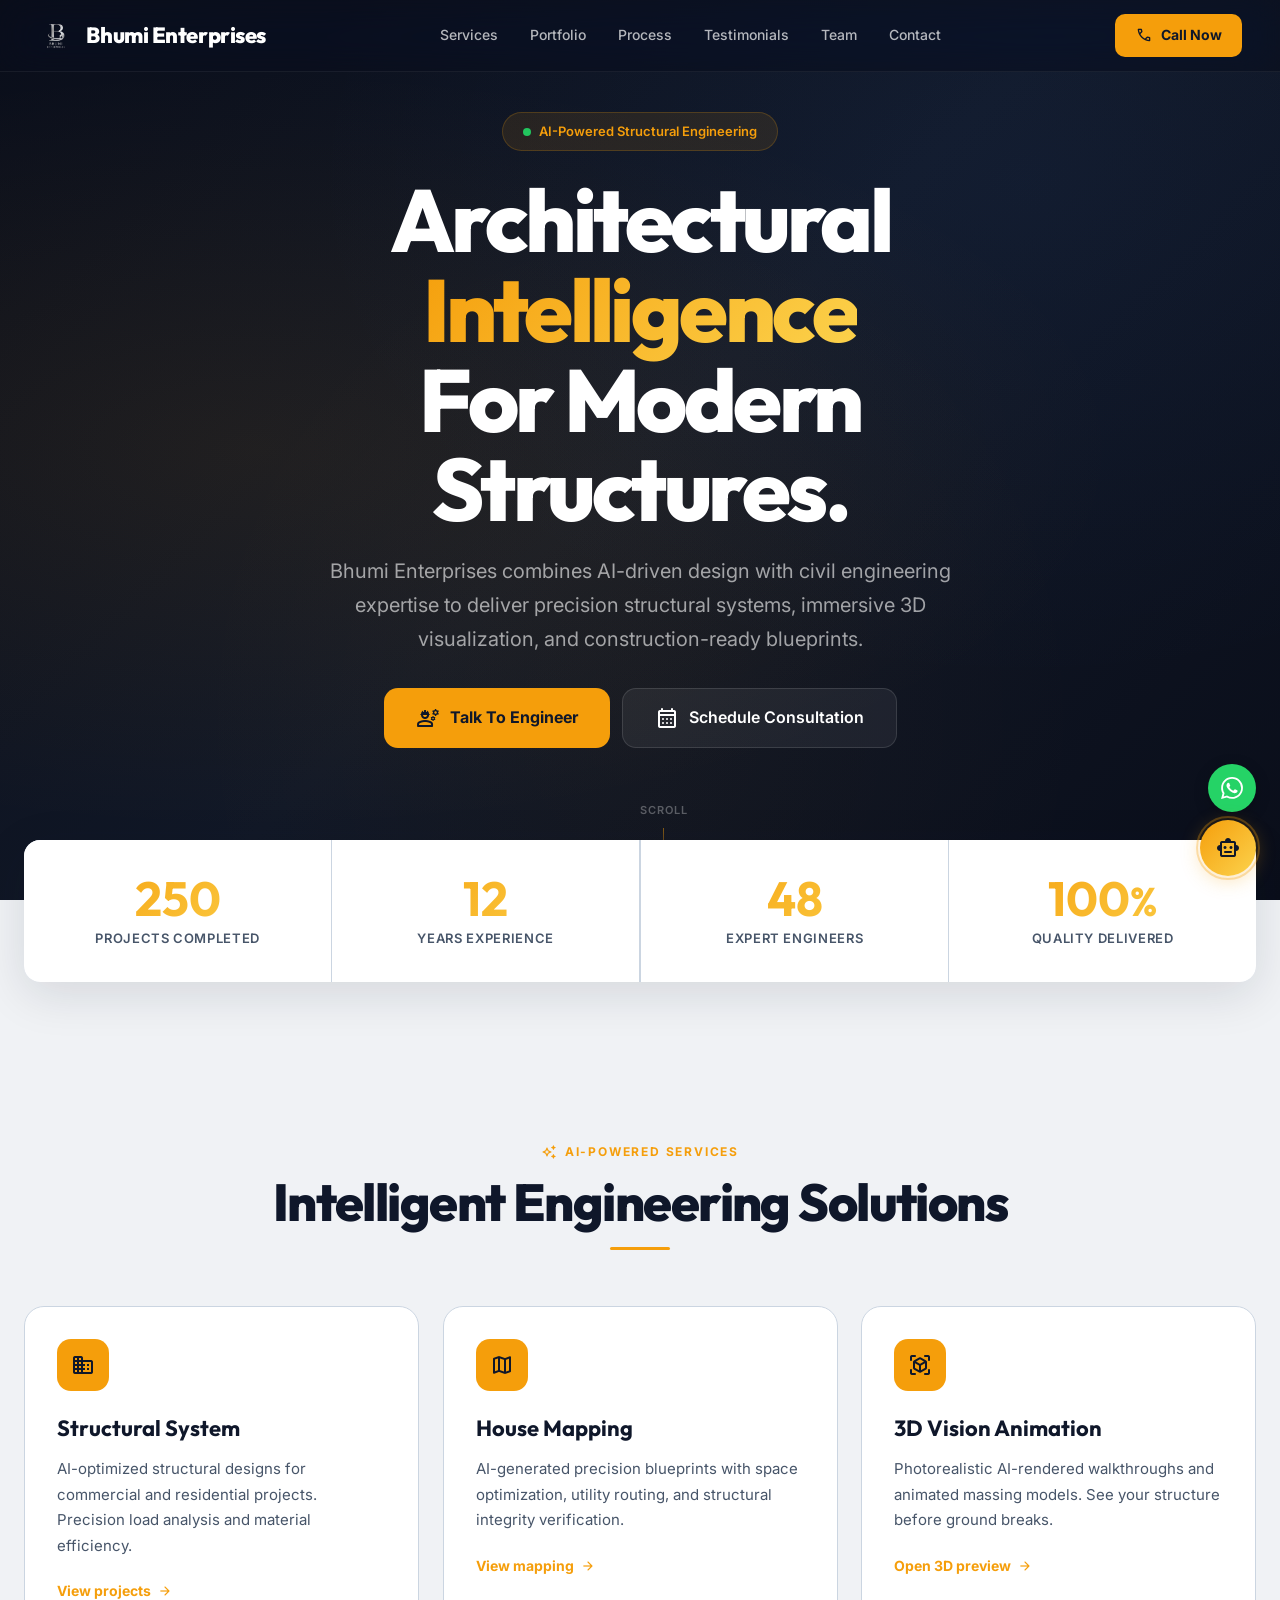
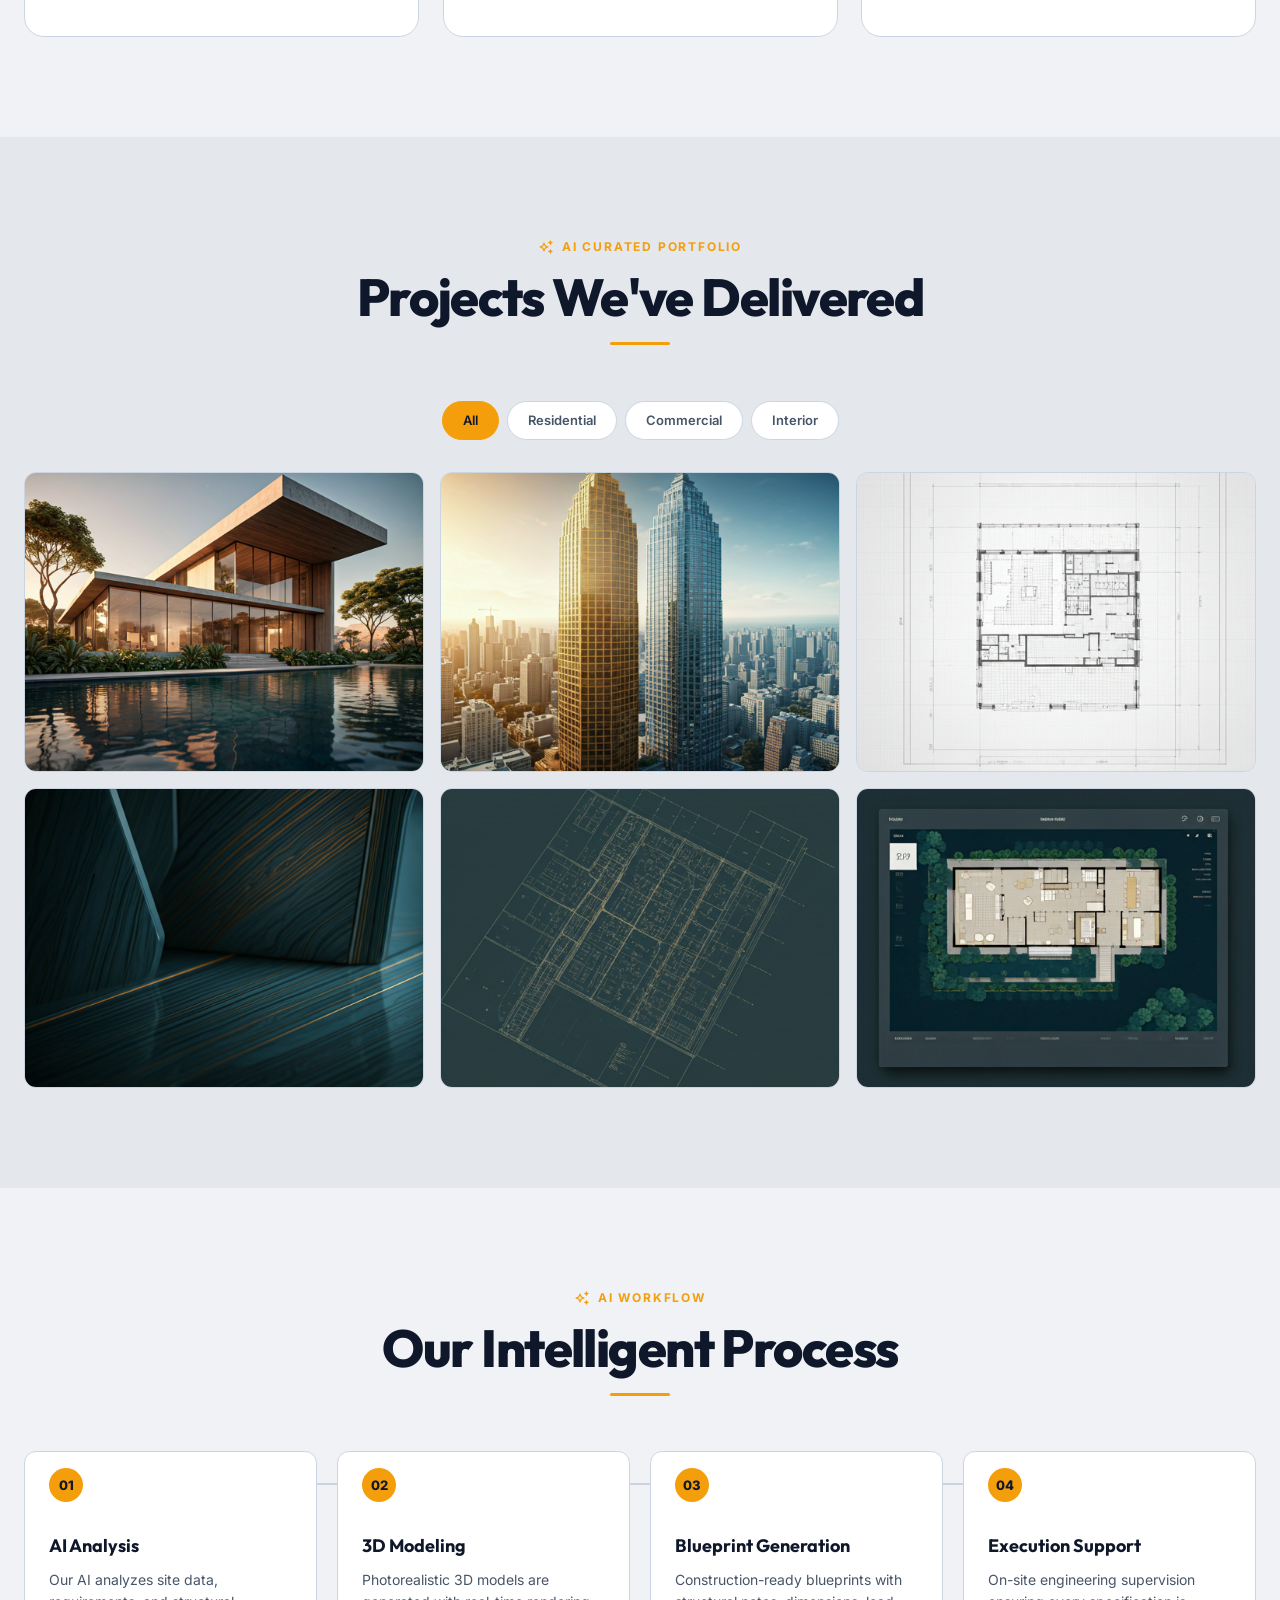
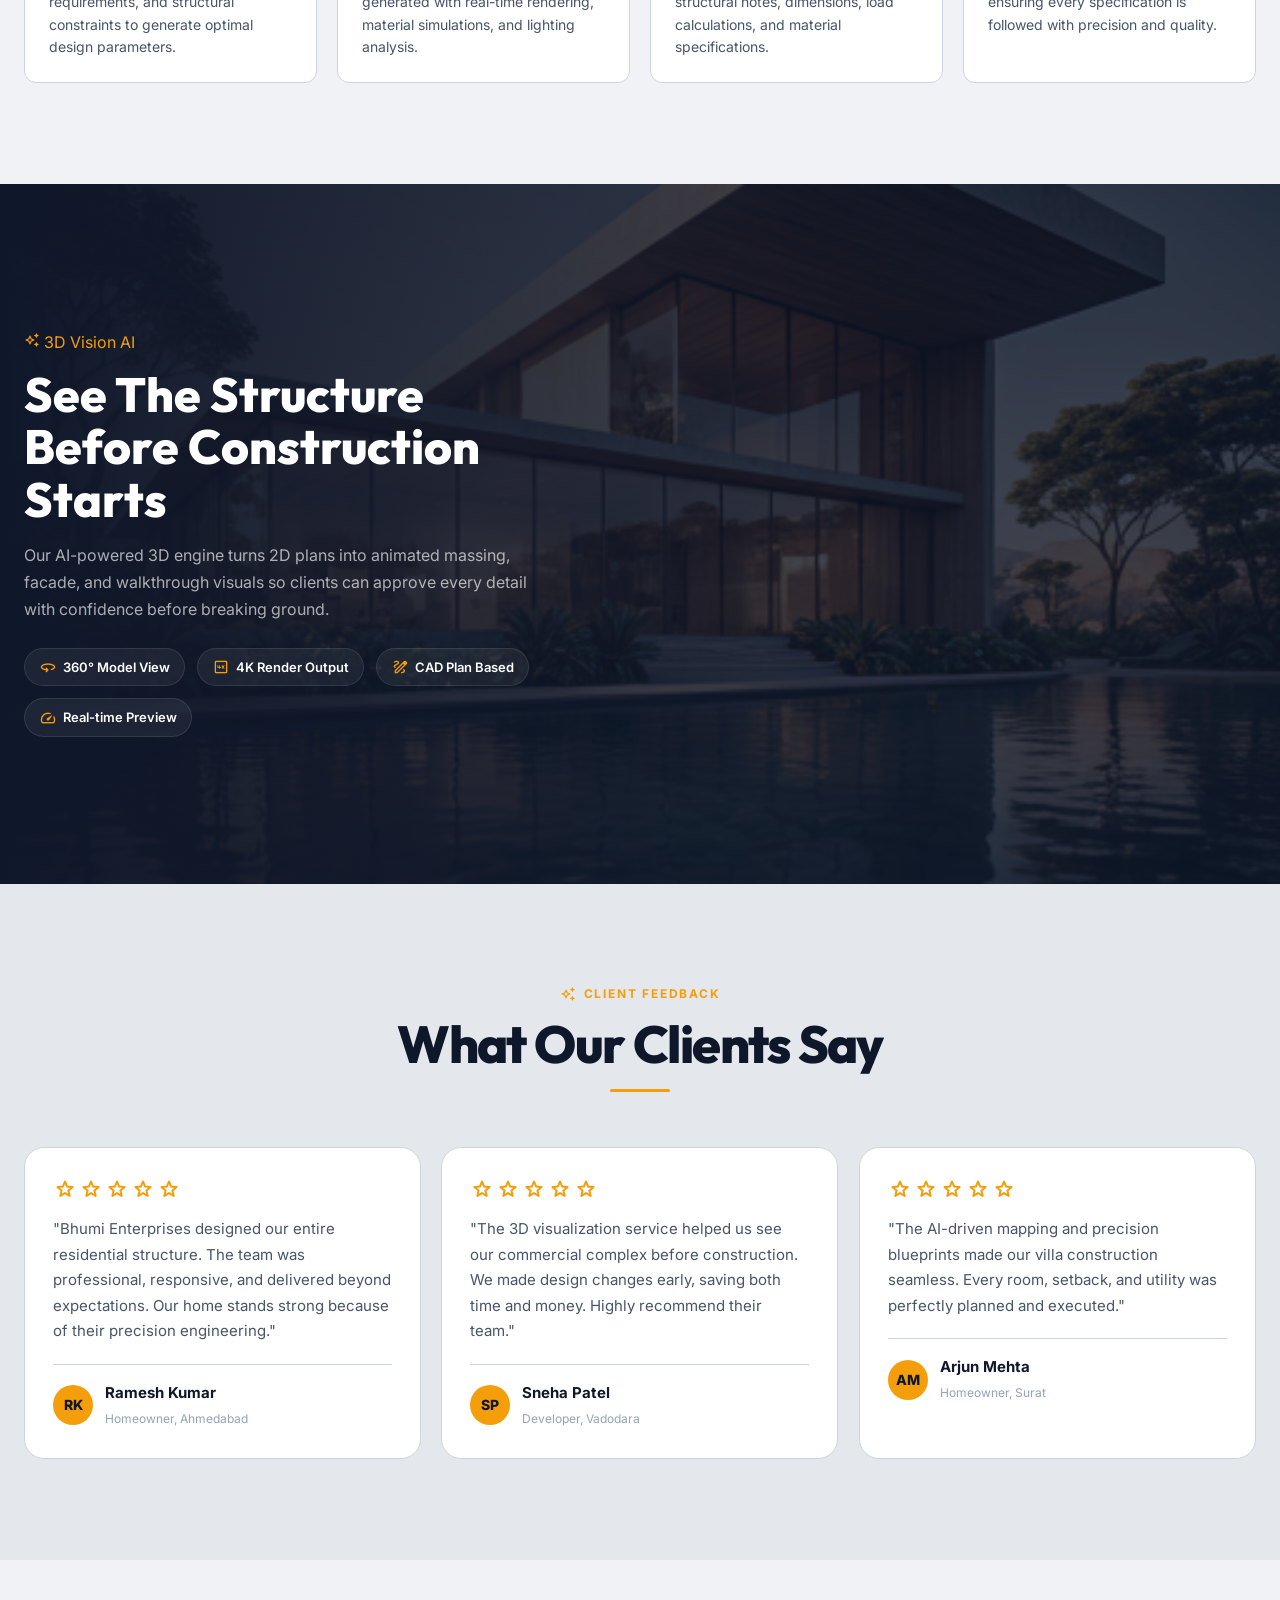
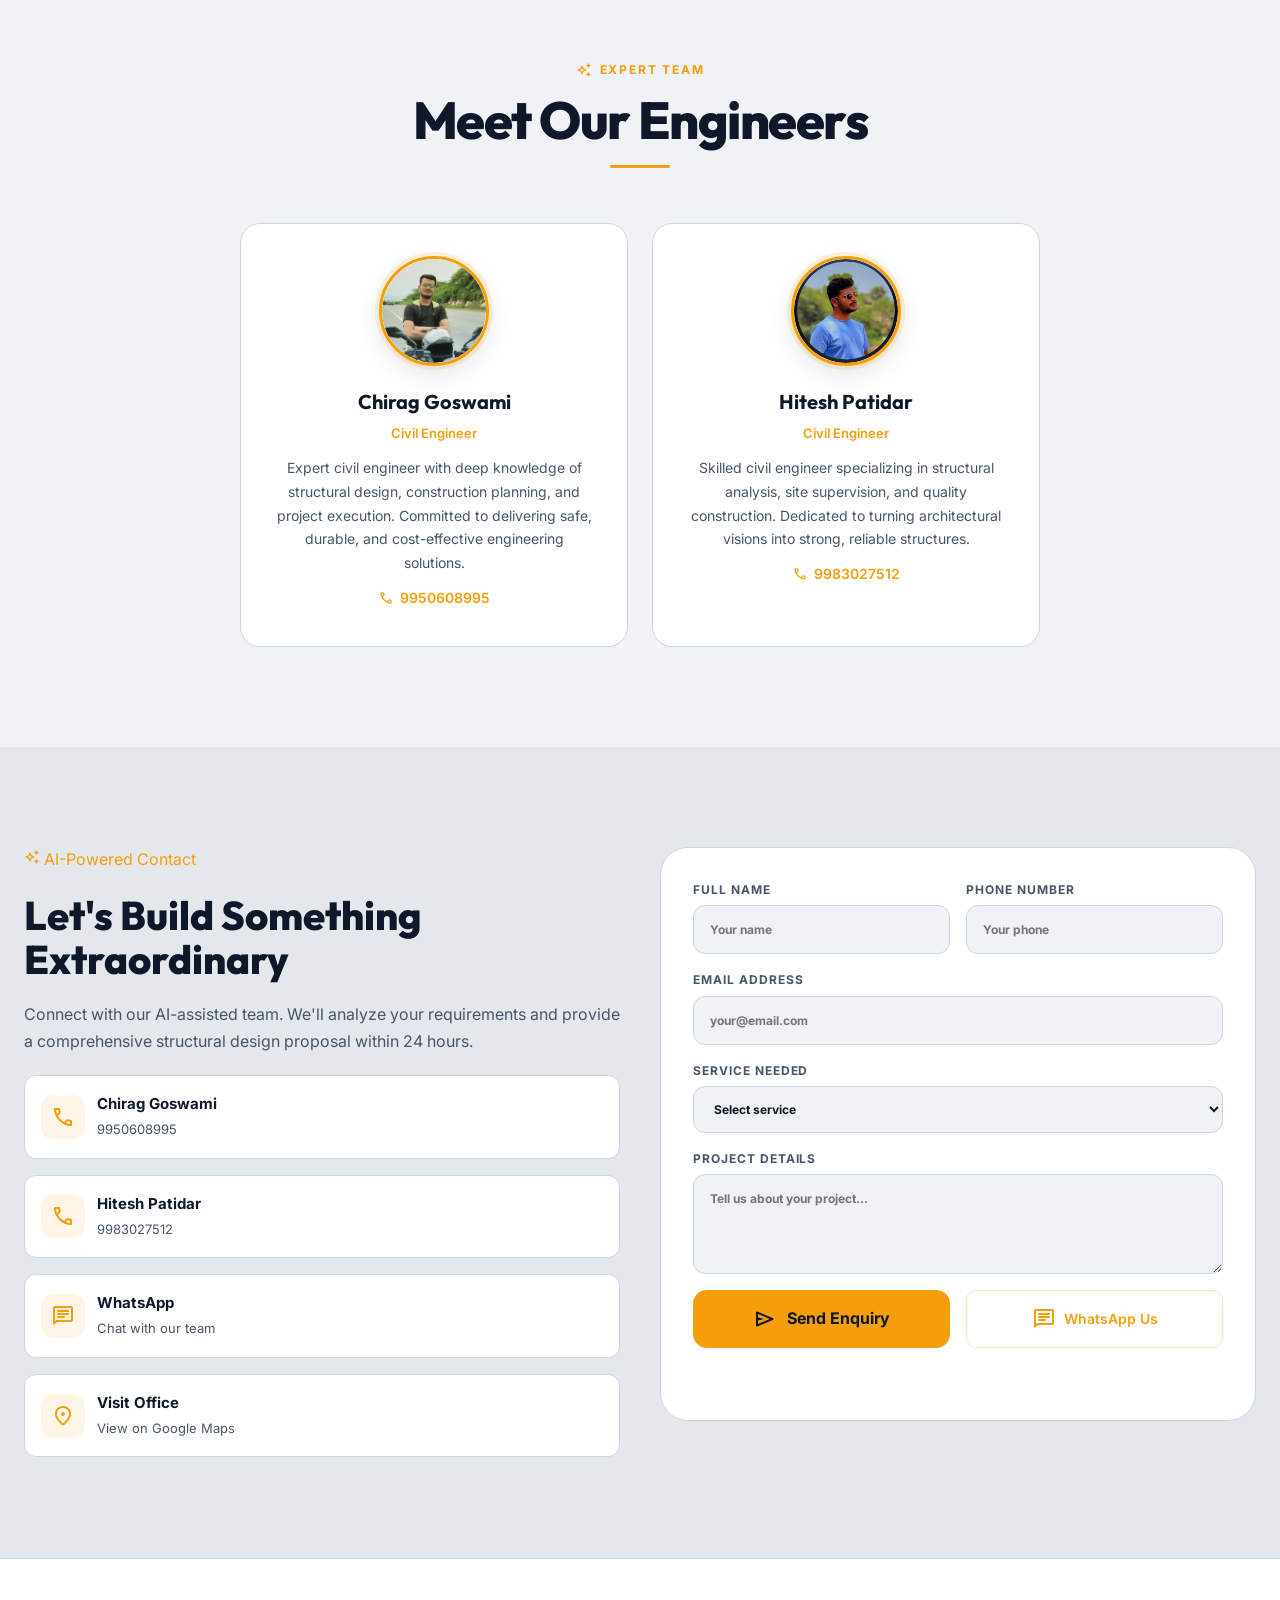
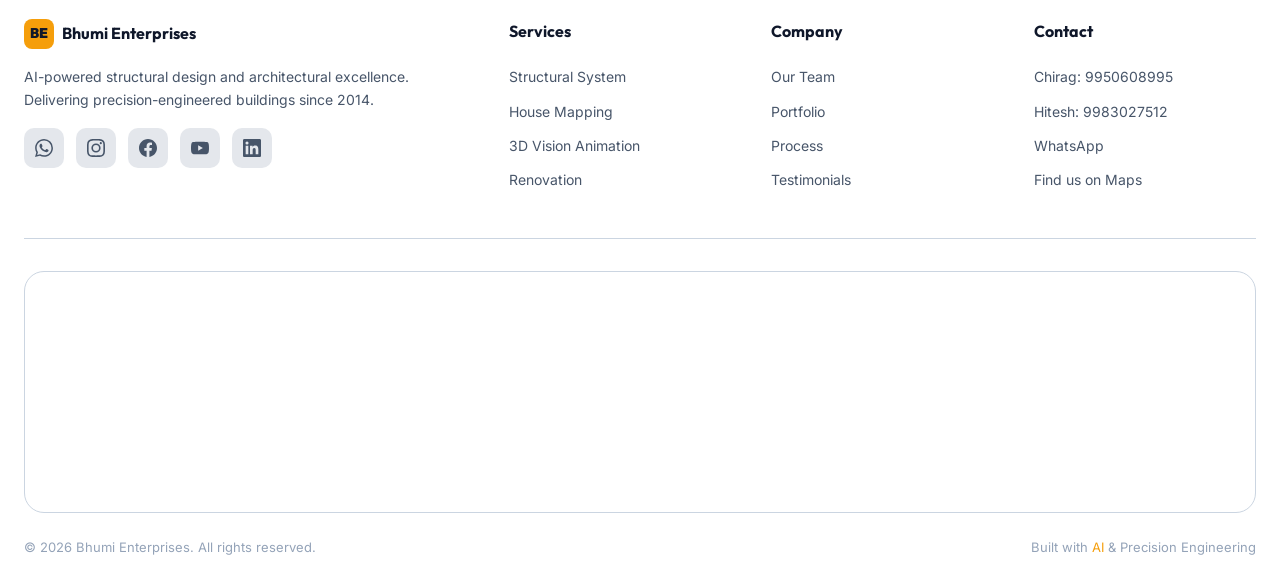
==== index.html @ 0850a9e9 "Update visit office link to direct Google Maps URL" ====
<!DOCTYPE html>
<html lang="en" class="scroll-smooth">
<head>
  <meta charset="UTF-8" />
  <meta name="viewport" content="width=device-width, initial-scale=1.0" />
  <title>Bhumi Enterprises | AI-Powered Structural Design</title>
  <meta name="description" content="Bhumi Enterprises delivers AI-powered architectural excellence and precision structural design." />
  <link rel="icon" type="image/png" href="./images/bhumi-icon.png" />

  <link rel="preconnect" href="https://fonts.googleapis.com" />
  <link rel="preconnect" href="https://fonts.gstatic.com" crossorigin />
  <link href="https://fonts.googleapis.com/css2?family=Outfit:wght@600;700;800;900&family=Inter:wght@400;500;600;700&display=swap" rel="stylesheet" />
  <link rel="stylesheet" href="https://fonts.googleapis.com/css2?family=Material+Symbols+Rounded:opsz,wght,FILL,GRAD@20..48,100..700,0,0" />
  <link rel="stylesheet" href="styles.css" />
</head>
<body>

  <!-- ========== PRELOADER ========== -->
  <div class="preloader" id="preloader">
    <div class="preloader-ring"></div>
    <div class="preloader-logo">BE</div>
  </div>

  <!-- ========== PROGRESS BAR ========== -->
  <div class="progress-bar" id="progressBar"></div>

  <!-- ========== LIGHTBOX ========== -->
  <div class="lightbox" id="lightbox">
    <button class="lightbox-close" onclick="closeLightbox()">&times;</button>
    <img id="lightboxImg" src="" alt="Gallery preview" />
  </div>

  <!-- ========== NAVIGATION ========== -->
  <header class="site-header" id="siteHeader">
    <a href="#" class="brand" aria-label="Bhumi Enterprises home">
      <img src="./images/bhumi-icon.png" alt="Bhumi Enterprises" style="height:36px;width:36px;object-fit:contain;border-radius:8px;" />
      <span>Bhumi Enterprises</span>
    </a>

    <nav class="desktop-nav">
      <a href="#services">Services</a>
      <a href="#portfolio">Portfolio</a>
      <a href="#process">Process</a>
      <a href="#testimonials">Testimonials</a>
      <a href="#engineers">Team</a>
      <a href="#contact">Contact</a>
    </nav>

    <div class="nav-right">

      <a href="tel:+919950608995" class="nav-btn">
        <span class="material-symbols-rounded" style="font-size:18px;">call</span>
        <span>Call Now</span>
      </a>
      <button class="menu-toggle" id="menuToggle" aria-label="Toggle menu">
        <span></span>
      </button>
    </div>
  </header>

  <!-- Mobile Drawer -->
  <div class="drawer-backdrop" id="drawerBackdrop"></div>
  <aside class="mobile-drawer" id="mobileDrawer">
    <div class="drawer-header">
      <span style="font-family:'Outfit',sans-serif;font-weight:800;font-size:18px;">Menu</span>
      <button class="chatbot-close" id="drawerClose" style="position:static;">&times;</button>
    </div>
    <a href="#services"><span class="material-symbols-rounded">precision_manufacturing</span> Services</a>
    <a href="#portfolio"><span class="material-symbols-rounded">folder</span> Portfolio</a>
    <a href="#process"><span class="material-symbols-rounded">route</span> Process</a>
    <a href="#testimonials"><span class="material-symbols-rounded">reviews</span> Testimonials</a>
    <a href="#engineers"><span class="material-symbols-rounded">groups</span> Team</a>
    <a href="#contact"><span class="material-symbols-rounded">mail</span> Contact</a>
  </aside>

  <!-- ========== HERO ========== -->
  <section class="hero" id="hero">
    <canvas id="heroCanvas"></canvas>
    <div class="hero-overlay"></div>

    <div class="hero-content">
      <div class="hero-badge">
        <span class="hero-badge-dot"></span>
        AI-Powered Structural Engineering
      </div>
      <h1>
        Architectural <span class="gradient-text">Intelligence</span><br />
        For Modern Structures.
      </h1>
      <p class="hero-subtitle">
        Bhumi Enterprises combines AI-driven design with civil engineering expertise to deliver precision structural systems, immersive 3D visualization, and construction-ready blueprints.
      </p>
      <div class="hero-actions">
        <a href="tel:+919950608995" class="btn-primary ripple">
          <span class="material-symbols-rounded">engineering</span>
          Talk To Engineer
        </a>
        <button class="btn-secondary" onclick="document.getElementById('contact').scrollIntoView({behavior:'smooth'})">
          <span class="material-symbols-rounded">calendar_month</span>
          Schedule Consultation
        </button>
      </div>
    </div>

    <div class="scroll-indicator">
      <span>Scroll</span>
      <div class="scroll-line"></div>
    </div>
  </section>

  <!-- ========== STATS BANNER ========== -->
  <div class="stats-banner" id="statsBanner">
    <div data-reveal="scale" data-reveal-delay="1">
      <strong data-count="250">0</strong>
      <span>Projects Completed</span>
    </div>
    <div data-reveal="scale" data-reveal-delay="2">
      <strong data-count="12">0</strong>
      <span>Years Experience</span>
    </div>
    <div data-reveal="scale" data-reveal-delay="3">
      <strong data-count="48">0</strong>
      <span>Expert Engineers</span>
    </div>
    <div data-reveal="scale" data-reveal-delay="4">
      <strong data-count="100%">0<small>%</small></strong>
      <span>Quality Delivered</span>
    </div>
  </div>

  <!-- ========== SERVICES ========== -->
  <section class="section-pad" id="services">
    <div class="section-grid">
      <div class="section-heading" data-reveal="up">
        <div class="eyebrow">
          <span class="material-symbols-rounded" style="font-size:16px;">auto_awesome</span>
          AI-Powered Services
        </div>
        <h2>Intelligent Engineering Solutions</h2>
        <div class="accent-line"></div>
      </div>

      <div class="services-grid">
        <article class="service-card" data-reveal="up" data-reveal-delay="1">
          <div class="service-icon">
            <span class="material-symbols-rounded">domain</span>
          </div>
          <h3>Structural System</h3>
          <p>AI-optimized structural designs for commercial and residential projects. Precision load analysis and material efficiency.</p>
          <a href="#portfolio" class="card-link">
            View projects
            <span class="material-symbols-rounded" style="font-size:16px;">arrow_forward</span>
          </a>
        </article>

        <article class="service-card" data-reveal="up" data-reveal-delay="2">
          <div class="service-icon">
            <span class="material-symbols-rounded">map</span>
          </div>
          <h3>House Mapping</h3>
          <p>AI-generated precision blueprints with space optimization, utility routing, and structural integrity verification.</p>
          <a href="#portfolio" class="card-link">
            View mapping
            <span class="material-symbols-rounded" style="font-size:16px;">arrow_forward</span>
          </a>
        </article>

        <article class="service-card" data-reveal="up" data-reveal-delay="3">
          <div class="service-icon">
            <span class="material-symbols-rounded">view_in_ar</span>
          </div>
          <h3>3D Vision Animation</h3>
          <p>Photorealistic AI-rendered walkthroughs and animated massing models. See your structure before ground breaks.</p>
          <a href="#portfolio" class="card-link">
            Open 3D preview
            <span class="material-symbols-rounded" style="font-size:16px;">arrow_forward</span>
          </a>
        </article>
      </div>
    </div>
  </section>

  <!-- ========== PORTFOLIO ========== -->
  <section class="section-pad" id="portfolio" style="background:var(--surface-mid);">
    <div class="section-grid">
      <div class="section-heading" data-reveal="up">
        <div class="eyebrow">
          <span class="material-symbols-rounded" style="font-size:16px;">auto_awesome</span>
          AI Curated Portfolio
        </div>
        <h2>Projects We've Delivered</h2>
        <div class="accent-line"></div>
      </div>

      <div class="filter-bar" data-reveal="up">
        <button class="filter-btn active" data-filter="all">All</button>
        <button class="filter-btn" data-filter="residential">Residential</button>
        <button class="filter-btn" data-filter="commercial">Commercial</button>
        <button class="filter-btn" data-filter="interior">Interior</button>
      </div>

      <div class="portfolio-grid" id="portfolioGrid">
        <div class="portfolio-item" data-category="residential" data-reveal="up" data-reveal-delay="1" onclick="openLightbox('./images/vision-azure-residence.jpg')">
          <img src="./images/vision-azure-residence.jpg" alt="Azure Residence" loading="lazy" />
          <div class="overlay">
            <span>Exterior Design</span>
            <h3>The Azure Residence</h3>
          </div>
        </div>
        <div class="portfolio-item" data-category="commercial" data-reveal="up" data-reveal-delay="2" onclick="openLightbox('./images/vision-corporate-plaza.jpg')">
          <img src="./images/vision-corporate-plaza.jpg" alt="Corporate Plaza" loading="lazy" />
          <div class="overlay">
            <span>Commercial</span>
            <h3>Corporate Plaza</h3>
          </div>
        </div>
        <div class="portfolio-item" data-category="residential" data-reveal="up" data-reveal-delay="3" onclick="openLightbox('./images/mapping-grand-horizon.jpg')">
          <img src="./images/mapping-grand-horizon.jpg" alt="Grand Horizon" loading="lazy" />
          <div class="overlay">
            <span>Blueprint</span>
            <h3>Grand Horizon Estate</h3>
          </div>
        </div>
        <div class="portfolio-item" data-category="interior" data-reveal="up" data-reveal-delay="1" onclick="openLightbox('./images/vision-skyloft.jpg')">
          <img src="./images/vision-skyloft.jpg" alt="Skyloft" loading="lazy" />
          <div class="overlay">
            <span>Interior Design</span>
            <h3>Skyloft V-01</h3>
          </div>
        </div>
        <div class="portfolio-item" data-category="commercial" data-reveal="up" data-reveal-delay="2" onclick="openLightbox('./images/mapping-urban-grid.jpg')">
          <img src="./images/mapping-urban-grid.jpg" alt="Urban Grid" loading="lazy" />
          <div class="overlay">
            <span>Site Planning</span>
            <h3>Urban Loft Grid</h3>
          </div>
        </div>
        <div class="portfolio-item" data-category="residential" data-reveal="up" data-reveal-delay="3" onclick="openLightbox('./images/mapping-glass-pavilion.jpg')">
          <img src="./images/mapping-glass-pavilion.jpg" alt="Glass Pavilion" loading="lazy" />
          <div class="overlay">
            <span>Modern Villa</span>
            <h3>Glass Pavilion</h3>
          </div>
        </div>
      </div>
    </div>
  </section>

  <!-- ========== PROCESS / TIMELINE ========== -->
  <section class="section-pad" id="process">
    <div class="section-grid">
      <div class="section-heading" data-reveal="up">
        <div class="eyebrow">
          <span class="material-symbols-rounded" style="font-size:16px;">auto_awesome</span>
          AI Workflow
        </div>
        <h2>Our Intelligent Process</h2>
        <div class="accent-line"></div>
      </div>

      <div class="process-grid">
        <article class="process-step" data-reveal="up" data-reveal-delay="1">
          <span class="step-number">01</span>
          <h3>AI Analysis</h3>
          <p>Our AI analyzes site data, requirements, and structural constraints to generate optimal design parameters.</p>
        </article>
        <article class="process-step" data-reveal="up" data-reveal-delay="2">
          <span class="step-number">02</span>
          <h3>3D Modeling</h3>
          <p>Photorealistic 3D models are generated with real-time rendering, material simulations, and lighting analysis.</p>
        </article>
        <article class="process-step" data-reveal="up" data-reveal-delay="3">
          <span class="step-number">03</span>
          <h3>Blueprint Generation</h3>
          <p>Construction-ready blueprints with structural notes, dimensions, load calculations, and material specifications.</p>
        </article>
        <article class="process-step" data-reveal="up" data-reveal-delay="4">
          <span class="step-number">04</span>
          <h3>Execution Support</h3>
          <p>On-site engineering supervision ensuring every specification is followed with precision and quality.</p>
        </article>
      </div>
    </div>
  </section>

  <!-- ========== 3D VISION ANIMATION ========== -->
  <section id="vision-animation" class="vision-stage section-pad" style="background:var(--primary);overflow:hidden;position:relative;min-height:500px;">
    <img id="visionFallback" src="./images/vision-azure-residence.jpg" alt="3D architectural render" class="vision-fallback" style="position:absolute;inset:0;z-index:0;width:100%;height:100%;object-fit:cover;opacity:0.2;" />
    <canvas id="visionCanvas" style="position:absolute;inset:0;z-index:1;width:100%;height:100%;" aria-label="Animated 3D architectural model"></canvas>
    <div style="position:absolute;inset:0;z-index:2;background:linear-gradient(to right, var(--primary) 0%, transparent 60%);"></div>
    <div class="section-grid" style="position:relative;z-index:3;display:flex;align-items:center;min-height:500px;">
      <div style="max-width:520px;padding:40px 0;color:var(--white);" data-reveal="left">
        <div class="eyebrow" style="color:var(--gold);justify-content:flex-start;">
          <span class="material-symbols-rounded" style="font-size:16px;">auto_awesome</span>
          3D Vision AI
        </div>
        <h2 style="font-family:'Outfit',sans-serif;font-size:clamp(28px,4vw,48px);font-weight:800;line-height:1.1;margin:12px 0 16px;color:var(--white);">See The Structure Before Construction Starts</h2>
        <p style="color:rgba(255,255,255,0.65);font-size:16px;line-height:1.7;margin-bottom:24px;">Our AI-powered 3D engine turns 2D plans into animated massing, facade, and walkthrough visuals so clients can approve every detail with confidence before breaking ground.</p>
        <div style="display:flex;flex-wrap:wrap;gap:12px;">
          <span style="display:inline-flex;align-items:center;gap:6px;padding:8px 14px;background:rgba(255,255,255,0.06);border:1px solid rgba(255,255,255,0.1);border-radius:100px;font-size:13px;font-weight:600;"><span class="material-symbols-rounded" style="font-size:18px;color:var(--gold);">360</span> 360° Model View</span>
          <span style="display:inline-flex;align-items:center;gap:6px;padding:8px 14px;background:rgba(255,255,255,0.06);border:1px solid rgba(255,255,255,0.1);border-radius:100px;font-size:13px;font-weight:600;"><span class="material-symbols-rounded" style="font-size:18px;color:var(--gold);">4k</span> 4K Render Output</span>
          <span style="display:inline-flex;align-items:center;gap:6px;padding:8px 14px;background:rgba(255,255,255,0.06);border:1px solid rgba(255,255,255,0.1);border-radius:100px;font-size:13px;font-weight:600;"><span class="material-symbols-rounded" style="font-size:18px;color:var(--gold);">draw</span> CAD Plan Based</span>
          <span style="display:inline-flex;align-items:center;gap:6px;padding:8px 14px;background:rgba(255,255,255,0.06);border:1px solid rgba(255,255,255,0.1);border-radius:100px;font-size:13px;font-weight:600;"><span class="material-symbols-rounded" style="font-size:18px;color:var(--gold);">speed</span> Real-time Preview</span>
        </div>
      </div>
    </div>
  </section>

  <!-- ========== TESTIMONIALS ========== -->
  <section class="section-pad" id="testimonials" style="background:var(--surface-mid);">
    <div class="section-grid">
      <div class="section-heading" data-reveal="up">
        <div class="eyebrow">
          <span class="material-symbols-rounded" style="font-size:16px;">auto_awesome</span>
          Client Feedback
        </div>
        <h2>What Our Clients Say</h2>
        <div class="accent-line"></div>
      </div>

      <div class="testimonials-grid">
        <article class="testimonial-card" data-reveal="up" data-reveal-delay="1">
          <div class="stars">
            <span class="material-symbols-rounded">star</span>
            <span class="material-symbols-rounded">star</span>
            <span class="material-symbols-rounded">star</span>
            <span class="material-symbols-rounded">star</span>
            <span class="material-symbols-rounded">star</span>
          </div>
          <blockquote>"Bhumi Enterprises designed our entire residential structure. The team was professional, responsive, and delivered beyond expectations. Our home stands strong because of their precision engineering."</blockquote>
          <div class="author">
            <div class="author-avatar">RK</div>
            <div class="author-info">
              <strong>Ramesh Kumar</strong>
              <span>Homeowner, Ahmedabad</span>
            </div>
          </div>
        </article>
        <article class="testimonial-card" data-reveal="up" data-reveal-delay="2">
          <div class="stars">
            <span class="material-symbols-rounded">star</span>
            <span class="material-symbols-rounded">star</span>
            <span class="material-symbols-rounded">star</span>
            <span class="material-symbols-rounded">star</span>
            <span class="material-symbols-rounded">star</span>
          </div>
          <blockquote>"The 3D visualization service helped us see our commercial complex before construction. We made design changes early, saving both time and money. Highly recommend their team."</blockquote>
          <div class="author">
            <div class="author-avatar">SP</div>
            <div class="author-info">
              <strong>Sneha Patel</strong>
              <span>Developer, Vadodara</span>
            </div>
          </div>
        </article>
        <article class="testimonial-card" data-reveal="up" data-reveal-delay="3">
          <div class="stars">
            <span class="material-symbols-rounded">star</span>
            <span class="material-symbols-rounded">star</span>
            <span class="material-symbols-rounded">star</span>
            <span class="material-symbols-rounded">star</span>
            <span class="material-symbols-rounded">star</span>
          </div>
          <blockquote>"The AI-driven mapping and precision blueprints made our villa construction seamless. Every room, setback, and utility was perfectly planned and executed."</blockquote>
          <div class="author">
            <div class="author-avatar">AM</div>
            <div class="author-info">
              <strong>Arjun Mehta</strong>
              <span>Homeowner, Surat</span>
            </div>
          </div>
        </article>
      </div>
    </div>
  </section>

  <!-- ========== ENGINEERS ========== -->
  <section class="section-pad" id="engineers">
    <div class="section-grid">
      <div class="section-heading" data-reveal="up">
        <div class="eyebrow">
          <span class="material-symbols-rounded" style="font-size:16px;">auto_awesome</span>
          Expert Team
        </div>
        <h2>Meet Our Engineers</h2>
        <div class="accent-line"></div>
      </div>

      <div class="engineers-grid">
        <article class="engineer-card" data-reveal="left" data-reveal-delay="1">
          <div class="avatar">
            <img src="./images/chirag-goswami.jpg" alt="Chirag Goswami" loading="lazy" onerror="this.style.display='none';this.parentElement.style.background='var(--gold)';this.parentElement.style.color='var(--primary)';this.parentElement.innerHTML='CG'" />
          </div>
          <h3>Chirag Goswami</h3>
          <p class="role">Civil Engineer</p>
          <p>Expert civil engineer with deep knowledge of structural design, construction planning, and project execution. Committed to delivering safe, durable, and cost-effective engineering solutions.</p>
          <a href="tel:+919950608995" style="display:inline-flex;align-items:center;gap:6px;color:var(--gold);font-weight:600;font-size:14px;margin-top:12px;">
            <span class="material-symbols-rounded" style="font-size:16px;">call</span>
            9950608995
          </a>
        </article>
        <article class="engineer-card" data-reveal="right" data-reveal-delay="1">
          <div class="avatar">
            <img src="./images/hitesh-patidar.jpg" alt="Hitesh Patidar" loading="lazy" onerror="this.style.display='none';this.parentElement.style.background='var(--gold)';this.parentElement.style.color='var(--primary)';this.parentElement.innerHTML='HP'" />
          </div>
          <h3>Hitesh Patidar</h3>
          <p class="role">Civil Engineer</p>
          <p>Skilled civil engineer specializing in structural analysis, site supervision, and quality construction. Dedicated to turning architectural visions into strong, reliable structures.</p>
          <a href="tel:+919983027512" style="display:inline-flex;align-items:center;gap:6px;color:var(--gold);font-weight:600;font-size:14px;margin-top:12px;">
            <span class="material-symbols-rounded" style="font-size:16px;">call</span>
            9983027512
          </a>
        </article>
      </div>
    </div>
  </section>

  <!-- ========== CONTACT ========== -->
  <section class="section-pad" id="contact" style="background:var(--surface-mid);">
    <div class="section-grid">
      <div class="contact-wrap">
        <div class="contact-info" data-reveal="left">
          <div class="eyebrow" style="color:var(--gold);">
            <span class="material-symbols-rounded" style="font-size:16px;">auto_awesome</span>
            AI-Powered Contact
          </div>
          <h2>Let's Build Something Extraordinary</h2>
          <p>Connect with our AI-assisted team. We'll analyze your requirements and provide a comprehensive structural design proposal within 24 hours.</p>

          <div class="contact-details">
            <a href="tel:+919950608995">
              <div class="icon"><span class="material-symbols-rounded">call</span></div>
              <div class="info">
                <strong>Chirag Goswami</strong>
                <span>9950608995</span>
              </div>
            </a>
            <a href="tel:+919983027512">
              <div class="icon"><span class="material-symbols-rounded">call</span></div>
              <div class="info">
                <strong>Hitesh Patidar</strong>
                <span>9983027512</span>
              </div>
            </a>
            <a href="https://wa.me/919950608995" target="_blank">
              <div class="icon"><span class="material-symbols-rounded">chat</span></div>
              <div class="info">
                <strong>WhatsApp</strong>
                <span>Chat with our team</span>
              </div>
            </a>
            <a href="https://maps.google.com/?q=Bhumi+Enterprises+Chitri+Gujarat&ll=23.562518,73.9853032" target="_blank">
              <div class="icon"><span class="material-symbols-rounded">location_on</span></div>
              <div class="info">
                <strong>Visit Office</strong>
                <span>View on Google Maps</span>
              </div>
            </a>
          </div>
        </div>

        <form class="contact-form" id="contactForm" data-reveal="right">
          <div class="form-row">
            <label>
              Full Name
              <input type="text" name="name" placeholder="Your name" required />
            </label>
            <label>
              Phone Number
              <input type="tel" name="phone" placeholder="Your phone" required />
            </label>
          </div>
          <label>
            Email Address
            <input type="email" name="email" placeholder="your@email.com" />
          </label>
          <label>
            Service Needed
            <select name="service">
              <option value="">Select service</option>
              <option value="Structural Design">Structural Design</option>
              <option value="House Mapping">House Mapping</option>
              <option value="3D Visualization">3D Visualization</option>
              <option value="Renovation">Renovation</option>
              <option value="Other">Other</option>
            </select>
          </label>
          <label>
            Project Details
            <textarea name="message" placeholder="Tell us about your project..." required></textarea>
          </label>
          <div class="form-row">
            <button type="submit" class="btn-primary" style="justify-content:center;width:100%;">
              <span class="material-symbols-rounded">send</span>
              Send Enquiry
            </button>
            <button type="button" class="btn-outline" style="justify-content:center;width:100%;" onclick="sendWhatsApp()">
              <span class="material-symbols-rounded">chat</span>
              WhatsApp Us
            </button>
          </div>
          <p class="form-status" id="formStatus" style="min-height:24px;font-size:14px;font-weight:600;"></p>
        </form>
      </div>
    </div>
  </section>

  <!-- ========== FOOTER ========== -->
  <footer class="site-footer">
    <div class="section-grid">
      <div class="footer-grid">
        <div class="footer-col">
          <h4>
            <span style="display:inline-flex;align-items:center;gap:8px;">
              <span style="width:30px;height:30px;border-radius:8px;background:var(--gold);color:var(--primary);display:inline-grid;place-items:center;font-weight:900;font-size:14px;">BE</span>
              Bhumi Enterprises
            </span>
          </h4>
          <p>AI-powered structural design and architectural excellence. Delivering precision-engineered buildings since 2014.</p>
          <div class="footer-social">
            <a href="https://wa.me/919950608995" target="_blank" aria-label="WhatsApp">
              <svg viewBox="0 0 24 24" fill="currentColor"><path d="M17.472 14.382c-.297-.149-1.758-.867-2.03-.967-.273-.099-.471-.148-.67.15-.197.297-.767.966-.94 1.164-.173.199-.347.223-.644.075-.297-.15-1.255-.463-2.39-1.475-.883-.788-1.48-1.761-1.653-2.059-.173-.297-.018-.458.13-.606.134-.133.298-.347.446-.52.149-.174.198-.298.298-.497.099-.198.05-.371-.025-.52-.075-.149-.669-1.612-.916-2.207-.242-.579-.487-.5-.669-.51-.173-.008-.371-.01-.57-.01-.198 0-.52.074-.792.372-.272.297-1.04 1.016-1.04 2.479 0 1.462 1.065 2.875 1.213 3.074.149.198 2.096 3.2 5.077 4.487.709.306 1.262.489 1.694.625.712.227 1.36.195 1.871.118.571-.085 1.758-.719 2.006-1.413.248-.694.248-1.29.173-1.413-.074-.124-.272-.198-.57-.347m-5.421 7.403h-.004a9.87 9.87 0 01-5.031-1.378l-.361-.214-3.741.982.998-3.648-.235-.374a9.86 9.86 0 01-1.51-5.26c.001-5.45 4.436-9.884 9.888-9.884 2.64 0 5.122 1.03 6.988 2.898a9.825 9.825 0 012.893 6.994c-.003 5.45-4.437 9.884-9.885 9.884m8.413-18.297A11.815 11.815 0 0012.05 0C5.495 0 .16 5.335.157 11.892c0 2.096.547 4.142 1.588 5.945L.057 24l6.305-1.654a11.882 11.882 0 005.683 1.448h.005c6.554 0 11.89-5.335 11.893-11.893a11.821 11.821 0 00-3.48-8.413z"/></svg>
            </a>
            <a href="https://www.instagram.com/bhumienterprises71" target="_blank" aria-label="Instagram">
              <svg viewBox="0 0 24 24" fill="currentColor"><path d="M12 2.163c3.204 0 3.584.012 4.85.07 3.252.148 4.771 1.691 4.919 4.919.058 1.265.069 1.645.069 4.849 0 3.205-.012 3.584-.069 4.849-.149 3.225-1.664 4.771-4.919 4.919-1.266.058-1.644.07-4.85.07-3.204 0-3.584-.012-4.849-.07-3.26-.149-4.771-1.699-4.919-4.92-.058-1.265-.07-1.644-.07-4.849 0-3.204.013-3.583.07-4.849.149-3.227 1.664-4.771 4.919-4.919 1.266-.057 1.645-.069 4.849-.069zM12 0C8.741 0 8.333.014 7.053.072 2.695.272.273 2.69.073 7.052.014 8.333 0 8.741 0 12c0 3.259.014 3.668.072 4.948.2 4.358 2.618 6.78 6.98 6.98C8.333 23.986 8.741 24 12 24c3.259 0 3.668-.014 4.948-.072 4.354-.2 6.782-2.618 6.979-6.98.059-1.28.073-1.689.073-4.948 0-3.259-.014-3.667-.072-4.947-.196-4.354-2.617-6.78-6.979-6.98C15.668.014 15.259 0 12 0zm0 5.838a6.162 6.162 0 100 12.324 6.162 6.162 0 000-12.324zM12 16a4 4 0 110-8 4 4 0 010 8zm6.406-11.845a1.44 1.44 0 100 2.881 1.44 1.44 0 000-2.881z"/></svg>
            </a>
            <a href="https://www.facebook.com/people/Bhumi-Enterprises/61574511300890/" target="_blank" aria-label="Facebook">
              <svg viewBox="0 0 24 24" fill="currentColor"><path d="M24 12.073c0-6.627-5.373-12-12-12s-12 5.373-12 12c0 5.99 4.388 10.954 10.125 11.854v-8.385H7.078v-3.47h3.047V9.43c0-3.007 1.792-4.669 4.533-4.669 1.312 0 2.686.235 2.686.235v2.953H15.83c-1.491 0-1.956.925-1.956 1.874v2.25h3.328l-.532 3.47h-2.796v8.385C19.612 23.027 24 18.062 24 12.073z"/></svg>
            </a>
            <a href="https://www.youtube.com/@BhumiEnterprises" target="_blank" aria-label="YouTube">
              <svg viewBox="0 0 24 24" fill="currentColor"><path d="M23.498 6.186a3.016 3.016 0 00-2.122-2.136C19.505 3.545 12 3.545 12 3.545s-7.505 0-9.377.505A3.017 3.017 0 00.502 6.186C0 8.07 0 12 0 12s0 3.93.502 5.814a3.016 3.016 0 002.122 2.136c1.871.505 9.376.505 9.376.505s7.505 0 9.377-.505a3.015 3.015 0 002.122-2.136C24 15.93 24 12 24 12s0-3.93-.502-5.814zM9.545 15.568V8.432L15.818 12l-6.273 3.568z"/></svg>
            </a>
            <a href="https://www.linkedin.com/in/bhumi-enterprisess-2a3783332/" target="_blank" aria-label="LinkedIn">
              <svg viewBox="0 0 24 24" fill="currentColor"><path d="M20.447 20.452h-3.554v-5.569c0-1.328-.027-3.037-1.852-3.037-1.853 0-2.136 1.445-2.136 2.939v5.667H9.351V9h3.414v1.561h.046c.477-.9 1.637-1.85 3.37-1.85 3.601 0 4.267 2.37 4.267 5.455v6.286zM5.337 7.433a2.062 2.062 0 01-2.063-2.065 2.064 2.064 0 112.063 2.065zm1.782 13.019H3.555V9h3.564v11.452zM22.225 0H1.771C.792 0 0 .774 0 1.729v20.542C0 23.227.792 24 1.771 24h20.451C23.2 24 24 23.227 24 22.271V1.729C24 .774 23.2 0 22.222 0h.003z"/></svg>
            </a>
          </div>
        </div>
        <div class="footer-col">
          <h4>Services</h4>
          <a href="#services">Structural System</a>
          <a href="#services">House Mapping</a>
          <a href="#services">3D Vision Animation</a>
          <a href="#services">Renovation</a>
        </div>
        <div class="footer-col">
          <h4>Company</h4>
          <a href="#engineers">Our Team</a>
          <a href="#portfolio">Portfolio</a>
          <a href="#process">Process</a>
          <a href="#testimonials">Testimonials</a>
        </div>
        <div class="footer-col">
          <h4>Contact</h4>
          <a href="tel:+919950608995">Chirag: 9950608995</a>
          <a href="tel:+919983027512">Hitesh: 9983027512</a>
          <a href="https://wa.me/919950608995" target="_blank">WhatsApp</a>
          <a href="https://www.google.com/maps/place/Bhumi+Enterprises" target="_blank">Find us on Maps</a>
        </div>
      </div>

      <div class="map-wrap">
        <iframe src="https://www.google.com/maps/embed?pb=!1m18!1m12!1m3!1d226.07790663208732!2d73.98477863762209!3d23.562808152822413!2m3!1f0!2f0!3f0!3m2!1i1024!2i768!4f13.1!3m3!1m2!1s0x39673bec4583ea2d%3A0xb8df14f7e8f69702!2sBhumi%20Enterprises!5e0!3m2!1sen!2sin!4v1" loading="lazy" referrerpolicy="no-referrer-when-downgrade" title="Bhumi Enterprises location"></iframe>
      </div>

      <div class="footer-bottom">
        <span>&copy; 2026 Bhumi Enterprises. All rights reserved.</span>
        <span>Built with <span style="color:var(--gold);">AI</span> & Precision Engineering</span>
      </div>
    </div>
  </footer>

  <!-- ========== AI CHATBOT ========== -->
  <button class="chatbot-toggle" id="chatbotToggle" aria-label="Open AI assistant">
    <div class="pulse-ring"></div>
    <span class="material-symbols-rounded">smart_toy</span>
  </button>

  <div class="chatbot-panel" id="chatbotPanel">
    <div class="chatbot-header">
      <div>
        <h3>AI Assistant</h3>
        <div class="status">
          <span class="status-dot"></span>
          Online
        </div>
      </div>
      <button class="chatbot-close" id="chatbotClose">&times;</button>
    </div>
    <div class="chatbot-messages" id="chatbotMessages">
      <div class="chat-msg bot">Hello! I'm Bhumi AI. Ask me about our services, projects, or pricing. How can I help you build?</div>
    </div>
    <div class="chatbot-input">
      <input type="text" id="chatbotInput" placeholder="Ask me anything..." />
      <button id="chatbotSend" aria-label="Send message">
        <span class="material-symbols-rounded" style="font-size:20px;">send</span>
      </button>
    </div>
  </div>

  <!-- ========== FLOATING SOCIAL ========== -->
  <a href="https://wa.me/919950608995?text=Hi%20Bhumi%20Enterprises!%20I'm%20interested%20in%20your%20services." target="_blank" class="social-float whatsapp" aria-label="WhatsApp">
    <svg viewBox="0 0 24 24" fill="currentColor"><path d="M17.472 14.382c-.297-.149-1.758-.867-2.03-.967-.273-.099-.471-.148-.67.15-.197.297-.767.966-.94 1.164-.173.199-.347.223-.644.075-.297-.15-1.255-.463-2.39-1.475-.883-.788-1.48-1.761-1.653-2.059-.173-.297-.018-.458.13-.606.134-.133.298-.347.446-.52.149-.174.198-.298.298-.497.099-.198.05-.371-.025-.52-.075-.149-.669-1.612-.916-2.207-.242-.579-.487-.5-.669-.51-.173-.008-.371-.01-.57-.01-.198 0-.52.074-.792.372-.272.297-1.04 1.016-1.04 2.479 0 1.462 1.065 2.875 1.213 3.074.149.198 2.096 3.2 5.077 4.487.709.306 1.262.489 1.694.625.712.227 1.36.195 1.871.118.571-.085 1.758-.719 2.006-1.413.248-.694.248-1.29.173-1.413-.074-.124-.272-.198-.57-.347m-5.421 7.403h-.004a9.87 9.87 0 01-5.031-1.378l-.361-.214-3.741.982.998-3.648-.235-.374a9.86 9.86 0 01-1.51-5.26c.001-5.45 4.436-9.884 9.888-9.884 2.64 0 5.122 1.03 6.988 2.898a9.825 9.825 0 012.893 6.994c-.003 5.45-4.437 9.884-9.885 9.884m8.413-18.297A11.815 11.815 0 0012.05 0C5.495 0 .16 5.335.157 11.892c0 2.096.547 4.142 1.588 5.945L.057 24l6.305-1.654a11.882 11.882 0 005.683 1.448h.005c6.554 0 11.89-5.335 11.893-11.893a11.821 11.821 0 00-3.48-8.413z"/></svg>
  </a>

  <!-- ========== BACK TO TOP ========== -->
  <button class="back-to-top" id="backToTop" aria-label="Back to top">
    <span class="material-symbols-rounded">arrow_upward</span>
  </button>

  <!-- ========== SCRIPTS ========== -->
  <script src="https://cdn.jsdelivr.net/npm/three@0.160.0/build/three.min.js"></script>
  <script src="script.js"></script>
</body>
</html>
---- styles.css ----
:root {
  --gold: #f59e0b;
  --gold-light: #fcd34d;
  --gold-dark: #b45309;
  --white: #ffffff;
  --shadow-glow: 0 0 40px rgba(245, 158, 11, 0.15);
  --radius: 12px;
  --radius-lg: 20px;
  --radius-xl: 28px;
  --max: 1280px;
  --nav-height: 72px;
  --transition: 0.35s cubic-bezier(0.22, 1, 0.36, 1);
  --transition-slow: 0.6s cubic-bezier(0.22, 1, 0.36, 1);
}

html {
  --surface: #f0f2f5;
  --surface-low: #ffffff;
  --surface-mid: #e4e7ec;
  --surface-high: #d1d5db;
  --text: #0f172a;
  --text-secondary: #475569;
  --muted: #94a3b8;
  --line: #cbd5e1;
  --primary: #0f172a;
  --primary-soft: #1e293b;
  --shadow-sm: 0 1px 3px rgba(15, 23, 42, 0.06);
  --shadow: 0 4px 24px rgba(15, 23, 42, 0.08);
  --shadow-lg: 0 12px 48px rgba(15, 23, 42, 0.12);
}



*, *::before, *::after {
  box-sizing: border-box;
  margin: 0;
  padding: 0;
}

html {
  scroll-behavior: smooth;
  font-size: 16px;
}

body {
  color: var(--text);
  background: var(--surface);
  font-family: 'Inter', system-ui, -apple-system, sans-serif;
  line-height: 1.6;
  -webkit-font-smoothing: antialiased;
  overflow-x: hidden;
  transition: background var(--transition-slow), color var(--transition-slow);
}

img {
  display: block;
  max-width: 100%;
  height: auto;
}

a {
  color: inherit;
  text-decoration: none;
}

button, input, textarea, select {
  font: inherit;
}

/* ============================================
   PRELOADER
   ============================================ */
.preloader {
  position: fixed;
  inset: 0;
  z-index: 99999;
  background: var(--surface);
  display: grid;
  place-items: center;
  transition: opacity 0.8s ease, visibility 0.8s ease;
}
.preloader.hidden {
  opacity: 0;
  visibility: hidden;
  pointer-events: none;
}
.preloader-ring {
  width: 80px;
  height: 80px;
  border-radius: 50%;
  border: 3px solid var(--line);
  border-top-color: var(--gold);
  animation: spin 1s linear infinite;
}
.preloader-logo {
  position: absolute;
  width: 48px;
  height: 48px;
  border-radius: 12px;
  background: var(--primary);
  display: grid;
  place-items: center;
  color: var(--gold);
  font-family: 'Outfit', sans-serif;
  font-weight: 800;
  font-size: 20px;
  animation: pulse-glow 1.5s ease-in-out infinite;
}

@keyframes spin {
  to { transform: rotate(360deg); }
}
@keyframes pulse-glow {
  0%, 100% { box-shadow: 0 0 0 0 rgba(245, 158, 11, 0.4); }
  50% { box-shadow: 0 0 0 20px rgba(245, 158, 11, 0); }
}

/* ============================================
   CUSTOM SCROLLBAR
   ============================================ */
::-webkit-scrollbar { width: 8px; }
::-webkit-scrollbar-track { background: var(--surface); }
::-webkit-scrollbar-thumb { background: var(--muted); border-radius: 4px; }
::-webkit-scrollbar-thumb:hover { background: var(--text-secondary); }

/* ============================================
   NAVIGATION
   ============================================ */
.site-header {
  position: fixed;
  inset: 0 0 auto;
  z-index: 100;
  display: flex;
  align-items: center;
  justify-content: space-between;
  height: var(--nav-height);
  padding: 0 clamp(16px, 3vw, 48px);
  background: rgba(10, 14, 26, 0.6);
  backdrop-filter: blur(20px) saturate(1.8);
  -webkit-backdrop-filter: blur(20px) saturate(1.8);
  border-bottom: 1px solid rgba(255, 255, 255, 0.06);
  transition: height var(--transition), background var(--transition), box-shadow var(--transition);
}
.site-header.scrolled {
  height: 60px;
  background: rgba(10, 14, 26, 0.92);
  box-shadow: 0 4px 30px rgba(0, 0, 0, 0.2);
}

.brand {
  display: inline-flex;
  align-items: center;
  gap: 12px;
  color: var(--white);
  font-family: 'Outfit', sans-serif;
  font-size: clamp(16px, 2vw, 22px);
  font-weight: 800;
  letter-spacing: -0.02em;
}
.brand-mark {
  display: grid;
  place-items: center;
  width: 38px;
  height: 38px;
  background: var(--gold);
  color: var(--primary);
  border-radius: 10px;
  font-weight: 900;
  font-size: 18px;
  transition: transform var(--transition);
}
.brand:hover .brand-mark {
  transform: rotate(-15deg) scale(1.1);
}

.desktop-nav {
  display: flex;
  align-items: center;
  gap: 32px;
}
.desktop-nav a {
  position: relative;
  color: rgba(255, 255, 255, 0.7);
  font-size: 14px;
  font-weight: 500;
  padding: 6px 0;
  transition: color var(--transition);
}
.desktop-nav a::after {
  content: '';
  position: absolute;
  bottom: 0;
  left: 0;
  width: 0;
  height: 2px;
  background: var(--gold);
  transition: width var(--transition);
  border-radius: 2px;
}
.desktop-nav a:hover {
  color: var(--white);
}
.desktop-nav a:hover::after {
  width: 100%;
}

.nav-right {
  display: flex;
  align-items: center;
  gap: 12px;
}

.nav-btn {
  display: inline-flex;
  align-items: center;
  gap: 8px;
  padding: 10px 20px;
  background: var(--gold);
  color: var(--primary);
  border: none;
  border-radius: 10px;
  font-weight: 700;
  font-size: 14px;
  cursor: pointer;
  transition: transform var(--transition), box-shadow var(--transition);
}
.nav-btn:hover {
  transform: translateY(-2px);
  box-shadow: var(--shadow-glow);
}

.menu-toggle {
  display: none;
  width: 40px;
  height: 40px;
  border: none;
  background: rgba(255, 255, 255, 0.05);
  border-radius: 10px;
  color: var(--white);
  cursor: pointer;
  font-size: 24px;
  place-items: center;
}
.menu-toggle span {
  display: block;
  width: 20px;
  height: 2px;
  background: currentColor;
  border-radius: 2px;
  position: relative;
  transition: var(--transition);
}
.menu-toggle span::before,
.menu-toggle span::after {
  content: '';
  position: absolute;
  left: 0;
  width: 100%;
  height: 2px;
  background: currentColor;
  border-radius: 2px;
  transition: var(--transition);
}
.menu-toggle span::before { top: -6px; }
.menu-toggle span::after { top: 6px; }
.menu-toggle.open span { background: transparent; }
.menu-toggle.open span::before { top: 0; transform: rotate(45deg); }
.menu-toggle.open span::after { top: 0; transform: rotate(-45deg); }

@media (max-width: 860px) {
  .desktop-nav { display: none; }
  .menu-toggle { display: grid; }
  .nav-btn span { display: none; }
}

/* Mobile Drawer */
.drawer-backdrop {
  position: fixed;
  inset: 0;
  z-index: 99;
  background: rgba(0, 0, 0, 0.5);
  backdrop-filter: blur(4px);
  opacity: 0;
  visibility: hidden;
  transition: var(--transition);
}
.drawer-backdrop.open {
  opacity: 1;
  visibility: visible;
}

.mobile-drawer {
  position: fixed;
  inset: 0 auto 0 0;
  z-index: 100;
  width: min(320px, 85vw);
  background: var(--surface-low);
  border-right: 1px solid var(--line);
  padding: 24px;
  transform: translateX(-100%);
  transition: transform var(--transition);
  display: flex;
  flex-direction: column;
  gap: 8px;
}
.mobile-drawer.open {
  transform: translateX(0);
}
.mobile-drawer .drawer-header {
  display: flex;
  align-items: center;
  justify-content: space-between;
  margin-bottom: 16px;
  padding-bottom: 16px;
  border-bottom: 1px solid var(--line);
}
.mobile-drawer a {
  display: flex;
  align-items: center;
  gap: 12px;
  padding: 14px 16px;
  border-radius: 10px;
  color: var(--text-secondary);
  font-weight: 500;
  transition: background var(--transition), color var(--transition);
}
.mobile-drawer a:hover {
  background: var(--surface-mid);
  color: var(--text);
}

/* ============================================
   HERO
   ============================================ */
.hero {
  position: relative;
  min-height: 100vh;
  display: grid;
  place-items: center;
  overflow: hidden;
  background: linear-gradient(135deg, #0a0e1a 0%, #111827 50%, #0a0e1a 100%);
}

#heroCanvas {
  position: absolute;
  inset: 0;
  width: 100%;
  height: 100%;
  z-index: 1;
}

.hero-overlay {
  position: absolute;
  inset: 0;
  z-index: 2;
  background:
    radial-gradient(ellipse at 20% 50%, rgba(245, 158, 11, 0.08) 0%, transparent 60%),
    radial-gradient(ellipse at 80% 20%, rgba(59, 130, 246, 0.05) 0%, transparent 50%),
    radial-gradient(ellipse at 50% 80%, rgba(245, 158, 11, 0.03) 0%, transparent 50%);
}

.hero-content {
  position: relative;
  z-index: 3;
  text-align: center;
  max-width: 900px;
  padding: 0 24px;
  margin-top: -40px;
}

.hero-badge {
  display: inline-flex;
  align-items: center;
  gap: 8px;
  padding: 8px 20px;
  background: rgba(245, 158, 11, 0.1);
  border: 1px solid rgba(245, 158, 11, 0.2);
  border-radius: 100px;
  color: var(--gold);
  font-size: 13px;
  font-weight: 600;
  margin-bottom: 24px;
  animation: fadeInUp 0.8s ease forwards;
}

.hero-badge-dot {
  width: 8px;
  height: 8px;
  background: #22c55e;
  border-radius: 50%;
  animation: ping 2s ease-in-out infinite;
}

@keyframes ping {
  0%, 100% { opacity: 1; transform: scale(1); }
  50% { opacity: 0.5; transform: scale(1.5); }
}

.hero h1 {
  font-family: 'Outfit', sans-serif;
  font-size: clamp(40px, 8vw, 88px);
  font-weight: 800;
  line-height: 1.02;
  letter-spacing: -0.04em;
  color: var(--white);
  margin-bottom: 20px;
  animation: fadeInUp 0.8s ease 0.1s forwards;
  opacity: 0;
}

.hero h1 .gradient-text {
  background: linear-gradient(135deg, var(--gold), var(--gold-light), var(--gold));
  background-size: 200% 200%;
  -webkit-background-clip: text;
  background-clip: text;
  -webkit-text-fill-color: transparent;
  animation: gradientShift 4s ease infinite;
}

@keyframes gradientShift {
  0%, 100% { background-position: 0% 50%; }
  50% { background-position: 100% 50%; }
}

.hero-subtitle {
  font-size: clamp(16px, 2vw, 20px);
  color: rgba(255, 255, 255, 0.6);
  max-width: 640px;
  margin: 0 auto 32px;
  line-height: 1.7;
  animation: fadeInUp 0.8s ease 0.2s forwards;
  opacity: 0;
}

.hero-actions {
  display: flex;
  flex-wrap: wrap;
  justify-content: center;
  gap: 12px;
  animation: fadeInUp 0.8s ease 0.3s forwards;
  opacity: 0;
}

.btn-primary {
  display: inline-flex;
  align-items: center;
  gap: 10px;
  padding: 16px 32px;
  background: var(--gold);
  color: var(--primary);
  border: none;
  border-radius: 14px;
  font-weight: 700;
  font-size: 16px;
  cursor: pointer;
  transition: transform var(--transition), box-shadow var(--transition);
}
.btn-primary:hover {
  transform: translateY(-3px) scale(1.02);
  box-shadow: 0 12px 40px rgba(245, 158, 11, 0.35);
}

.btn-secondary {
  display: inline-flex;
  align-items: center;
  gap: 10px;
  padding: 16px 32px;
  background: rgba(255, 255, 255, 0.06);
  color: var(--white);
  border: 1px solid rgba(255, 255, 255, 0.12);
  border-radius: 14px;
  font-weight: 600;
  font-size: 16px;
  cursor: pointer;
  transition: background var(--transition), transform var(--transition), border-color var(--transition);
}
.btn-secondary:hover {
  background: rgba(255, 255, 255, 0.12);
  border-color: rgba(255, 255, 255, 0.25);
  transform: translateY(-3px);
}

.btn-outline {
  display: inline-flex;
  align-items: center;
  gap: 8px;
  padding: 12px 24px;
  background: transparent;
  color: var(--gold);
  border: 1.5px solid rgba(245, 158, 11, 0.3);
  border-radius: 10px;
  font-weight: 600;
  font-size: 14px;
  cursor: pointer;
  transition: all var(--transition);
}
.btn-outline:hover {
  background: rgba(245, 158, 11, 0.1);
  border-color: var(--gold);
}

@keyframes fadeInUp {
  from { opacity: 0; transform: translateY(24px); }
  to { opacity: 1; transform: translateY(0); }
}

/* ============================================
   SCROLL INDICATOR
   ============================================ */
.scroll-indicator {
  position: absolute;
  bottom: 32px;
  left: 50%;
  transform: translateX(-50%);
  z-index: 3;
  display: flex;
  flex-direction: column;
  align-items: center;
  gap: 8px;
  color: rgba(255, 255, 255, 0.3);
  font-size: 11px;
  font-weight: 600;
  letter-spacing: 0.1em;
  text-transform: uppercase;
  animation: fadeInUp 1s ease 0.8s forwards;
  opacity: 0;
}
.scroll-line {
  width: 1px;
  height: 40px;
  background: linear-gradient(to bottom, rgba(245, 158, 11, 0.5), transparent);
  animation: scrollLine 2s ease-in-out infinite;
}
@keyframes scrollLine {
  0% { transform: scaleY(0); transform-origin: top; }
  50% { transform: scaleY(1); transform-origin: top; }
  50.1% { transform: scaleY(1); transform-origin: bottom; }
  100% { transform: scaleY(0); transform-origin: bottom; }
}

/* ============================================
   SECTION COMMON
   ============================================ */
.section-pad {
  padding: 100px 0;
}
.section-grid {
  width: min(var(--max), calc(100% - 48px));
  margin-inline: auto;
}

.section-heading {
  text-align: center;
  margin-bottom: 56px;
}
.section-heading .eyebrow {
  display: inline-flex;
  align-items: center;
  gap: 8px;
  color: var(--gold);
  font-weight: 700;
  font-size: 12px;
  letter-spacing: 0.15em;
  text-transform: uppercase;
  margin-bottom: 12px;
}
.section-heading h2 {
  font-family: 'Outfit', sans-serif;
  font-size: clamp(32px, 5vw, 52px);
  font-weight: 800;
  line-height: 1.1;
  letter-spacing: -0.03em;
  margin-bottom: 16px;
}
.section-heading p {
  color: var(--text-secondary);
  font-size: 17px;
  max-width: 560px;
  margin-inline: auto;
  line-height: 1.7;
}
.section-heading .accent-line {
  width: 60px;
  height: 3px;
  background: var(--gold);
  border-radius: 4px;
  margin: 16px auto 0;
}

/* ============================================
   STATS BANNER
   ============================================ */
.stats-banner {
  display: grid;
  grid-template-columns: repeat(4, 1fr);
  gap: 1px;
  background: var(--line);
  border-radius: 16px;
  overflow: hidden;
  margin: -60px auto 60px;
  max-width: min(var(--max), calc(100% - 48px));
  position: relative;
  z-index: 5;
  box-shadow: var(--shadow-lg);
}
.stats-banner > div {
  padding: 32px 20px;
  text-align: center;
  background: var(--surface-low);
}
.stats-banner strong {
  display: block;
  font-family: 'Outfit', sans-serif;
  font-size: clamp(32px, 4vw, 48px);
  background: linear-gradient(135deg, var(--gold), var(--gold-light));
  -webkit-background-clip: text;
  background-clip: text;
  -webkit-text-fill-color: transparent;
  line-height: 1.1;
}
.stats-banner span {
  color: var(--text-secondary);
  font-size: 13px;
  font-weight: 600;
  text-transform: uppercase;
  letter-spacing: 0.05em;
}
@media (max-width: 640px) {
  .stats-banner { grid-template-columns: repeat(2, 1fr); }
}

/* ============================================
   SERVICE CARDS
   ============================================ */
.services-grid {
  display: grid;
  grid-template-columns: repeat(3, 1fr);
  gap: 24px;
}
@media (max-width: 860px) {
  .services-grid { grid-template-columns: repeat(2, 1fr); }
}
@media (max-width: 540px) {
  .services-grid { grid-template-columns: 1fr; }
}

.service-card {
  position: relative;
  padding: 32px;
  background: var(--surface-low);
  border: 1px solid var(--line);
  border-radius: var(--radius-lg);
  transition: transform var(--transition), box-shadow var(--transition), border-color var(--transition);
  overflow: hidden;
  cursor: default;
}
.service-card::before {
  content: '';
  position: absolute;
  inset: 0;
  background: linear-gradient(135deg, rgba(245, 158, 11, 0.03) 0%, transparent 60%);
  opacity: 0;
  transition: opacity var(--transition);
}
.service-card:hover {
  transform: translateY(-6px);
  box-shadow: var(--shadow-lg);
  border-color: rgba(245, 158, 11, 0.15);
}
.service-card:hover::before {
  opacity: 1;
}

.service-icon {
  width: 52px;
  height: 52px;
  border-radius: 14px;
  background: var(--gold);
  color: var(--primary);
  display: grid;
  place-items: center;
  font-size: 26px;
  margin-bottom: 20px;
  transition: transform var(--transition), box-shadow var(--transition);
}
.service-card:hover .service-icon {
  transform: scale(1.08) rotate(-4deg);
  box-shadow: 0 8px 24px rgba(245, 158, 11, 0.25);
}

.service-card h3 {
  font-family: 'Outfit', sans-serif;
  font-size: 22px;
  font-weight: 700;
  margin-bottom: 10px;
}
.service-card p {
  color: var(--text-secondary);
  font-size: 15px;
  line-height: 1.7;
  margin-bottom: 20px;
}

.service-card .card-link {
  display: inline-flex;
  align-items: center;
  gap: 6px;
  color: var(--gold);
  font-weight: 700;
  font-size: 14px;
  transition: gap var(--transition);
}
.service-card .card-link:hover {
  gap: 10px;
}

/* ============================================
   PORTFOLIO / GALLERY
   ============================================ */
.portfolio-grid {
  display: grid;
  grid-template-columns: repeat(3, 1fr);
  gap: 16px;
}
@media (max-width: 860px) {
  .portfolio-grid { grid-template-columns: repeat(2, 1fr); }
}
@media (max-width: 540px) {
  .portfolio-grid { grid-template-columns: 1fr; }
}

.portfolio-item {
  position: relative;
  border-radius: var(--radius);
  overflow: hidden;
  background: var(--surface-low);
  border: 1px solid var(--line);
  cursor: pointer;
  aspect-ratio: 4 / 3;
}
.portfolio-item img {
  width: 100%;
  height: 100%;
  object-fit: cover;
  transition: transform 0.6s ease;
}
.portfolio-item:hover img {
  transform: scale(1.08);
}
.portfolio-item .overlay {
  position: absolute;
  inset: 0;
  background: linear-gradient(to top, rgba(15, 23, 42, 0.85) 0%, transparent 60%);
  opacity: 0;
  transition: opacity var(--transition);
  display: flex;
  flex-direction: column;
  justify-content: flex-end;
  padding: 20px;
}
.portfolio-item:hover .overlay {
  opacity: 1;
}
.portfolio-item .overlay span {
  color: var(--gold);
  font-size: 12px;
  font-weight: 700;
  text-transform: uppercase;
  letter-spacing: 0.1em;
}
.portfolio-item .overlay h3 {
  color: var(--white);
  font-family: 'Outfit', sans-serif;
  font-size: 18px;
  font-weight: 700;
}

.filter-bar {
  display: flex;
  flex-wrap: wrap;
  justify-content: center;
  gap: 8px;
  margin-bottom: 32px;
}
.filter-btn {
  padding: 8px 20px;
  border-radius: 100px;
  border: 1px solid var(--line);
  background: var(--surface-low);
  color: var(--text-secondary);
  font-weight: 600;
  font-size: 13px;
  cursor: pointer;
  transition: all var(--transition);
}
.filter-btn:hover {
  border-color: var(--gold);
  color: var(--gold);
}
.filter-btn.active {
  background: var(--gold);
  color: var(--primary);
  border-color: var(--gold);
}

/* ============================================
   TIMELINE / PROCESS
   ============================================ */
.process-grid {
  display: grid;
  grid-template-columns: repeat(4, 1fr);
  gap: 20px;
  position: relative;
}
.process-grid::before {
  content: '';
  position: absolute;
  top: 32px;
  left: 8%;
  right: 8%;
  height: 2px;
  background: var(--line);
}
@media (max-width: 860px) {
  .process-grid { grid-template-columns: repeat(2, 1fr); }
  .process-grid::before { display: none; }
}
@media (max-width: 540px) {
  .process-grid { grid-template-columns: 1fr; }
}

.process-step {
  position: relative;
  padding: 80px 24px 24px;
  background: var(--surface-low);
  border: 1px solid var(--line);
  border-radius: var(--radius);
  transition: transform var(--transition), box-shadow var(--transition);
}
.process-step:hover {
  transform: translateY(-4px);
  box-shadow: var(--shadow);
}
.process-step .step-number {
  position: absolute;
  top: 16px;
  left: 24px;
  width: 34px;
  height: 34px;
  background: var(--gold);
  color: var(--primary);
  border-radius: 50%;
  display: grid;
  place-items: center;
  font-weight: 800;
  font-size: 13px;
}
.process-step h3 {
  font-family: 'Outfit', sans-serif;
  font-size: 18px;
  font-weight: 700;
  margin-bottom: 8px;
}
.process-step p {
  color: var(--text-secondary);
  font-size: 14px;
  line-height: 1.6;
}

/* ============================================
   3D VISION PANEL
   ============================================ */
.vision-panel {
  display: grid;
  grid-template-columns: minmax(0, 0.8fr) minmax(320px, 1fr);
  gap: 40px;
  align-items: center;
  padding: 60px;
  background: linear-gradient(135deg, var(--primary), var(--primary-soft));
  border-radius: var(--radius-xl);
  overflow: hidden;
  color: var(--white);
  position: relative;
}
.vision-panel::before {
  content: '';
  position: absolute;
  inset: 0;
  background:
    radial-gradient(ellipse at 20% 50%, rgba(245, 158, 11, 0.06) 0%, transparent 60%),
    radial-gradient(ellipse at 80% 50%, rgba(59, 130, 246, 0.04) 0%, transparent 50%);
  pointer-events: none;
}
.vision-panel h2 {
  font-family: 'Outfit', sans-serif;
  font-size: clamp(28px, 3.5vw, 42px);
  font-weight: 800;
  line-height: 1.1;
  margin-bottom: 16px;
}
.vision-panel p {
  color: rgba(255, 255, 255, 0.65);
  font-size: 16px;
  line-height: 1.7;
  margin-bottom: 24px;
}
.vision-panel img {
  width: 100%;
  height: 400px;
  object-fit: cover;
  border-radius: var(--radius);
  border: 1px solid rgba(255, 255, 255, 0.1);
}
.vision-panel .feature-pills {
  display: flex;
  flex-wrap: wrap;
  gap: 10px;
}
.vision-panel .feature-pills span {
  display: inline-flex;
  align-items: center;
  gap: 6px;
  padding: 8px 14px;
  background: rgba(255, 255, 255, 0.06);
  border: 1px solid rgba(255, 255, 255, 0.1);
  border-radius: 100px;
  font-size: 13px;
  font-weight: 600;
}
.vision-panel .feature-pills .material-symbols-rounded {
  font-size: 18px;
  color: var(--gold);
}

@media (max-width: 860px) {
  .vision-panel { grid-template-columns: 1fr; padding: 32px; }
  .vision-panel img { height: 260px; }
}

/* ============================================
   TESTIMONIALS
   ============================================ */
.testimonials-grid {
  display: grid;
  grid-template-columns: repeat(3, 1fr);
  gap: 20px;
}
@media (max-width: 860px) {
  .testimonials-grid { grid-template-columns: repeat(2, 1fr); }
}
@media (max-width: 540px) {
  .testimonials-grid { grid-template-columns: 1fr; }
}

.testimonial-card {
  padding: 28px;
  background: var(--surface-low);
  border: 1px solid var(--line);
  border-radius: var(--radius-lg);
  transition: transform var(--transition), box-shadow var(--transition);
}
.testimonial-card:hover {
  transform: translateY(-4px);
  box-shadow: var(--shadow);
}
.testimonial-card .stars {
  display: flex;
  gap: 2px;
  margin-bottom: 16px;
  color: var(--gold);
}
.testimonial-card blockquote {
  color: var(--text-secondary);
  font-size: 15px;
  line-height: 1.7;
  margin-bottom: 20px;
}
.testimonial-card .author {
  display: flex;
  align-items: center;
  gap: 12px;
  padding-top: 16px;
  border-top: 1px solid var(--line);
}
.testimonial-card .author-avatar {
  width: 40px;
  height: 40px;
  border-radius: 50%;
  background: var(--gold);
  color: var(--primary);
  display: grid;
  place-items: center;
  font-weight: 800;
  font-size: 14px;
  flex-shrink: 0;
}
.testimonial-card .author-info strong {
  display: block;
  font-size: 15px;
}
.testimonial-card .author-info span {
  color: var(--muted);
  font-size: 12px;
}

/* ============================================
   ENGINEERS
   ============================================ */
.engineers-grid {
  display: grid;
  grid-template-columns: repeat(2, 1fr);
  gap: 24px;
  max-width: 800px;
  margin-inline: auto;
}
@media (max-width: 640px) {
  .engineers-grid { grid-template-columns: 1fr; }
}

.engineer-card {
  padding: 32px;
  background: var(--surface-low);
  border: 1px solid var(--line);
  border-radius: var(--radius-lg);
  text-align: center;
  transition: transform var(--transition), box-shadow var(--transition);
}
.engineer-card:hover {
  transform: translateY(-6px);
  box-shadow: var(--shadow-lg);
}
.engineer-card .avatar {
  width: 110px;
  height: 110px;
  border-radius: 50%;
  margin: 0 auto 20px;
  overflow: hidden;
  border: 3px solid var(--gold);
  box-shadow: 0 0 0 4px rgba(245, 158, 11, 0.15), 0 8px 24px rgba(0,0,0,0.1);
}
.engineer-card .avatar img {
  width: 100%;
  height: 100%;
  object-fit: cover;
  border-radius: 50%;
  display: block;
}
.engineer-card h3 {
  font-family: 'Outfit', sans-serif;
  font-size: 20px;
  font-weight: 700;
  margin-bottom: 4px;
}
.engineer-card .role {
  color: var(--gold);
  font-weight: 600;
  font-size: 13px;
  margin-bottom: 12px;
}
.engineer-card p {
  color: var(--text-secondary);
  font-size: 14px;
  line-height: 1.7;
}

/* ============================================
   CONTACT FORM
   ============================================ */
.contact-wrap {
  display: grid;
  grid-template-columns: 1fr 1fr;
  gap: 40px;
  align-items: start;
}
@media (max-width: 860px) {
  .contact-wrap { grid-template-columns: 1fr; }
}

.contact-info {
  display: grid;
  gap: 20px;
}
.contact-info h2 {
  font-family: 'Outfit', sans-serif;
  font-size: clamp(28px, 3.5vw, 40px);
  font-weight: 800;
  line-height: 1.1;
}
.contact-info p {
  color: var(--text-secondary);
  line-height: 1.7;
}

.contact-details {
  display: grid;
  gap: 16px;
}
.contact-details a {
  display: flex;
  align-items: center;
  gap: 12px;
  padding: 16px;
  background: var(--surface-low);
  border: 1px solid var(--line);
  border-radius: var(--radius);
  transition: border-color var(--transition), transform var(--transition);
  color: var(--text);
}
.contact-details a:hover {
  border-color: var(--gold);
  transform: translateX(4px);
}
.contact-details .icon {
  width: 44px;
  height: 44px;
  border-radius: 12px;
  background: rgba(245, 158, 11, 0.1);
  color: var(--gold);
  display: grid;
  place-items: center;
  flex-shrink: 0;
}
.contact-details .info strong {
  display: block;
  font-size: 15px;
}
.contact-details .info span {
  color: var(--text-secondary);
  font-size: 13px;
}

.contact-form {
  display: grid;
  gap: 16px;
  padding: 32px;
  background: var(--surface-low);
  border: 1px solid var(--line);
  border-radius: var(--radius-xl);
}
.contact-form label {
  display: grid;
  gap: 6px;
  font-size: 12px;
  font-weight: 700;
  text-transform: uppercase;
  letter-spacing: 0.08em;
  color: var(--text-secondary);
}
.contact-form input,
.contact-form textarea,
.contact-form select {
  width: 100%;
  padding: 14px 16px;
  background: var(--surface);
  border: 1px solid var(--line);
  border-radius: var(--radius);
  color: var(--text);
  outline: none;
  transition: border-color var(--transition), box-shadow var(--transition);
}
.contact-form input:focus,
.contact-form textarea:focus,
.contact-form select:focus {
  border-color: var(--gold);
  box-shadow: 0 0 0 3px rgba(245, 158, 11, 0.12);
}
.contact-form textarea {
  resize: vertical;
  min-height: 100px;
}

.form-row {
  display: grid;
  grid-template-columns: 1fr 1fr;
  gap: 16px;
}
@media (max-width: 540px) {
  .form-row { grid-template-columns: 1fr; }
}

/* ============================================
   FOOTER
   ============================================ */
.site-footer {
  padding: 60px 0 0;
  background: var(--surface-low);
  border-top: 1px solid var(--line);
}

.footer-grid {
  display: grid;
  grid-template-columns: 2fr 1fr 1fr 1fr;
  gap: 40px;
  padding-bottom: 40px;
  border-bottom: 1px solid var(--line);
}
@media (max-width: 860px) {
  .footer-grid { grid-template-columns: 1fr 1fr; }
}
@media (max-width: 540px) {
  .footer-grid { grid-template-columns: 1fr; }
}

.footer-col h4 {
  font-family: 'Outfit', sans-serif;
  font-size: 16px;
  font-weight: 700;
  margin-bottom: 16px;
}
.footer-col p {
  color: var(--text-secondary);
  font-size: 14px;
  line-height: 1.7;
}
.footer-col a {
  display: block;
  color: var(--text-secondary);
  font-size: 14px;
  padding: 6px 0;
  transition: color var(--transition);
}
.footer-col a:hover {
  color: var(--gold);
}

.footer-social {
  display: flex;
  gap: 12px;
  margin-top: 16px;
}
.footer-social a {
  width: 40px;
  height: 40px;
  border-radius: 10px;
  background: var(--surface-mid);
  display: grid;
  place-items: center;
  color: var(--text-secondary);
  padding: 0;
  transition: background var(--transition), color var(--transition), transform var(--transition);
}
.footer-social a:hover {
  background: var(--gold);
  color: var(--primary);
  transform: translateY(-2px);
}
.footer-social svg {
  width: 18px;
  height: 18px;
}

.footer-bottom {
  display: flex;
  justify-content: space-between;
  align-items: center;
  padding: 24px 0;
  font-size: 13px;
  color: var(--muted);
}
@media (max-width: 540px) {
  .footer-bottom { flex-direction: column; gap: 8px; }
}

/* ============================================
   AI CHATBOT
   ============================================ */
.chatbot-toggle {
  position: fixed;
  bottom: 24px;
  right: 24px;
  z-index: 90;
  width: 56px;
  height: 56px;
  border-radius: 50%;
  background: linear-gradient(135deg, var(--gold), var(--gold-light));
  color: var(--primary);
  border: none;
  cursor: pointer;
  display: grid;
  place-items: center;
  font-size: 28px;
  box-shadow: 0 4px 20px rgba(245, 158, 11, 0.3);
  transition: transform var(--transition), box-shadow var(--transition);
}
.chatbot-toggle:hover {
  transform: scale(1.08);
  box-shadow: 0 8px 32px rgba(245, 158, 11, 0.4);
}
.chatbot-toggle .pulse-ring {
  position: absolute;
  inset: -4px;
  border-radius: 50%;
  border: 2px solid rgba(245, 158, 11, 0.3);
  animation: pulse-ring 2s ease-out infinite;
}
@keyframes pulse-ring {
  0% { transform: scale(1); opacity: 1; }
  100% { transform: scale(1.4); opacity: 0; }
}

.chatbot-panel {
  position: fixed;
  bottom: 92px;
  right: 24px;
  width: 360px;
  max-height: 520px;
  background: var(--surface-low);
  border: 1px solid var(--line);
  border-radius: 20px;
  box-shadow: var(--shadow-lg);
  z-index: 89;
  display: none;
  flex-direction: column;
  overflow: hidden;
  animation: slideUp 0.35s ease;
}
.chatbot-panel.open {
  display: flex;
}
@keyframes slideUp {
  from { opacity: 0; transform: translateY(16px) scale(0.96); }
  to { opacity: 1; transform: translateY(0) scale(1); }
}

.chatbot-header {
  display: flex;
  align-items: center;
  justify-content: space-between;
  padding: 16px 20px;
  border-bottom: 1px solid var(--line);
}
.chatbot-header h3 {
  font-family: 'Outfit', sans-serif;
  font-size: 16px;
  font-weight: 700;
}
.chatbot-header .status {
  display: flex;
  align-items: center;
  gap: 6px;
  font-size: 12px;
  color: #22c55e;
}
.chatbot-header .status-dot {
  width: 6px;
  height: 6px;
  background: #22c55e;
  border-radius: 50%;
  animation: ping 2s ease-in-out infinite;
}
.chatbot-close {
  background: none;
  border: none;
  color: var(--text-secondary);
  cursor: pointer;
  font-size: 20px;
  padding: 4px;
  border-radius: 6px;
  transition: background var(--transition), color var(--transition);
}
.chatbot-close:hover {
  background: var(--surface-mid);
  color: var(--text);
}

.chatbot-messages {
  flex: 1;
  overflow-y: auto;
  padding: 16px 20px;
  display: flex;
  flex-direction: column;
  gap: 10px;
  max-height: 320px;
}
.chatbot-messages::-webkit-scrollbar { width: 4px; }
.chatbot-messages::-webkit-scrollbar-thumb { background: var(--muted); border-radius: 4px; }

.chat-msg {
  max-width: 85%;
  padding: 12px 16px;
  border-radius: 14px;
  font-size: 14px;
  line-height: 1.5;
  animation: msgIn 0.25s ease;
}
@keyframes msgIn {
  from { opacity: 0; transform: translateY(8px); }
  to { opacity: 1; transform: translateY(0); }
}
.chat-msg.bot {
  align-self: flex-start;
  background: var(--surface-mid);
  border-bottom-left-radius: 4px;
}
.chat-msg.user {
  align-self: flex-end;
  background: var(--gold);
  color: var(--primary);
  border-bottom-right-radius: 4px;
}

.chatbot-input {
  display: flex;
  gap: 8px;
  padding: 12px 16px;
  border-top: 1px solid var(--line);
}
.chatbot-input input {
  flex: 1;
  padding: 10px 14px;
  border: 1px solid var(--line);
  border-radius: 10px;
  background: var(--surface);
  color: var(--text);
  outline: none;
  font-size: 14px;
  transition: border-color var(--transition);
}
.chatbot-input input:focus {
  border-color: var(--gold);
}
.chatbot-input button {
  width: 40px;
  height: 40px;
  border-radius: 10px;
  background: var(--gold);
  color: var(--primary);
  border: none;
  cursor: pointer;
  display: grid;
  place-items: center;
  transition: transform var(--transition);
  flex-shrink: 0;
}
.chatbot-input button:hover {
  transform: scale(1.05);
}

/* ============================================
   SCROLL REVEAL
   ============================================ */
.reveal {
  opacity: 0;
  transition: opacity 0.8s ease, transform 0.8s ease;
  will-change: opacity, transform;
}
.reveal.visible {
  opacity: 1;
}
.reveal-up { transform: translateY(40px); }
.reveal-up.visible { transform: translateY(0); }
.reveal-down { transform: translateY(-40px); }
.reveal-down.visible { transform: translateY(0); }
.reveal-left { transform: translateX(-40px); }
.reveal-left.visible { transform: translateX(0); }
.reveal-right { transform: translateX(40px); }
.reveal-right.visible { transform: translateX(0); }
.reveal-scale { transform: scale(0.92); }
.reveal-scale.visible { transform: scale(1); }

.reveal-delay-1 { transition-delay: 0.08s; }
.reveal-delay-2 { transition-delay: 0.16s; }
.reveal-delay-3 { transition-delay: 0.24s; }
.reveal-delay-4 { transition-delay: 0.32s; }
.reveal-delay-5 { transition-delay: 0.40s; }

/* ============================================
   MAGNETIC BUTTON / RIPPLE
   ============================================ */
.ripple {
  position: relative;
  overflow: hidden;
}
.ripple::after {
  content: '';
  position: absolute;
  inset: 0;
  background: radial-gradient(circle at var(--x, 50%) var(--y, 50%), rgba(255, 255, 255, 0.15) 0%, transparent 60%);
  opacity: 0;
  transition: opacity 0.3s;
  pointer-events: none;
}
.ripple:hover::after {
  opacity: 1;
}

/* ============================================
   PROGRESS INDICATOR
   ============================================ */
.progress-bar {
  position: fixed;
  top: 0;
  left: 0;
  width: 0%;
  height: 3px;
  background: linear-gradient(to right, var(--gold), var(--gold-light));
  z-index: 110;
  transition: width 0.1s linear;
}

/* ============================================
   LIGHTBOX
   ============================================ */
.lightbox {
  position: fixed;
  inset: 0;
  z-index: 200;
  background: rgba(0, 0, 0, 0.9);
  backdrop-filter: blur(8px);
  display: none;
  place-items: center;
  padding: 24px;
}
.lightbox.open {
  display: grid;
}
.lightbox img {
  max-width: 90vw;
  max-height: 85vh;
  object-fit: contain;
  border-radius: 12px;
}
.lightbox-close {
  position: absolute;
  top: 24px;
  right: 24px;
  width: 44px;
  height: 44px;
  border-radius: 50%;
  background: rgba(255, 255, 255, 0.1);
  border: none;
  color: var(--white);
  font-size: 24px;
  cursor: pointer;
  display: grid;
  place-items: center;
  transition: background var(--transition);
}
.lightbox-close:hover {
  background: rgba(255, 255, 255, 0.2);
}

/* ============================================
   MAP SECTION
   ============================================ */
.map-wrap {
  border-radius: var(--radius-lg);
  overflow: hidden;
  border: 1px solid var(--line);
  margin-top: 32px;
}
.map-wrap iframe {
  width: 100%;
  height: 240px;
  border: 0;
  display: block;
}

/* ============================================
   BACK TO TOP
   ============================================ */
.back-to-top {
  position: fixed;
  bottom: 24px;
  left: 24px;
  z-index: 50;
  width: 44px;
  height: 44px;
  border-radius: 12px;
  background: var(--gold);
  color: var(--primary);
  border: none;
  cursor: pointer;
  display: grid;
  place-items: center;
  font-size: 22px;
  opacity: 0;
  visibility: hidden;
  transform: translateY(12px);
  transition: all var(--transition);
  box-shadow: 0 4px 16px rgba(245, 158, 11, 0.25);
}
.back-to-top.visible {
  opacity: 1;
  visibility: visible;
  transform: translateY(0);
}
.back-to-top:hover {
  transform: translateY(-3px);
  box-shadow: 0 6px 24px rgba(245, 158, 11, 0.35);
}

/* ============================================
   RESPONSIVE HELPERS
   ============================================ */
.hidden { display: none !important; }

/* ============================================
   FLOATING SOCIAL
   ============================================ */
.social-float {
  position: fixed;
  right: 24px;
  z-index: 50;
  width: 48px;
  height: 48px;
  border-radius: 50%;
  display: grid;
  place-items: center;
  color: white;
  box-shadow: 0 4px 16px rgba(0,0,0,0.2);
  transition: transform var(--transition), box-shadow var(--transition);
  text-decoration: none;
}
.social-float:hover {
  transform: scale(1.12);
  box-shadow: 0 6px 24px rgba(0,0,0,0.3);
}
.social-float svg {
  width: 22px;
  height: 22px;
}
.social-float.whatsapp {
  bottom: 88px;
  background: #25D366;
}
@media (max-width: 540px) {
  .social-float { right: 16px; width: 42px; height: 42px; }
  .social-float svg { width: 20px; height: 20px; }
  .social-float.whatsapp { bottom: 80px; }
}

.vision-stage {
  position: relative;
  isolation: isolate;
}

@media (max-width: 480px) {
  .section-pad { padding: 60px 0; }
  .section-grid { width: calc(100% - 32px); }
}
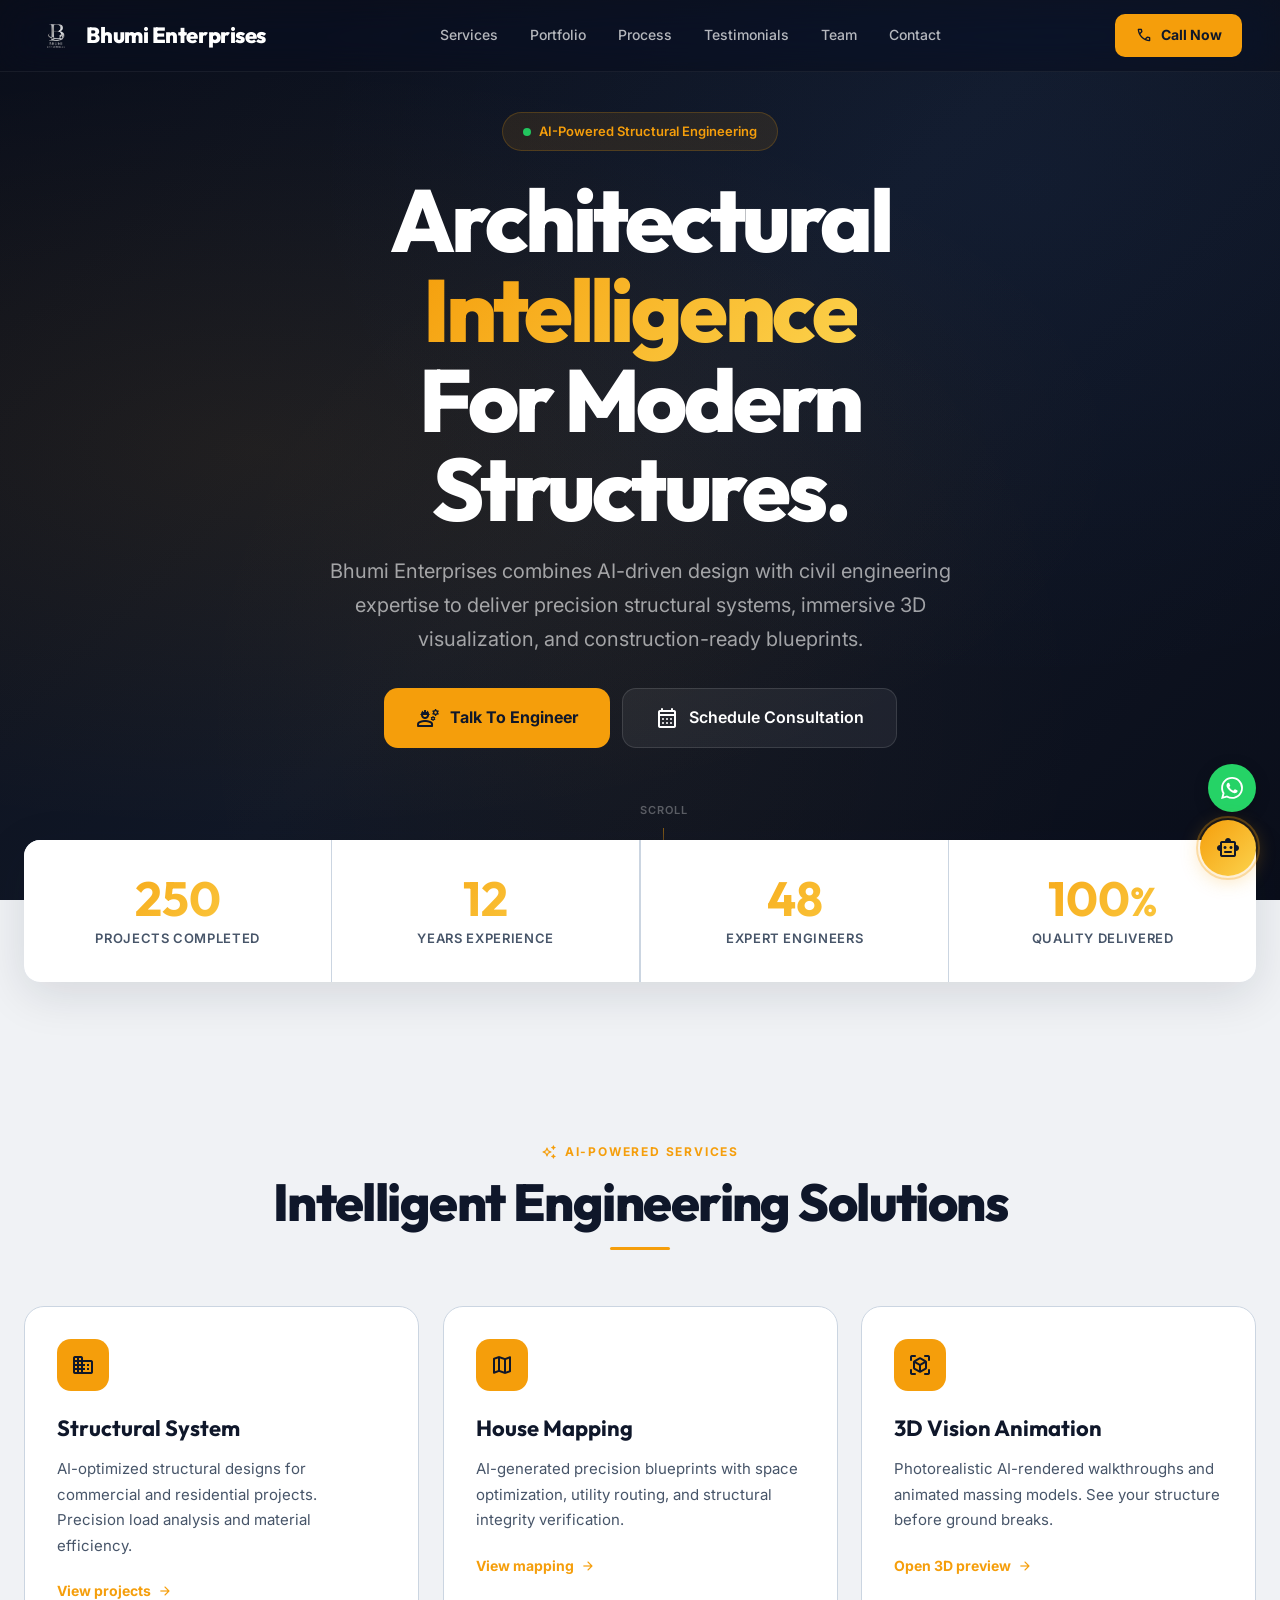
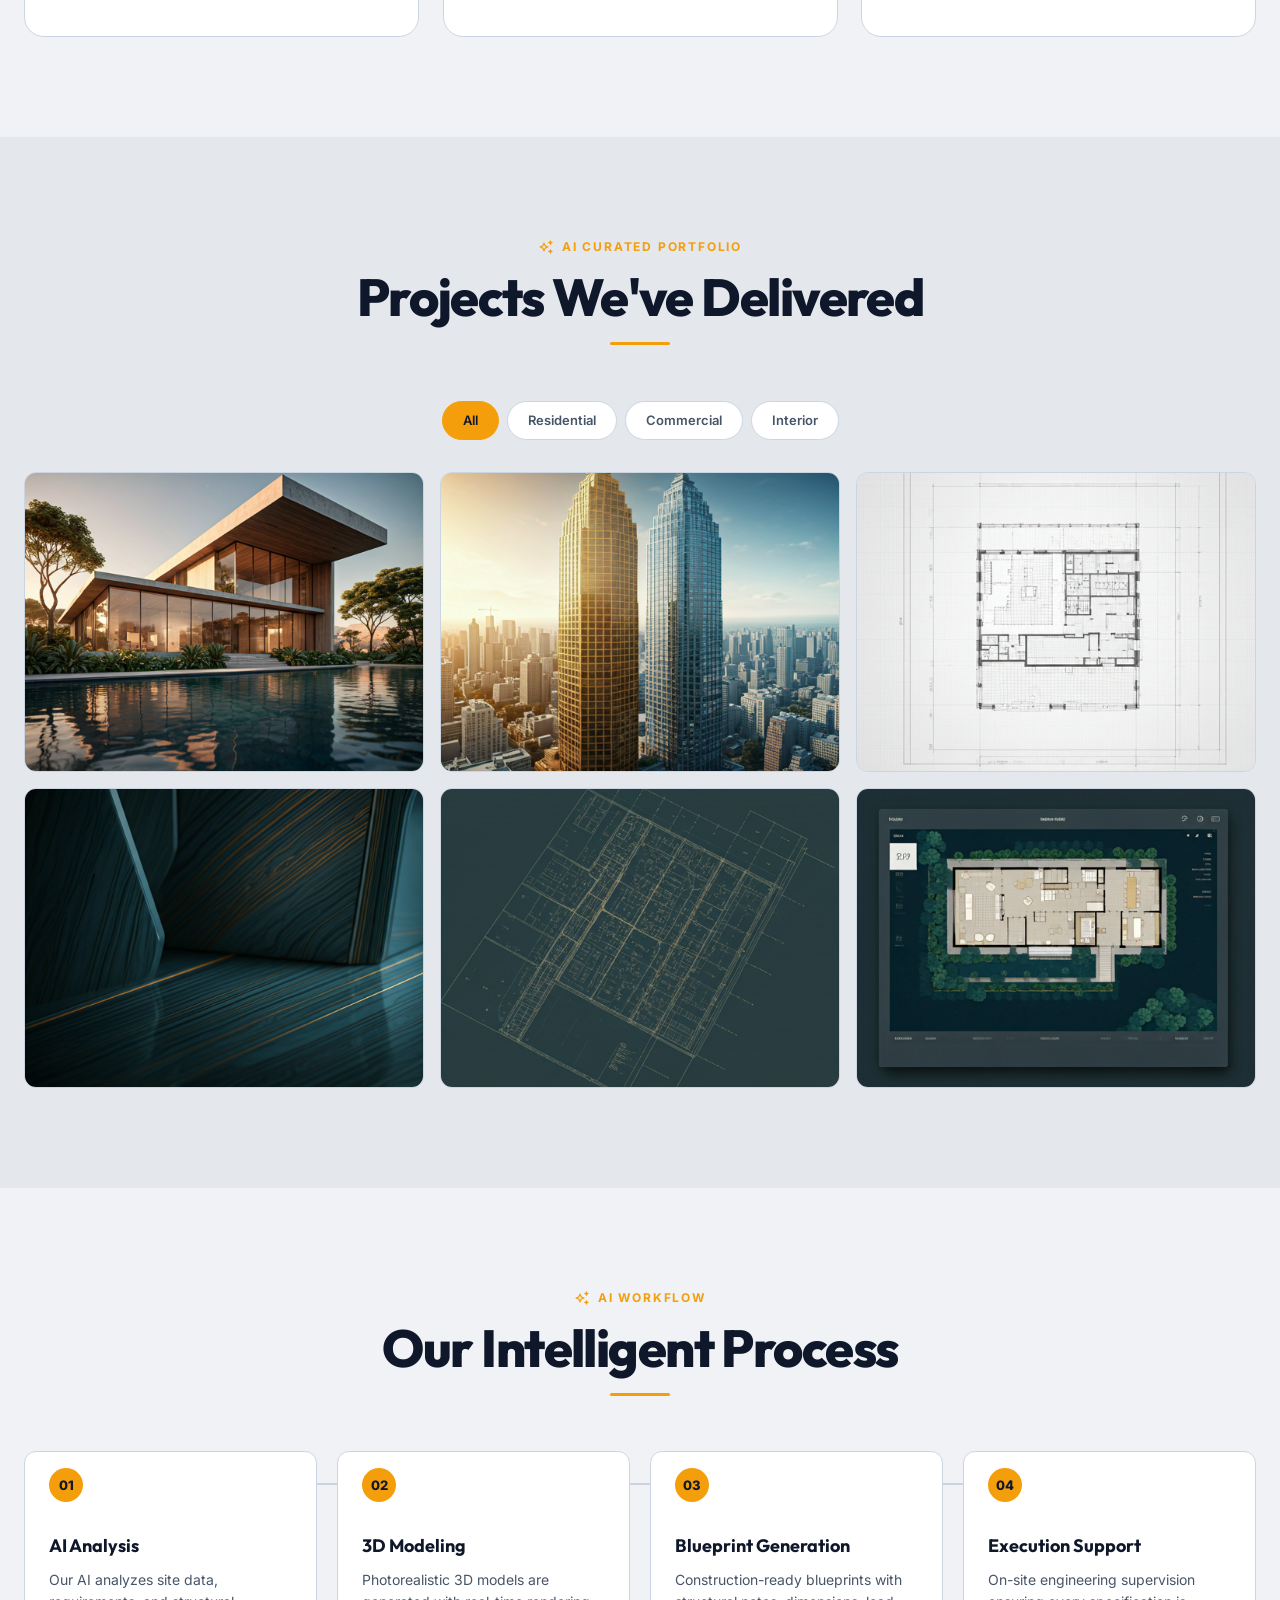
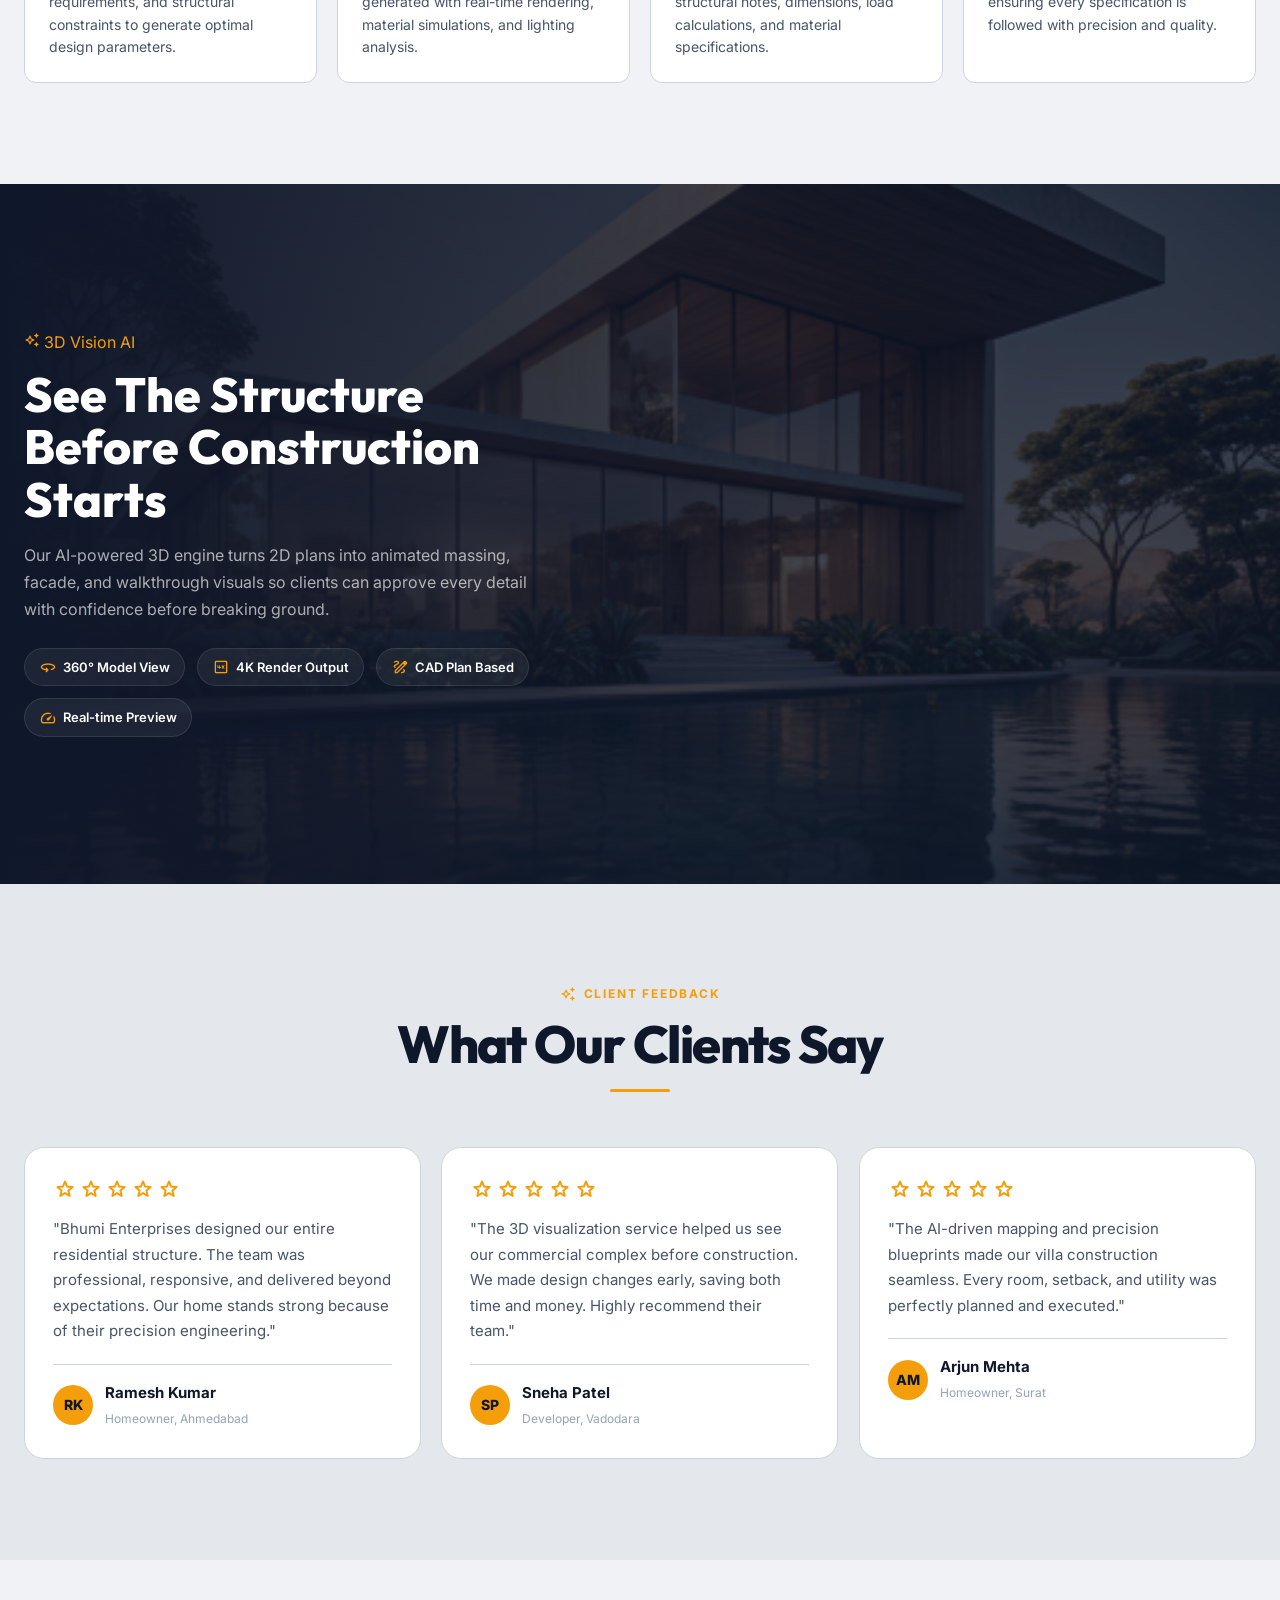
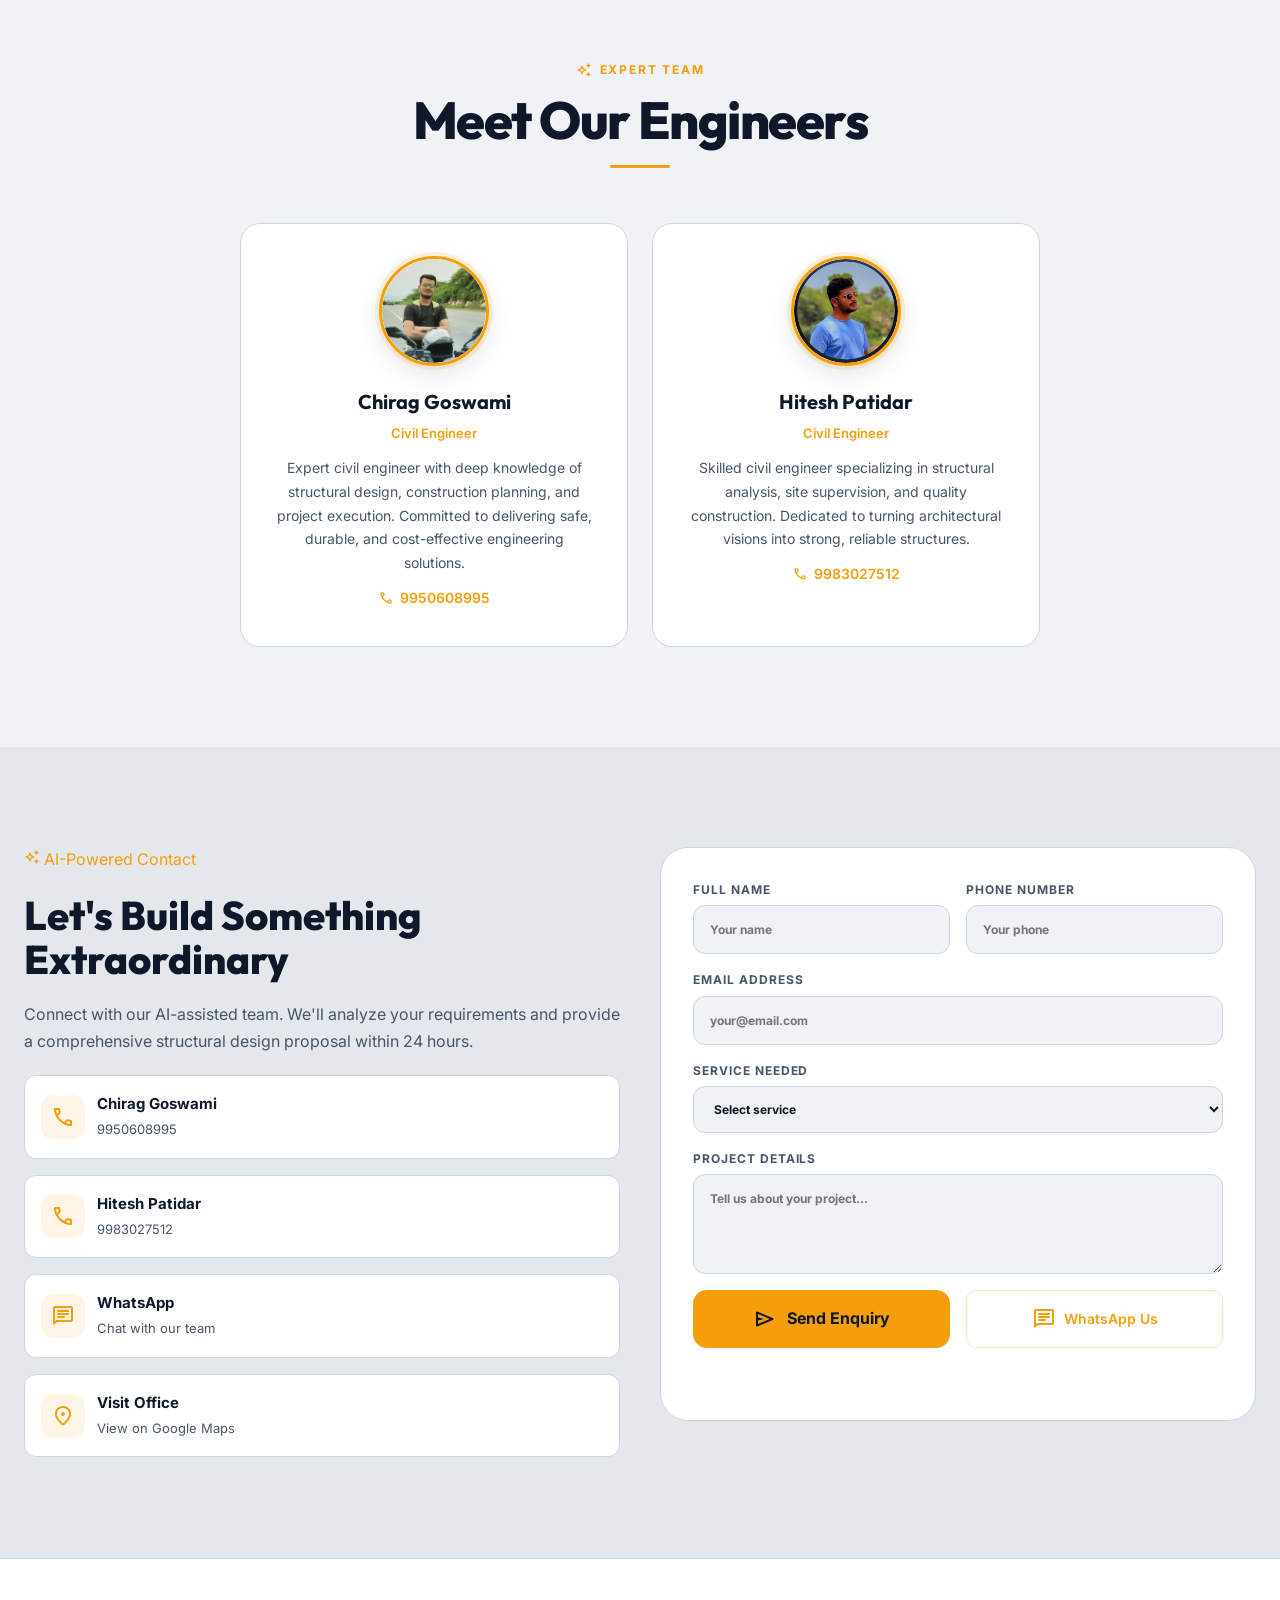
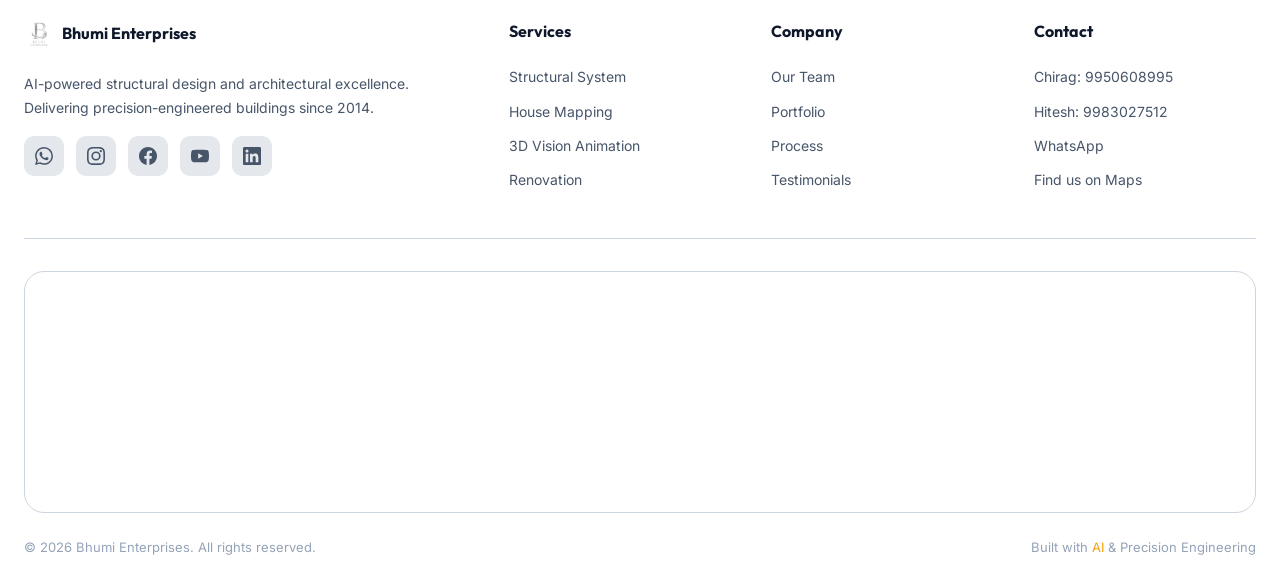
==== commit ae06a978: "Remove all remaining BE text logos, replace with image" ====
--- a/index.html
+++ b/index.html
@@ -18,7 +18,7 @@
   <!-- ========== PRELOADER ========== -->
   <div class="preloader" id="preloader">
     <div class="preloader-ring"></div>
-    <div class="preloader-logo">BE</div>
+    <img src="./images/bhumi-icon.png" alt="Bhumi Enterprises" style="position:absolute;width:48px;height:48px;border-radius:8px;" />
   </div>
 
   <!-- ========== PROGRESS BAR ========== -->
@@ -449,7 +449,7 @@
                 <span>Chat with our team</span>
               </div>
             </a>
-            <a href="https://maps.google.com/?q=Bhumi+Enterprises+Chitri+Gujarat&ll=23.562518,73.9853032" target="_blank">
+            <a href="https://www.google.com/maps/place/Bhumi+Enterprises/@23.5628003,73.9837716,19z/data=!4m9!1m2!2m1!1sBhumi+Enterprises+Chitri+Gujarat!3m5!1s0x39673bec4583ea2d:0xb8df14f7e8f69702!8m2!3d23.5628002!4d73.9848661!16s%2Fg%2F11xzlgf2y4?entry=ttu&g_ep=EgoyMDI2MDYwMS4wIKXMDSoASAFQAw%3D%3D" target="_blank">
               <div class="icon"><span class="material-symbols-rounded">location_on</span></div>
               <div class="info">
                 <strong>Visit Office</strong>
@@ -512,7 +512,7 @@
         <div class="footer-col">
           <h4>
             <span style="display:inline-flex;align-items:center;gap:8px;">
-              <span style="width:30px;height:30px;border-radius:8px;background:var(--gold);color:var(--primary);display:inline-grid;place-items:center;font-weight:900;font-size:14px;">BE</span>
+              <img src="./images/bhumi-icon.png" alt="Bhumi Enterprises" style="width:30px;height:30px;border-radius:6px;object-fit:cover;" />
               Bhumi Enterprises
             </span>
           </h4>
--- a/styles.css
+++ b/styles.css
@@ -92,21 +92,6 @@
   border-top-color: var(--gold);
   animation: spin 1s linear infinite;
 }
-.preloader-logo {
-  position: absolute;
-  width: 48px;
-  height: 48px;
-  border-radius: 12px;
-  background: var(--primary);
-  display: grid;
-  place-items: center;
-  color: var(--gold);
-  font-family: 'Outfit', sans-serif;
-  font-weight: 800;
-  font-size: 20px;
-  animation: pulse-glow 1.5s ease-in-out infinite;
-}
-
 @keyframes spin {
   to { transform: rotate(360deg); }
 }
@@ -157,22 +142,6 @@
   font-weight: 800;
   letter-spacing: -0.02em;
 }
-.brand-mark {
-  display: grid;
-  place-items: center;
-  width: 38px;
-  height: 38px;
-  background: var(--gold);
-  color: var(--primary);
-  border-radius: 10px;
-  font-weight: 900;
-  font-size: 18px;
-  transition: transform var(--transition);
-}
-.brand:hover .brand-mark {
-  transform: rotate(-15deg) scale(1.1);
-}
-
 .desktop-nav {
   display: flex;
   align-items: center;
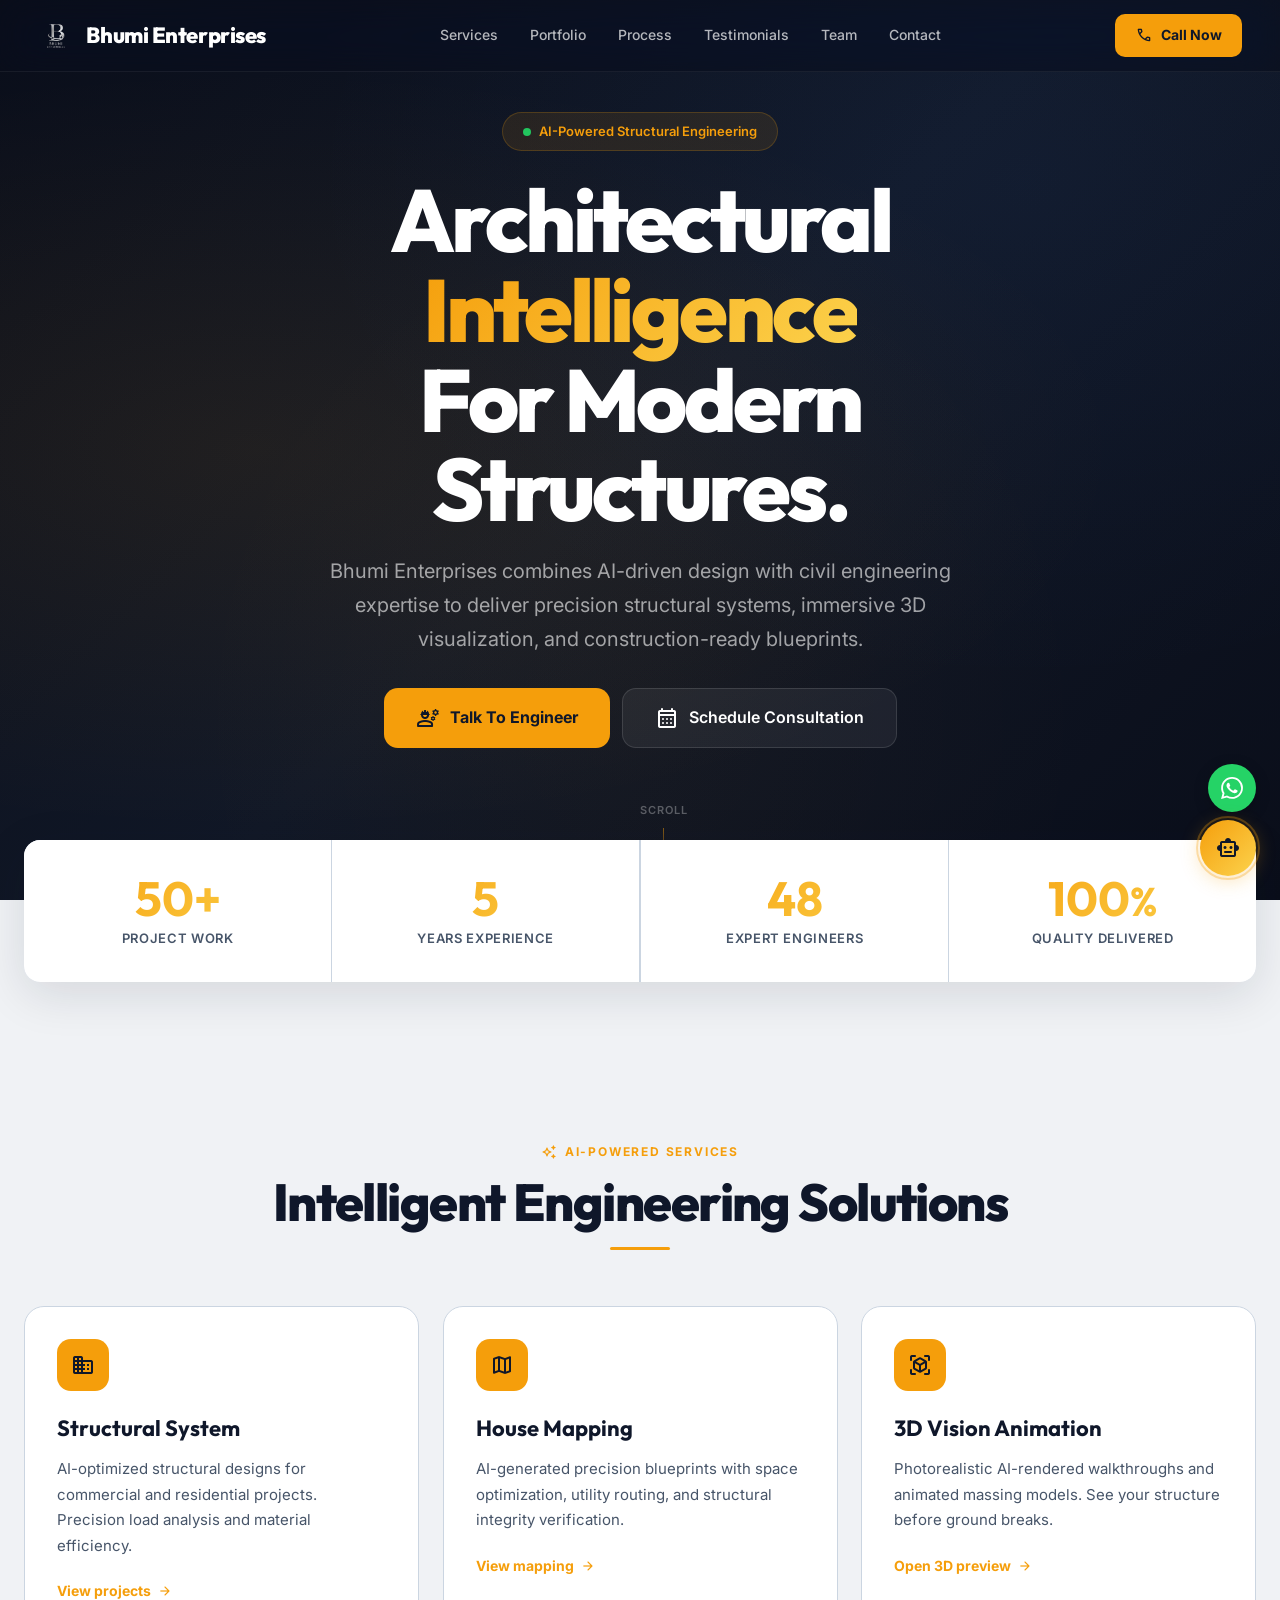
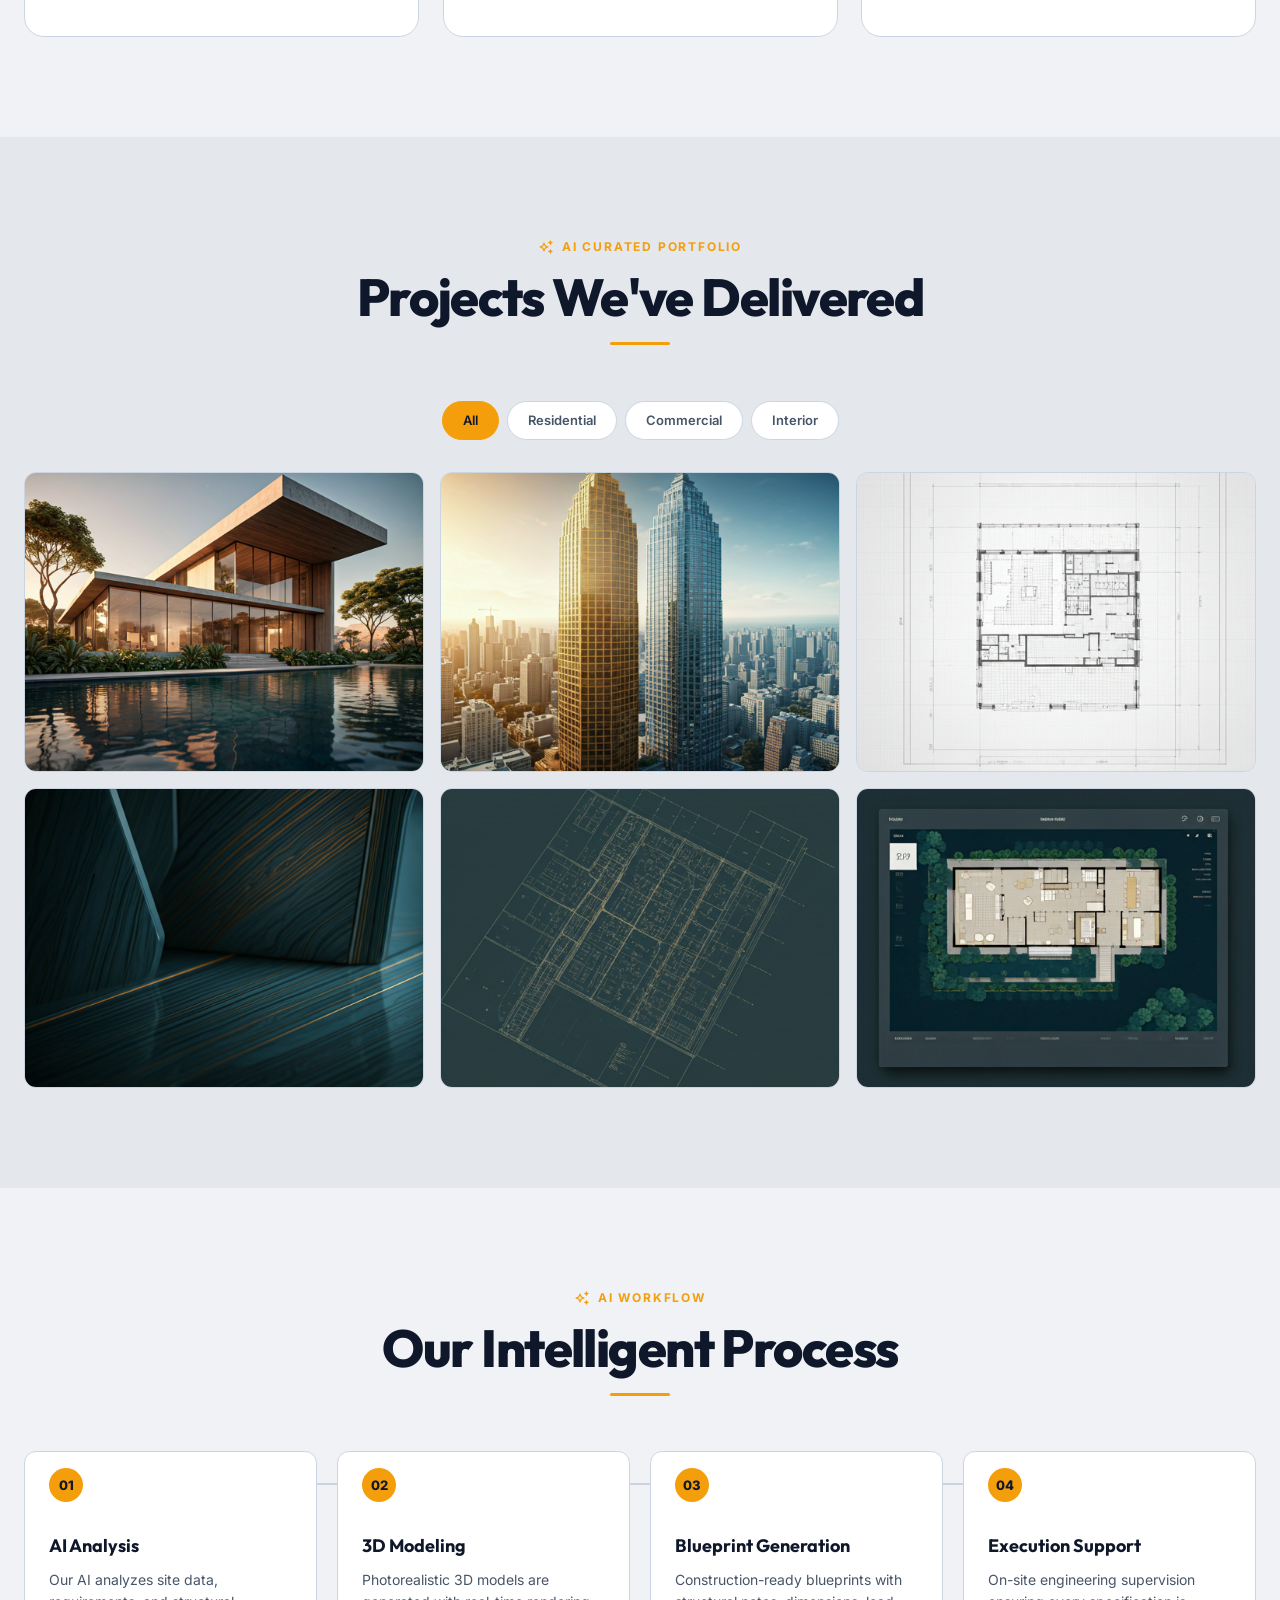
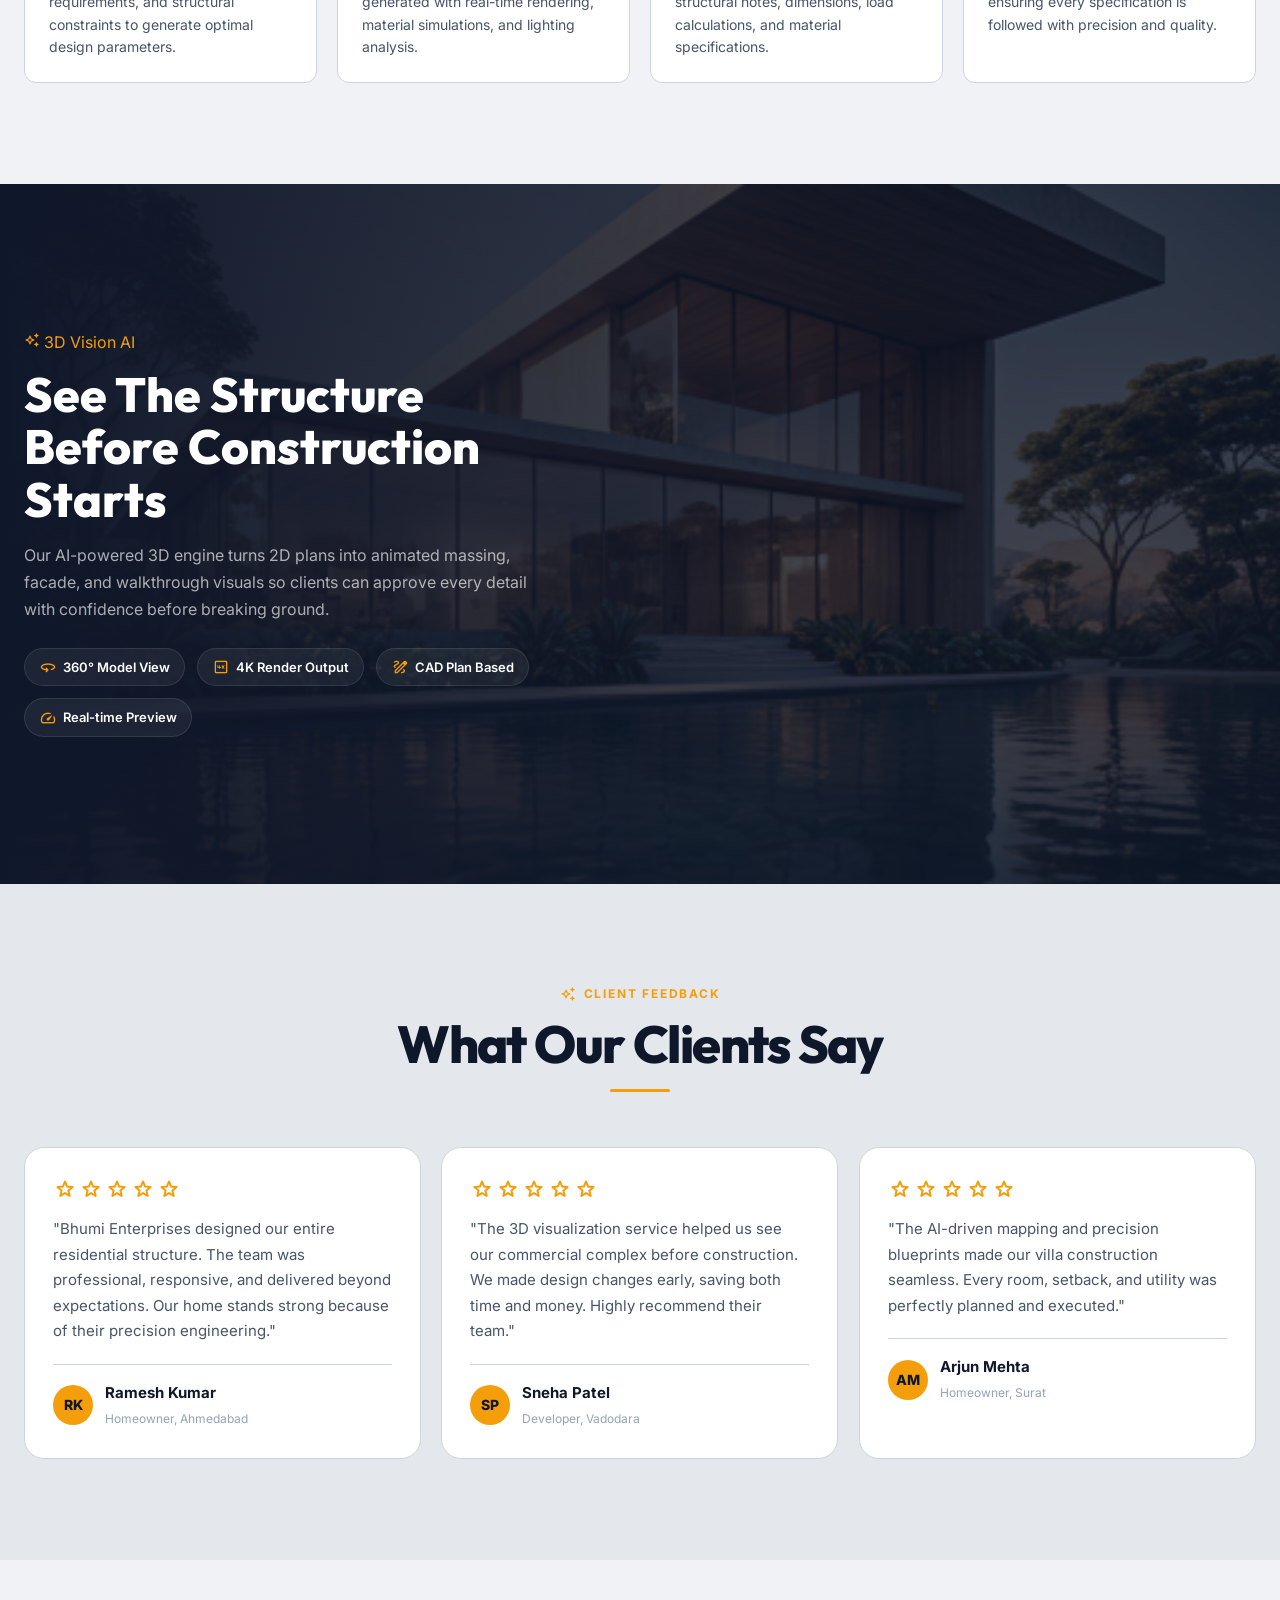
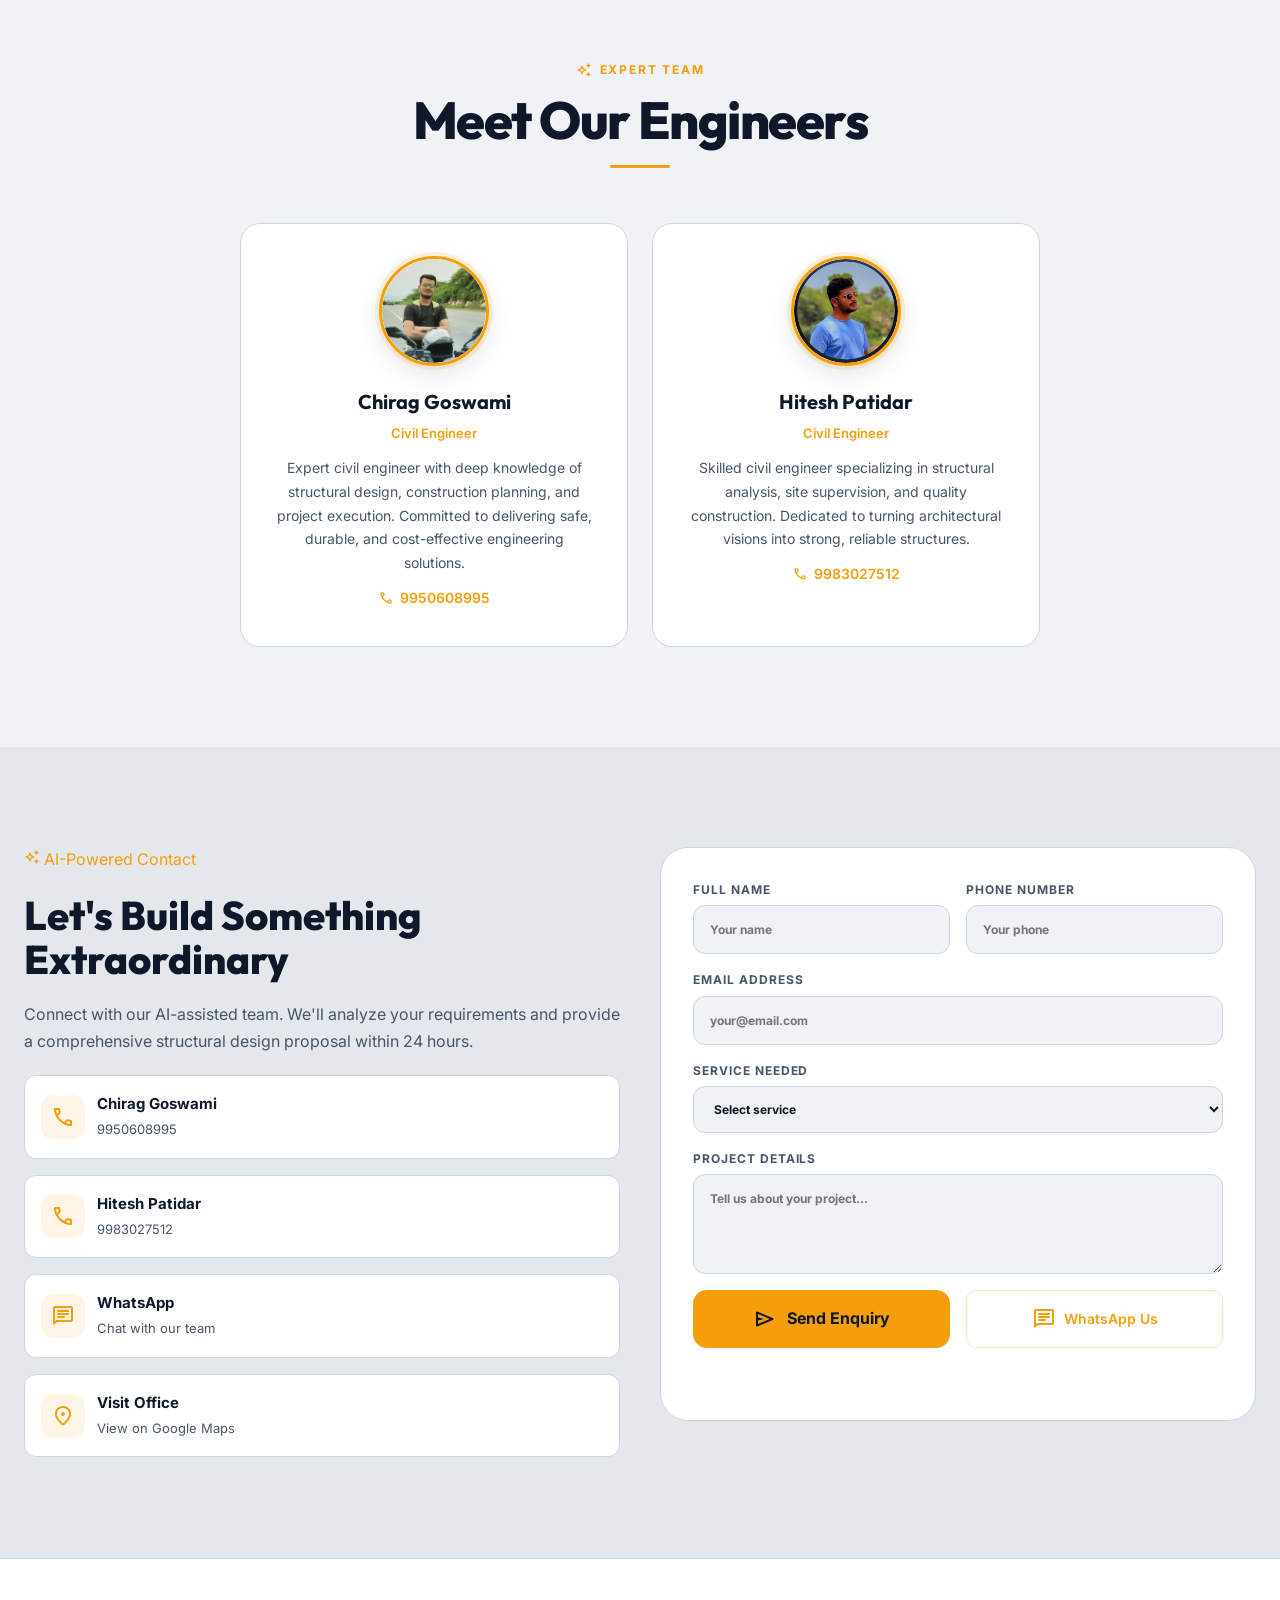
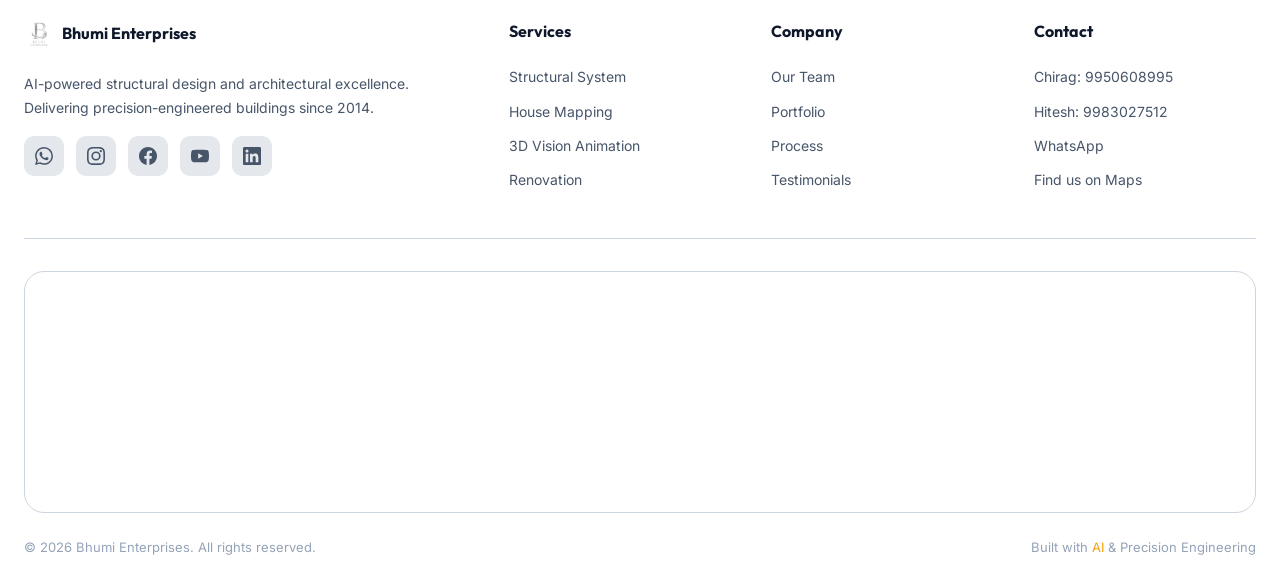
==== commit ffe3a995: "Update stats: Project Work 50+, Experience 5 years; fix step icon zoom" ====
--- a/index.html
+++ b/index.html
@@ -111,11 +111,11 @@
   <!-- ========== STATS BANNER ========== -->
   <div class="stats-banner" id="statsBanner">
     <div data-reveal="scale" data-reveal-delay="1">
-      <strong data-count="250">0</strong>
-      <span>Projects Completed</span>
+      <strong data-count="50+">0</strong>
+      <span>Project Work</span>
     </div>
     <div data-reveal="scale" data-reveal-delay="2">
-      <strong data-count="12">0</strong>
+      <strong data-count="5">0</strong>
       <span>Years Experience</span>
     </div>
     <div data-reveal="scale" data-reveal-delay="3">
--- a/styles.css
+++ b/styles.css
@@ -823,6 +823,11 @@
   place-items: center;
   font-weight: 800;
   font-size: 13px;
+  transition: transform var(--transition), box-shadow var(--transition);
+}
+.process-step:hover .step-number {
+  transform: scale(1.2);
+  box-shadow: 0 0 0 4px rgba(245, 158, 11, 0.2), 0 6px 20px rgba(245, 158, 11, 0.3);
 }
 .process-step h3 {
   font-family: 'Outfit', sans-serif;
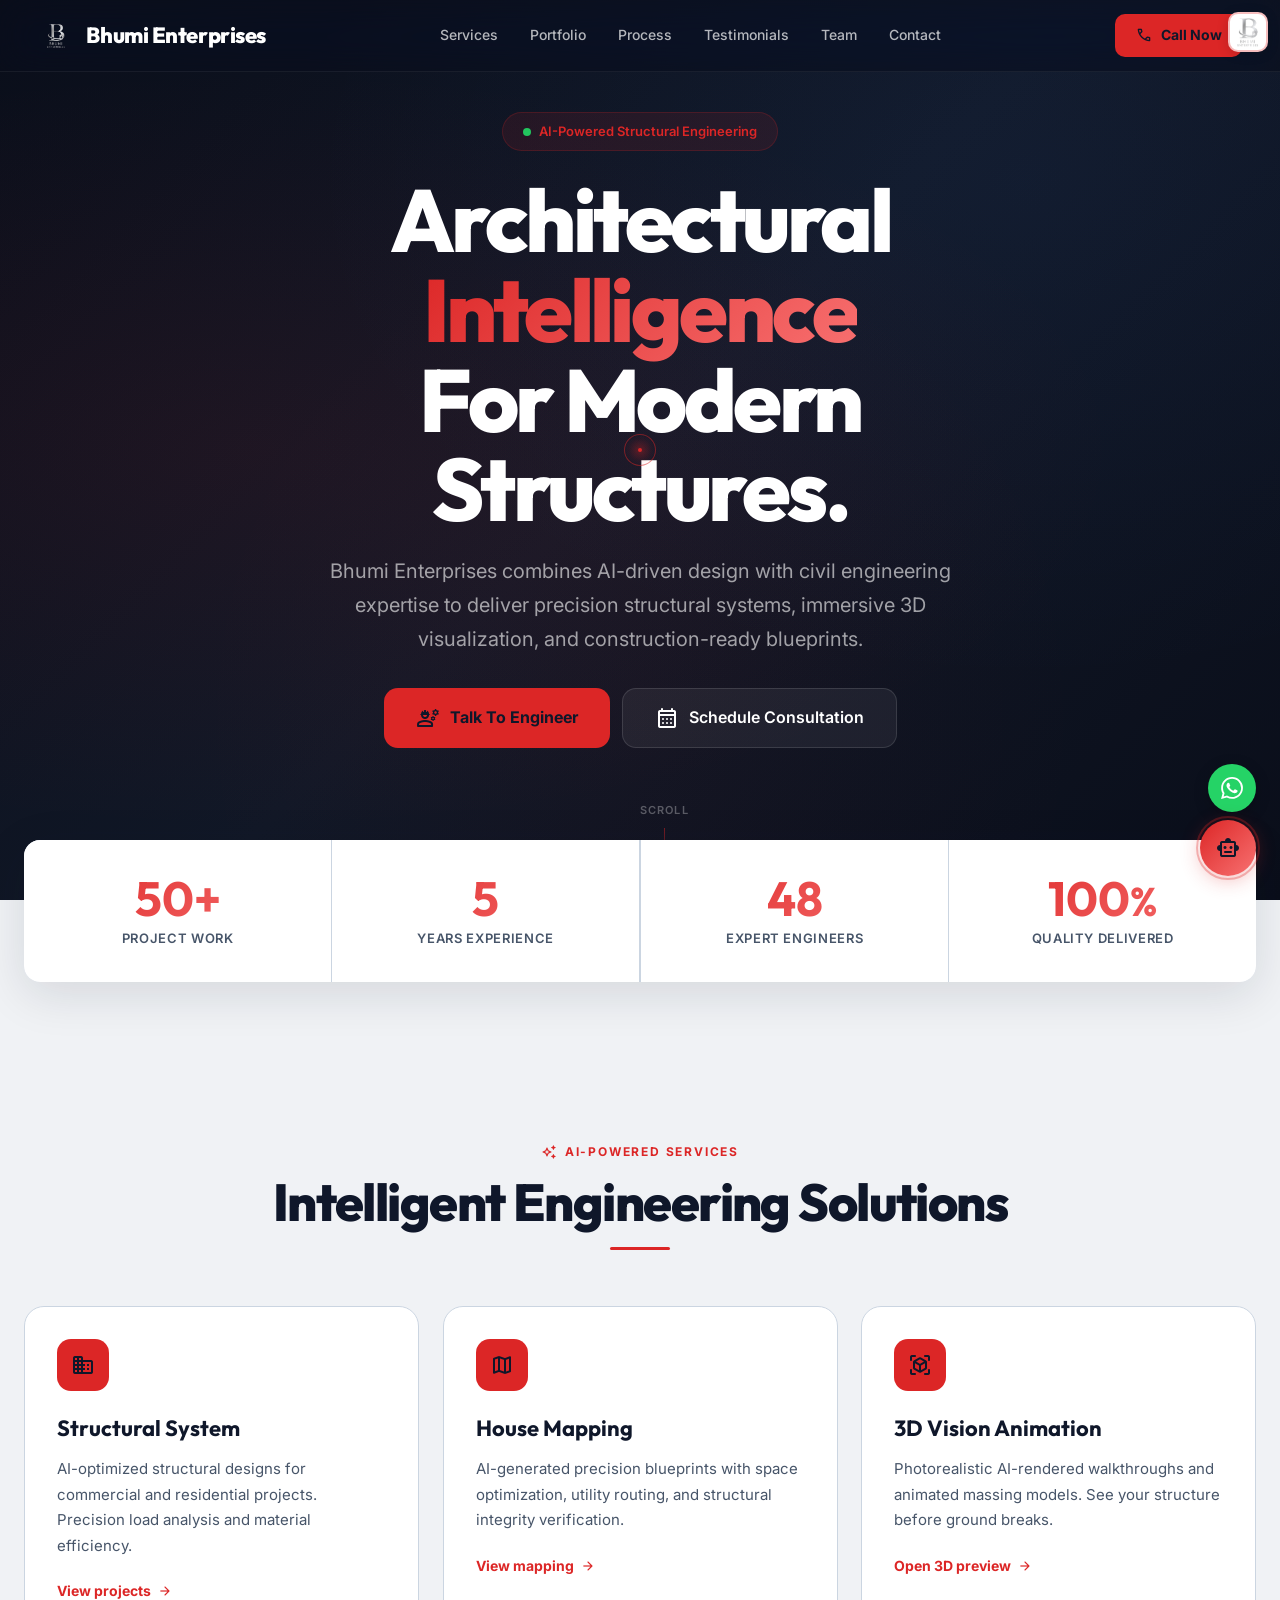
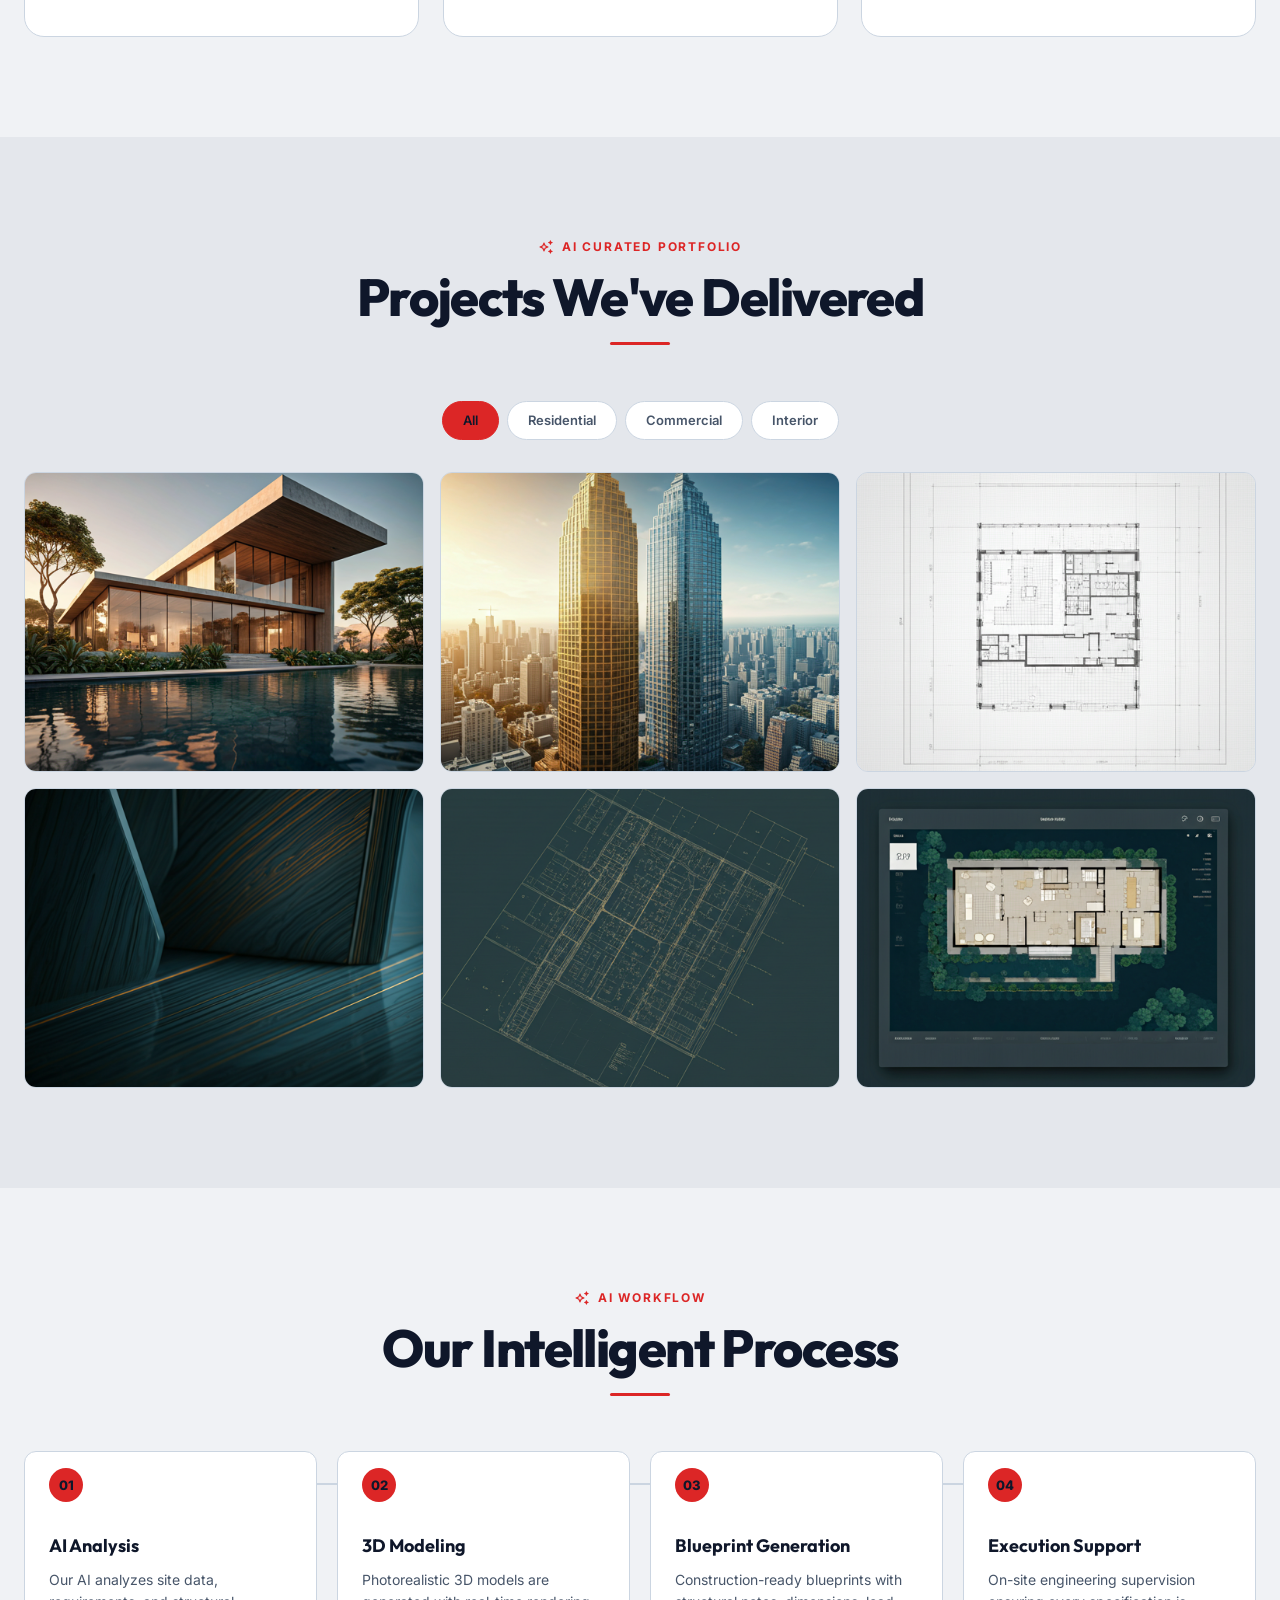
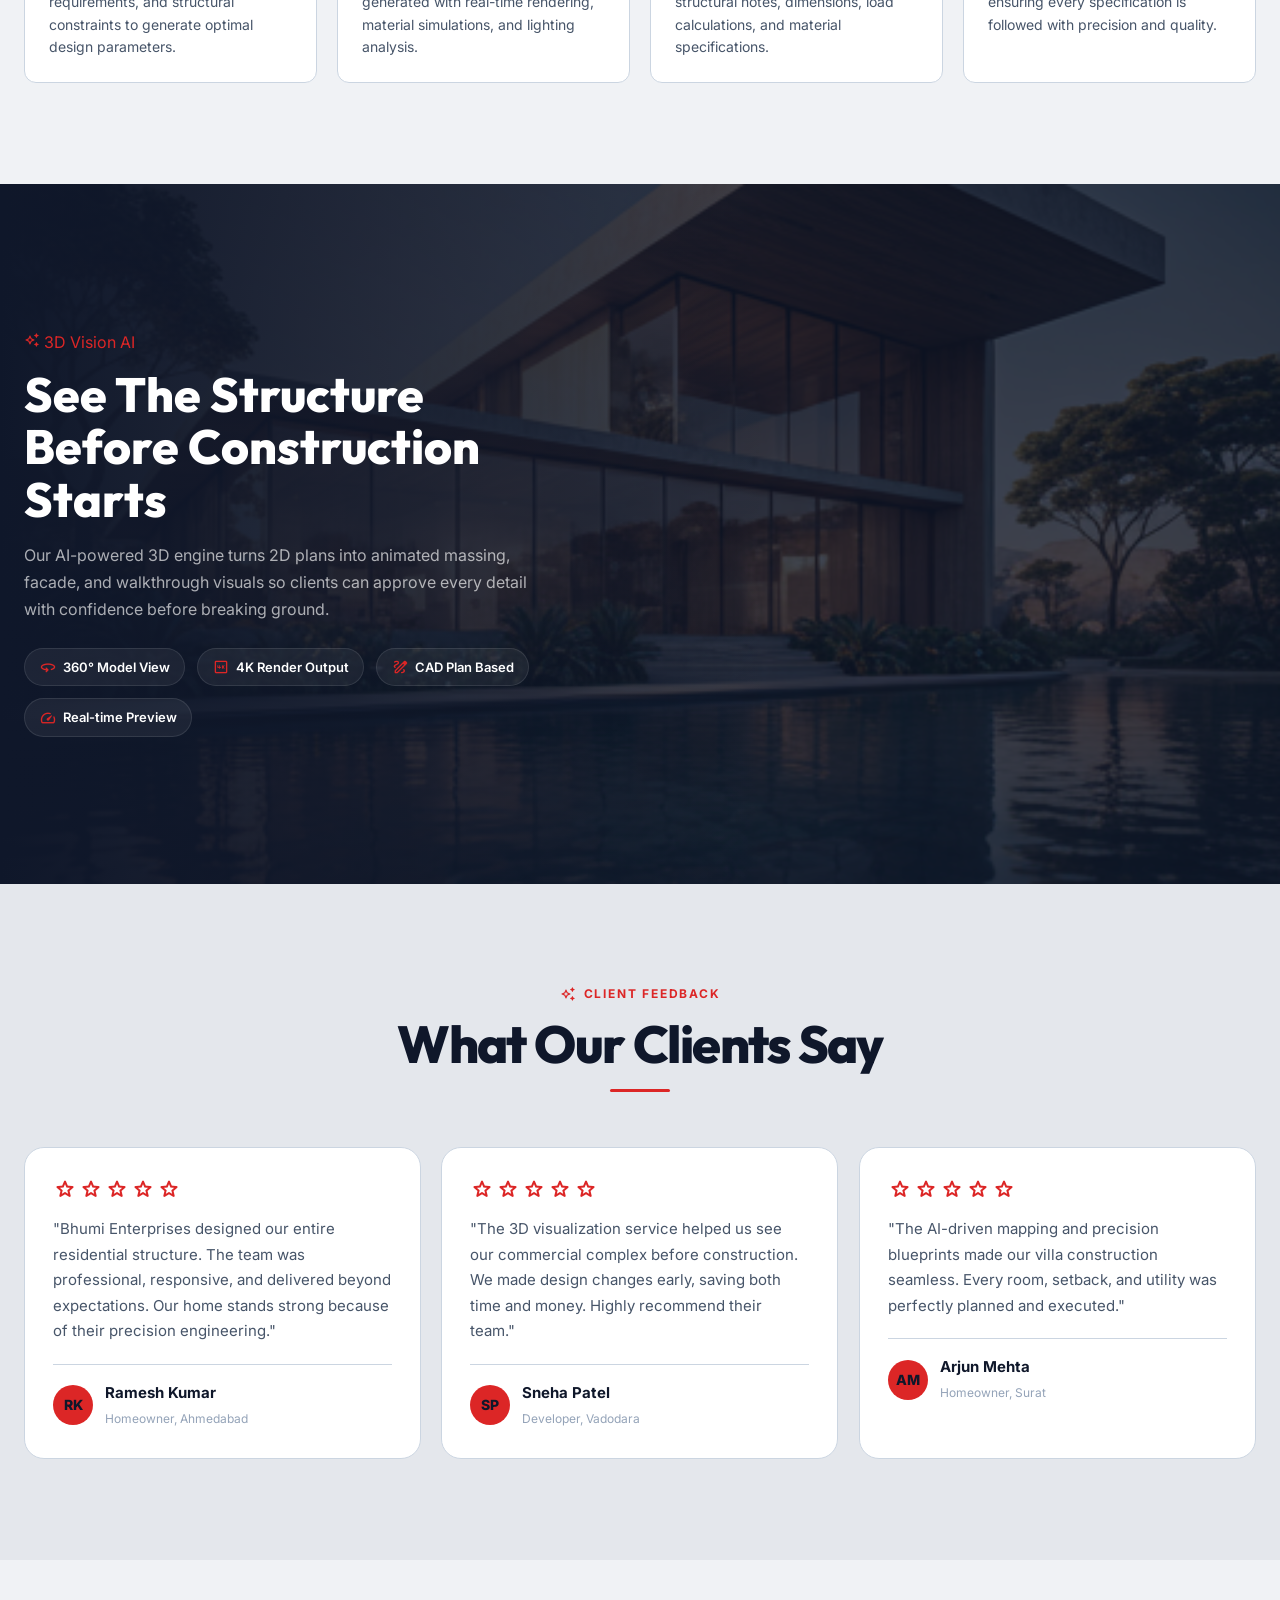
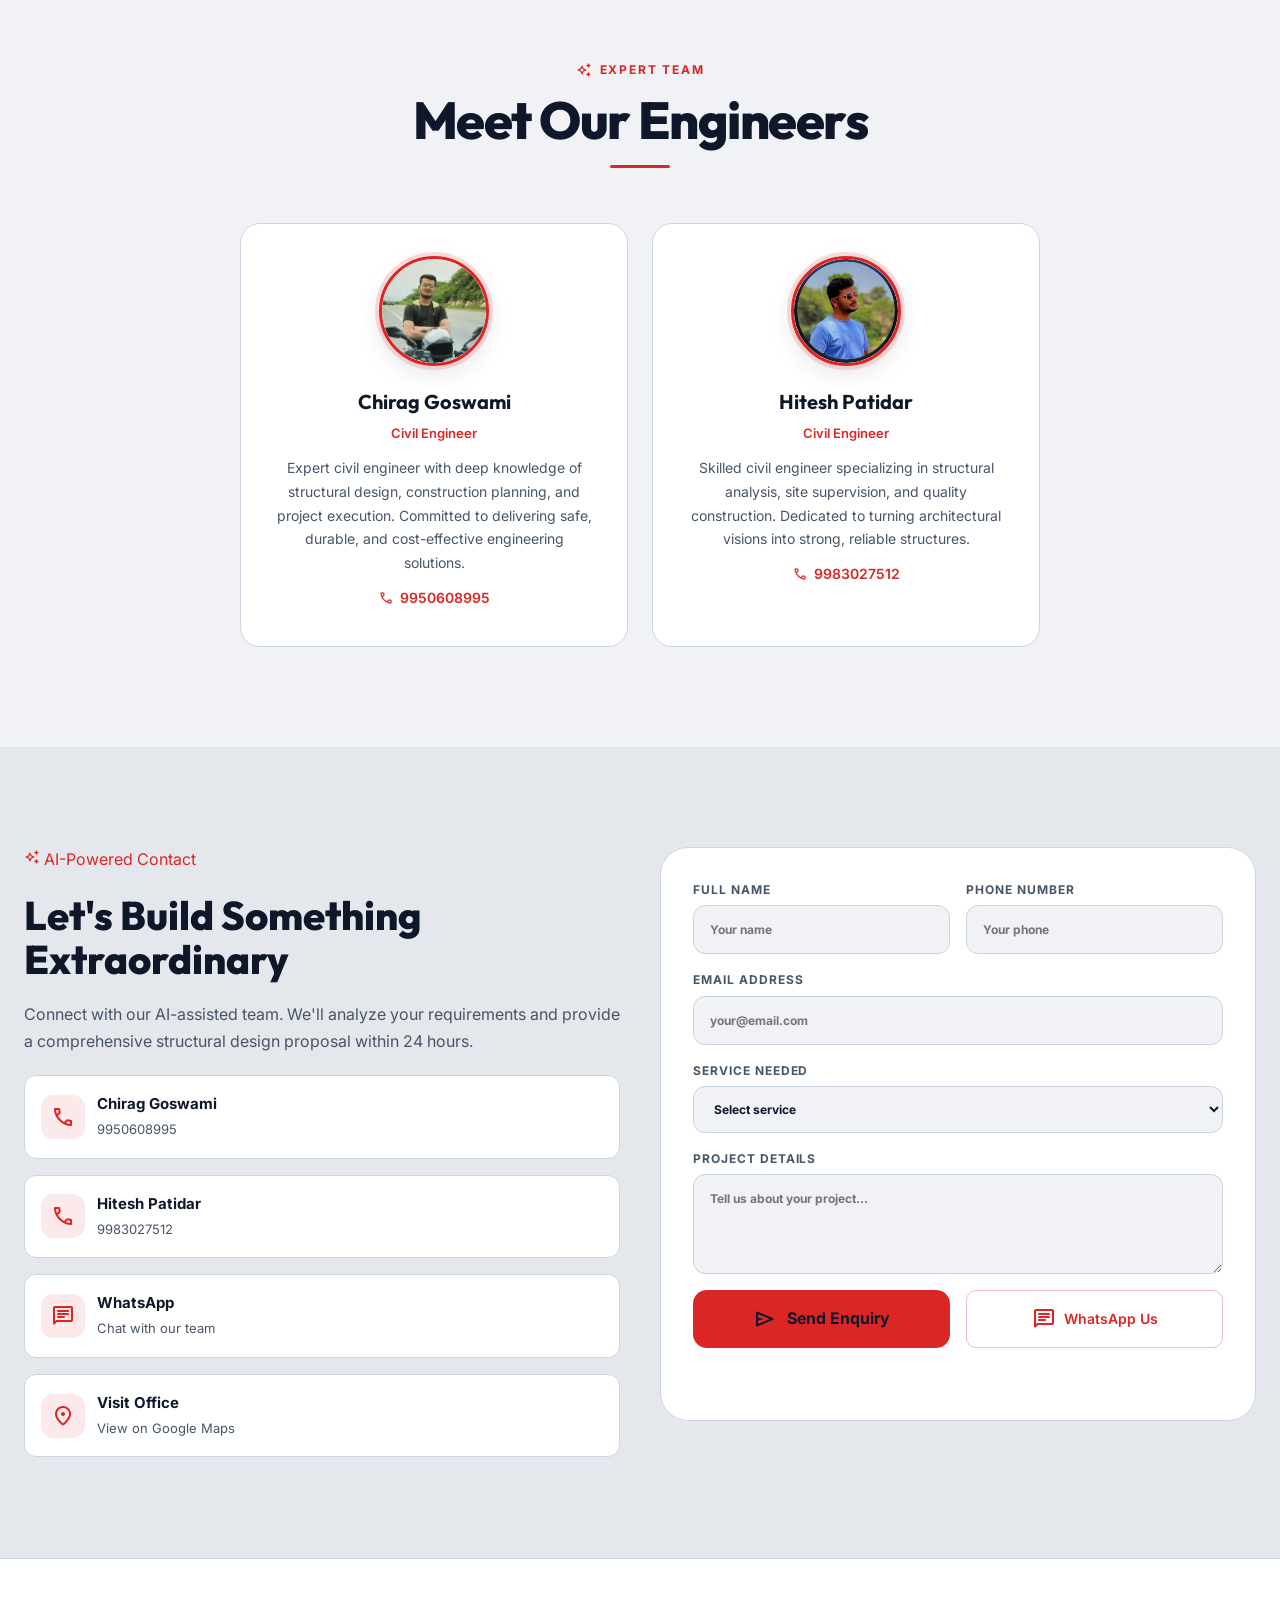
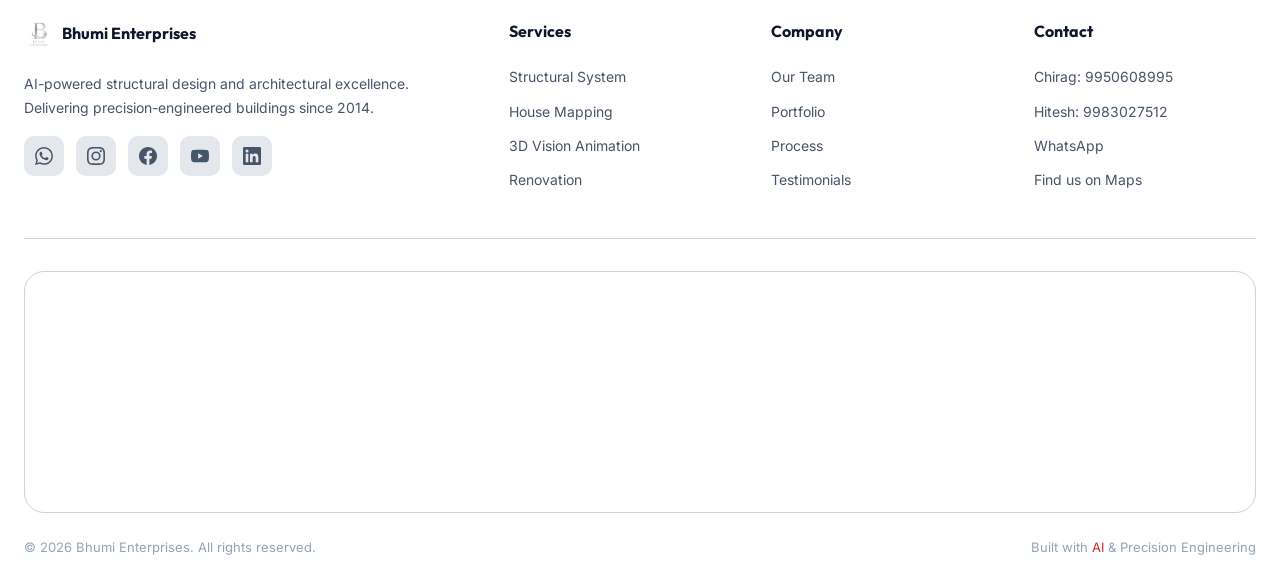
==== commit 127422a6: "Add Bhumi Enterprises icon fixed at top-right corner" ====
--- a/index.html
+++ b/index.html
@@ -14,6 +14,11 @@
   <link rel="stylesheet" href="styles.css" />
 </head>
 <body>
+
+  <!-- ========== BHUMI ICON TOP-RIGHT ========== -->
+  <div class="bhumi-corner-icon">
+    <img src="./images/bhumi-icon.png" alt="Bhumi Enterprises" />
+  </div>
 
   <!-- ========== PRELOADER ========== -->
   <div class="preloader" id="preloader">
--- a/styles.css
+++ b/styles.css
@@ -1,9 +1,9 @@
 :root {
-  --gold: #f59e0b;
-  --gold-light: #fcd34d;
-  --gold-dark: #b45309;
+  --gold: #dc2626;
+  --gold-light: #f87171;
+  --gold-dark: #991b1b;
   --white: #ffffff;
-  --shadow-glow: 0 0 40px rgba(245, 158, 11, 0.15);
+  --shadow-glow: 0 0 40px rgba(220, 38, 38, 0.15);
   --radius: 12px;
   --radius-lg: 20px;
   --radius-xl: 28px;
@@ -29,6 +29,28 @@
   --shadow-lg: 0 12px 48px rgba(15, 23, 42, 0.12);
 }
 
+.bhumi-corner-icon {
+  position: fixed;
+  top: 12px;
+  right: 12px;
+  z-index: 9999;
+  width: 40px;
+  height: 40px;
+  border-radius: 10px;
+  overflow: hidden;
+  box-shadow: 0 2px 12px rgba(0,0,0,0.15);
+  border: 2px solid rgba(220, 38, 38, 0.3);
+  background: var(--surface-low);
+  animation: fadeInUp 0.8s ease 0.5s forwards;
+  opacity: 0;
+}
+.bhumi-corner-icon img {
+  width: 100%;
+  height: 100%;
+  object-fit: cover;
+  display: block;
+}
+
 
 
 *, *::before, *::after {
@@ -50,6 +72,7 @@
   -webkit-font-smoothing: antialiased;
   overflow-x: hidden;
   transition: background var(--transition-slow), color var(--transition-slow);
+  cursor: none;
 }
 
 img {
@@ -96,8 +119,8 @@
   to { transform: rotate(360deg); }
 }
 @keyframes pulse-glow {
-  0%, 100% { box-shadow: 0 0 0 0 rgba(245, 158, 11, 0.4); }
-  50% { box-shadow: 0 0 0 20px rgba(245, 158, 11, 0); }
+  0%, 100% { box-shadow: 0 0 0 0 rgba(220, 38, 38, 0.4); }
+  50% { box-shadow: 0 0 0 20px rgba(220, 38, 38, 0); }
 }
 
 /* ============================================
@@ -323,9 +346,9 @@
   inset: 0;
   z-index: 2;
   background:
-    radial-gradient(ellipse at 20% 50%, rgba(245, 158, 11, 0.08) 0%, transparent 60%),
+    radial-gradient(ellipse at 20% 50%, rgba(220, 38, 38, 0.08) 0%, transparent 60%),
     radial-gradient(ellipse at 80% 20%, rgba(59, 130, 246, 0.05) 0%, transparent 50%),
-    radial-gradient(ellipse at 50% 80%, rgba(245, 158, 11, 0.03) 0%, transparent 50%);
+    radial-gradient(ellipse at 50% 80%, rgba(220, 38, 38, 0.03) 0%, transparent 50%);
 }
 
 .hero-content {
@@ -342,8 +365,8 @@
   align-items: center;
   gap: 8px;
   padding: 8px 20px;
-  background: rgba(245, 158, 11, 0.1);
-  border: 1px solid rgba(245, 158, 11, 0.2);
+  background: rgba(220, 38, 38, 0.1);
+  border: 1px solid rgba(220, 38, 38, 0.2);
   border-radius: 100px;
   color: var(--gold);
   font-size: 13px;
@@ -426,7 +449,7 @@
 }
 .btn-primary:hover {
   transform: translateY(-3px) scale(1.02);
-  box-shadow: 0 12px 40px rgba(245, 158, 11, 0.35);
+  box-shadow: 0 12px 40px rgba(220, 38, 38, 0.35);
 }
 
 .btn-secondary {
@@ -456,7 +479,7 @@
   padding: 12px 24px;
   background: transparent;
   color: var(--gold);
-  border: 1.5px solid rgba(245, 158, 11, 0.3);
+  border: 1.5px solid rgba(220, 38, 38, 0.3);
   border-radius: 10px;
   font-weight: 600;
   font-size: 14px;
@@ -464,7 +487,7 @@
   transition: all var(--transition);
 }
 .btn-outline:hover {
-  background: rgba(245, 158, 11, 0.1);
+  background: rgba(220, 38, 38, 0.1);
   border-color: var(--gold);
 }
 
@@ -497,7 +520,7 @@
 .scroll-line {
   width: 1px;
   height: 40px;
-  background: linear-gradient(to bottom, rgba(245, 158, 11, 0.5), transparent);
+  background: linear-gradient(to bottom, rgba(220, 38, 38, 0.5), transparent);
   animation: scrollLine 2s ease-in-out infinite;
 }
 @keyframes scrollLine {
@@ -627,14 +650,14 @@
   content: '';
   position: absolute;
   inset: 0;
-  background: linear-gradient(135deg, rgba(245, 158, 11, 0.03) 0%, transparent 60%);
+  background: linear-gradient(135deg, rgba(220, 38, 38, 0.03) 0%, transparent 60%);
   opacity: 0;
   transition: opacity var(--transition);
 }
 .service-card:hover {
   transform: translateY(-6px);
   box-shadow: var(--shadow-lg);
-  border-color: rgba(245, 158, 11, 0.15);
+  border-color: rgba(220, 38, 38, 0.15);
 }
 .service-card:hover::before {
   opacity: 1;
@@ -654,7 +677,7 @@
 }
 .service-card:hover .service-icon {
   transform: scale(1.08) rotate(-4deg);
-  box-shadow: 0 8px 24px rgba(245, 158, 11, 0.25);
+  box-shadow: 0 8px 24px rgba(220, 38, 38, 0.25);
 }
 
 .service-card h3 {
@@ -827,7 +850,7 @@
 }
 .process-step:hover .step-number {
   transform: scale(1.2);
-  box-shadow: 0 0 0 4px rgba(245, 158, 11, 0.2), 0 6px 20px rgba(245, 158, 11, 0.3);
+  box-shadow: 0 0 0 4px rgba(220, 38, 38, 0.2), 0 6px 20px rgba(220, 38, 38, 0.3);
 }
 .process-step h3 {
   font-family: 'Outfit', sans-serif;
@@ -861,7 +884,7 @@
   position: absolute;
   inset: 0;
   background:
-    radial-gradient(ellipse at 20% 50%, rgba(245, 158, 11, 0.06) 0%, transparent 60%),
+    radial-gradient(ellipse at 20% 50%, rgba(220, 38, 38, 0.06) 0%, transparent 60%),
     radial-gradient(ellipse at 80% 50%, rgba(59, 130, 246, 0.04) 0%, transparent 50%);
   pointer-events: none;
 }
@@ -1010,7 +1033,7 @@
   margin: 0 auto 20px;
   overflow: hidden;
   border: 3px solid var(--gold);
-  box-shadow: 0 0 0 4px rgba(245, 158, 11, 0.15), 0 8px 24px rgba(0,0,0,0.1);
+  box-shadow: 0 0 0 4px rgba(220, 38, 38, 0.15), 0 8px 24px rgba(0,0,0,0.1);
 }
 .engineer-card .avatar img {
   width: 100%;
@@ -1088,7 +1111,7 @@
   width: 44px;
   height: 44px;
   border-radius: 12px;
-  background: rgba(245, 158, 11, 0.1);
+  background: rgba(220, 38, 38, 0.1);
   color: var(--gold);
   display: grid;
   place-items: center;
@@ -1136,7 +1159,7 @@
 .contact-form textarea:focus,
 .contact-form select:focus {
   border-color: var(--gold);
-  box-shadow: 0 0 0 3px rgba(245, 158, 11, 0.12);
+  box-shadow: 0 0 0 3px rgba(220, 38, 38, 0.12);
 }
 .contact-form textarea {
   resize: vertical;
@@ -1253,18 +1276,18 @@
   display: grid;
   place-items: center;
   font-size: 28px;
-  box-shadow: 0 4px 20px rgba(245, 158, 11, 0.3);
+  box-shadow: 0 4px 20px rgba(220, 38, 38, 0.3);
   transition: transform var(--transition), box-shadow var(--transition);
 }
 .chatbot-toggle:hover {
   transform: scale(1.08);
-  box-shadow: 0 8px 32px rgba(245, 158, 11, 0.4);
+  box-shadow: 0 8px 32px rgba(220, 38, 38, 0.4);
 }
 .chatbot-toggle .pulse-ring {
   position: absolute;
   inset: -4px;
   border-radius: 50%;
-  border: 2px solid rgba(245, 158, 11, 0.3);
+  border: 2px solid rgba(220, 38, 38, 0.3);
   animation: pulse-ring 2s ease-out infinite;
 }
 @keyframes pulse-ring {
@@ -1552,7 +1575,7 @@
   visibility: hidden;
   transform: translateY(12px);
   transition: all var(--transition);
-  box-shadow: 0 4px 16px rgba(245, 158, 11, 0.25);
+  box-shadow: 0 4px 16px rgba(220, 38, 38, 0.25);
 }
 .back-to-top.visible {
   opacity: 1;
@@ -1561,7 +1584,7 @@
 }
 .back-to-top:hover {
   transform: translateY(-3px);
-  box-shadow: 0 6px 24px rgba(245, 158, 11, 0.35);
+  box-shadow: 0 6px 24px rgba(220, 38, 38, 0.35);
 }
 
 /* ============================================
@@ -1613,3 +1636,47 @@
   .section-pad { padding: 60px 0; }
   .section-grid { width: calc(100% - 32px); }
 }
+
+/* ============================================
+   AI CURSOR
+   ============================================ */
+.ai-cursor {
+  position: fixed;
+  pointer-events: none;
+  z-index: 99999;
+  width: 32px;
+  height: 32px;
+  border-radius: 50%;
+  background: radial-gradient(circle at center, rgba(220, 38, 38, 0.25), transparent 70%);
+  border: 1.5px solid rgba(220, 38, 38, 0.5);
+  transform: translate(-50%, -50%);
+  transition: width 0.2s, height 0.2s, border-color 0.2s;
+  will-change: transform, left, top;
+}
+.ai-cursor-dot {
+  position: fixed;
+  pointer-events: none;
+  z-index: 99999;
+  width: 4px;
+  height: 4px;
+  border-radius: 50%;
+  background: var(--gold);
+  transform: translate(-50%, -50%);
+  transition: width 0.15s, height 0.15s, background 0.15s;
+  will-change: transform, left, top;
+  box-shadow: 0 0 8px var(--gold), 0 0 20px rgba(220, 38, 38, 0.3);
+}
+a:hover ~ .ai-cursor,
+button:hover ~ .ai-cursor,
+.ai-cursor.hover {
+  width: 48px;
+  height: 48px;
+  border-color: var(--gold);
+}
+a:hover ~ .ai-cursor-dot,
+button:hover ~ .ai-cursor-dot,
+.ai-cursor-dot.hover {
+  width: 6px;
+  height: 6px;
+  background: var(--gold-light);
+}
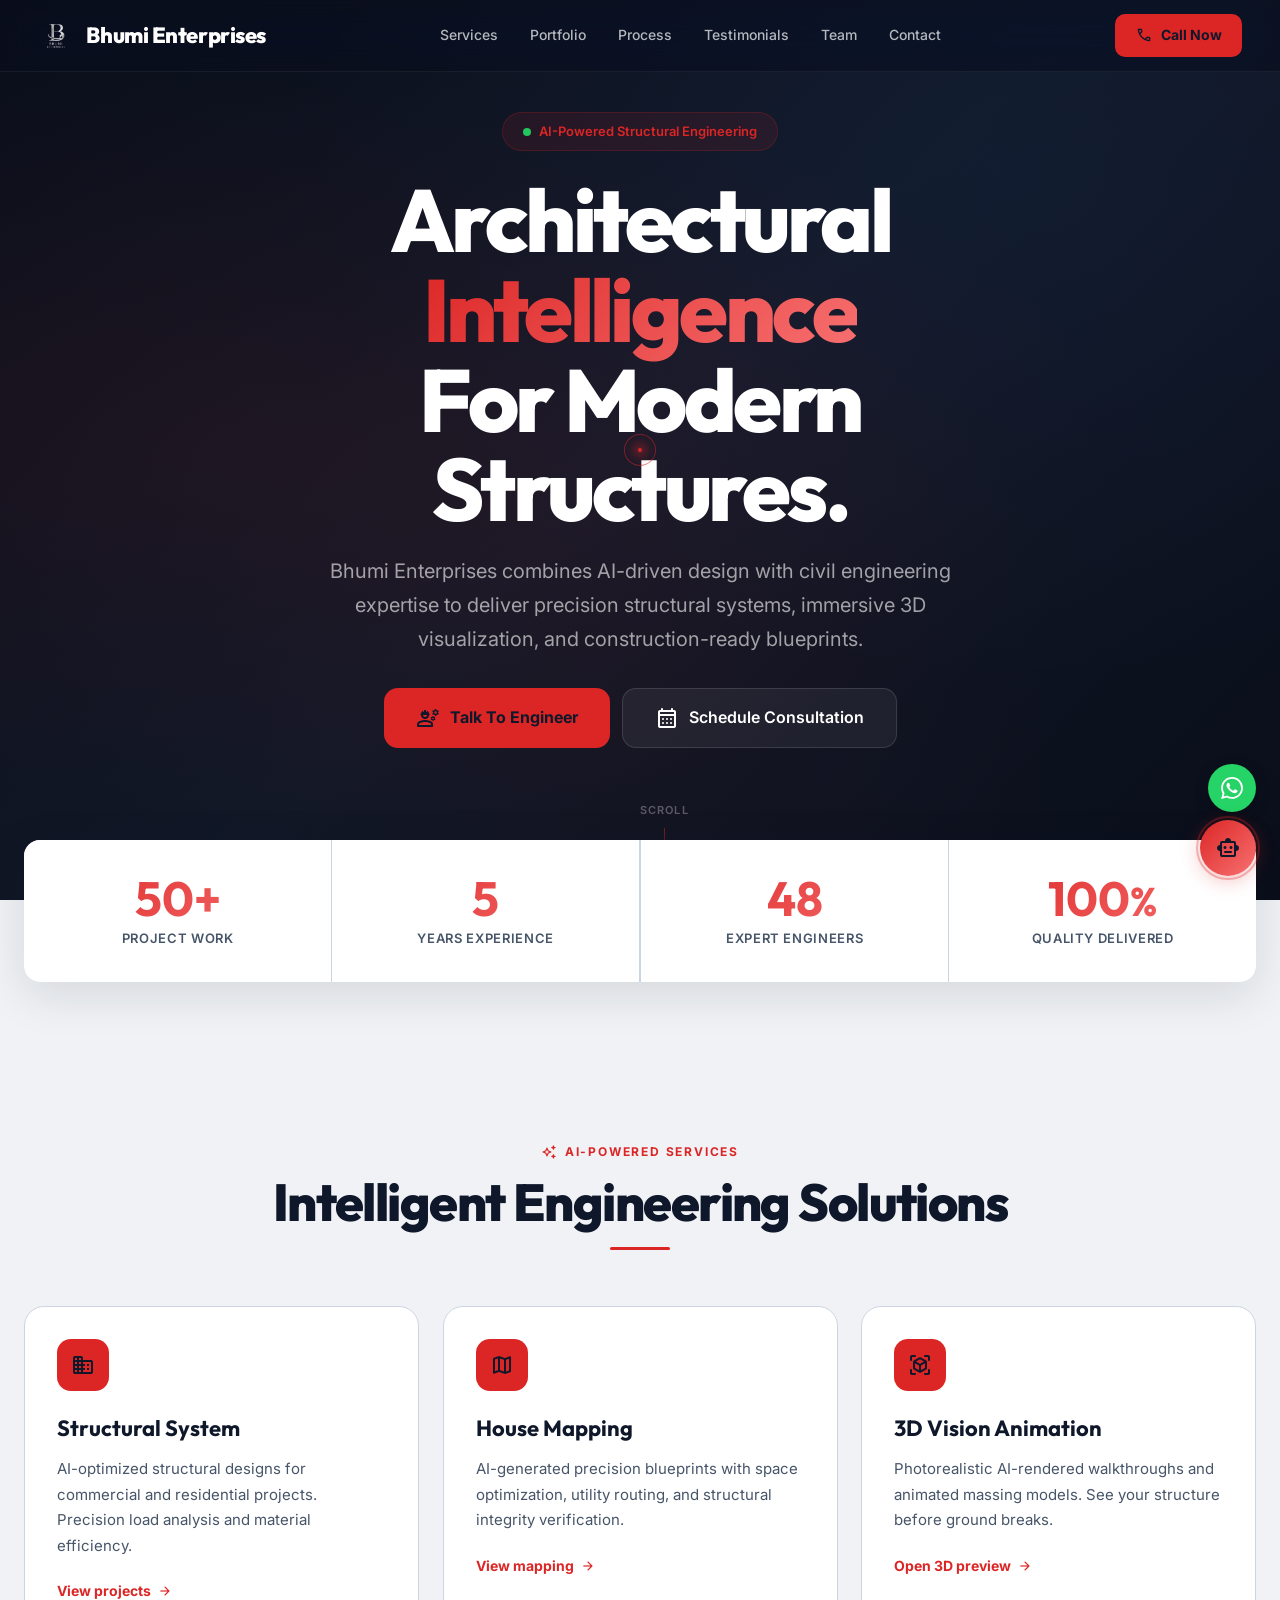
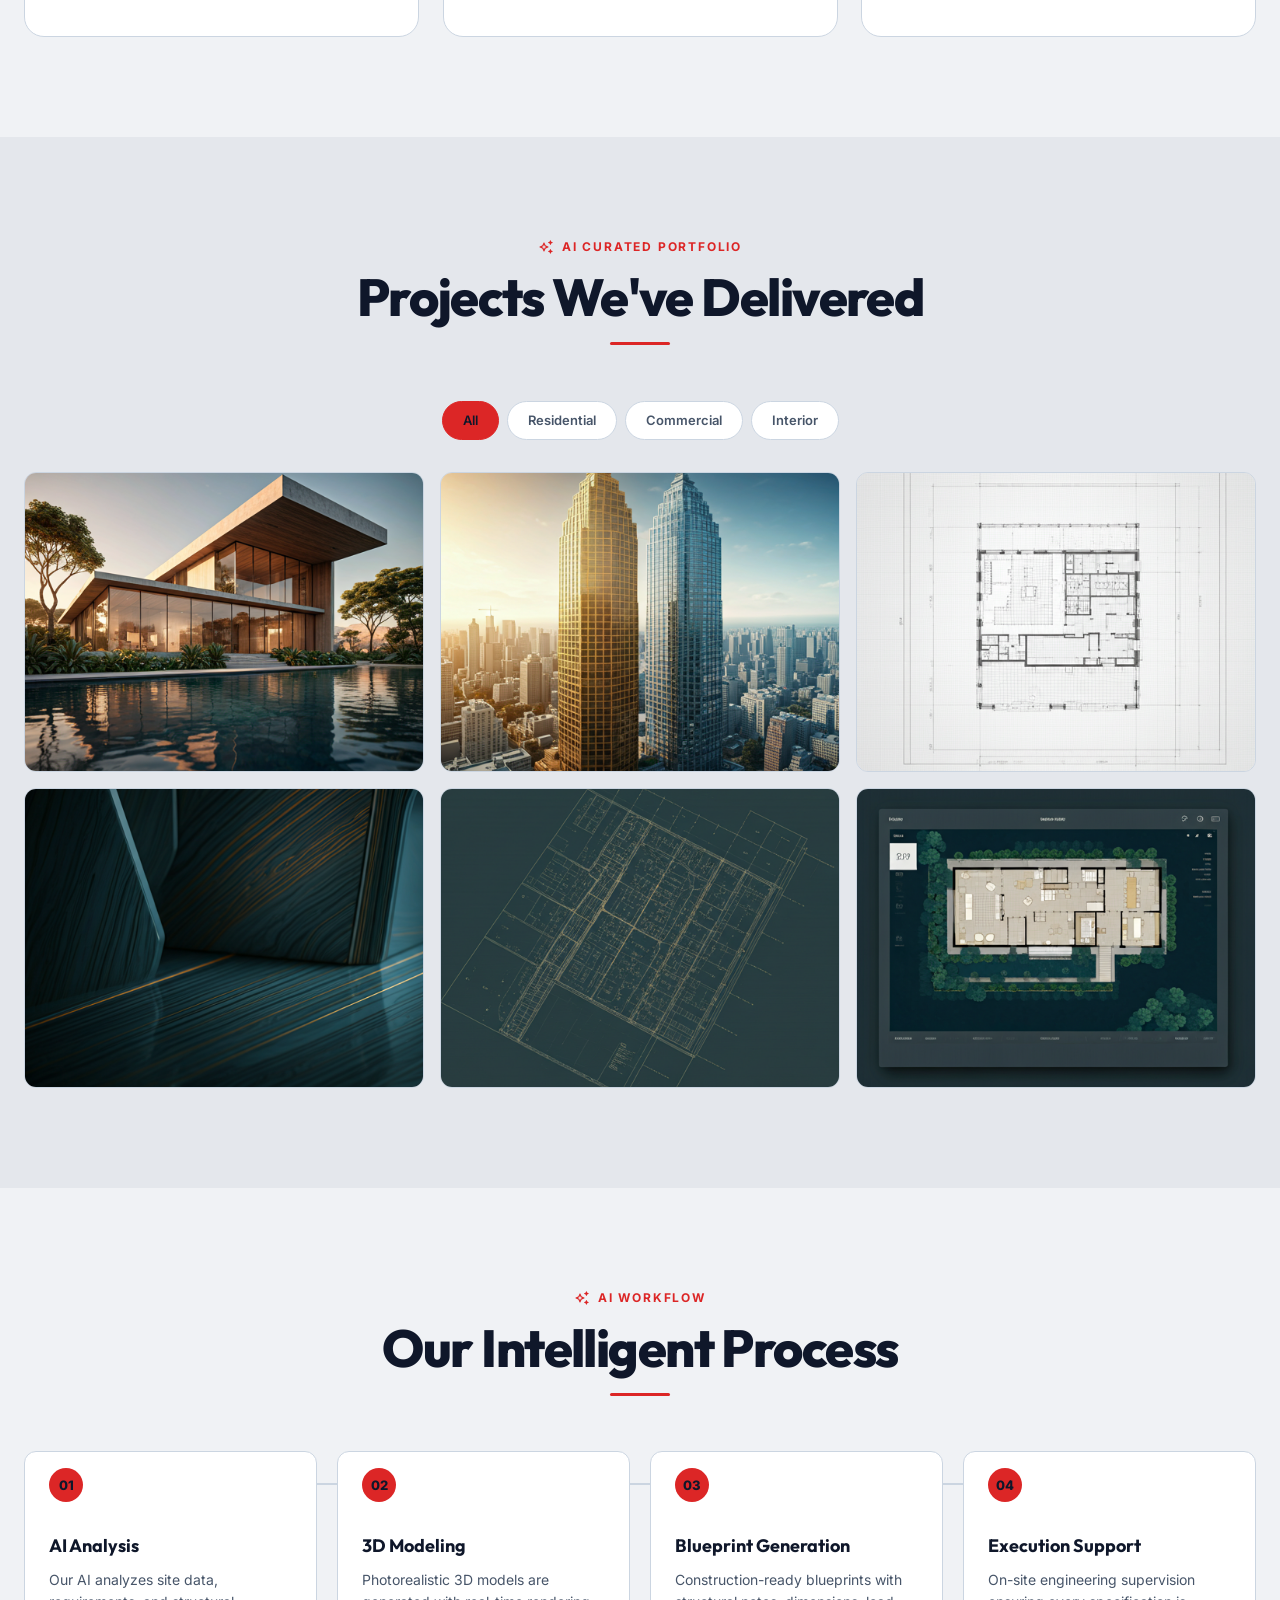
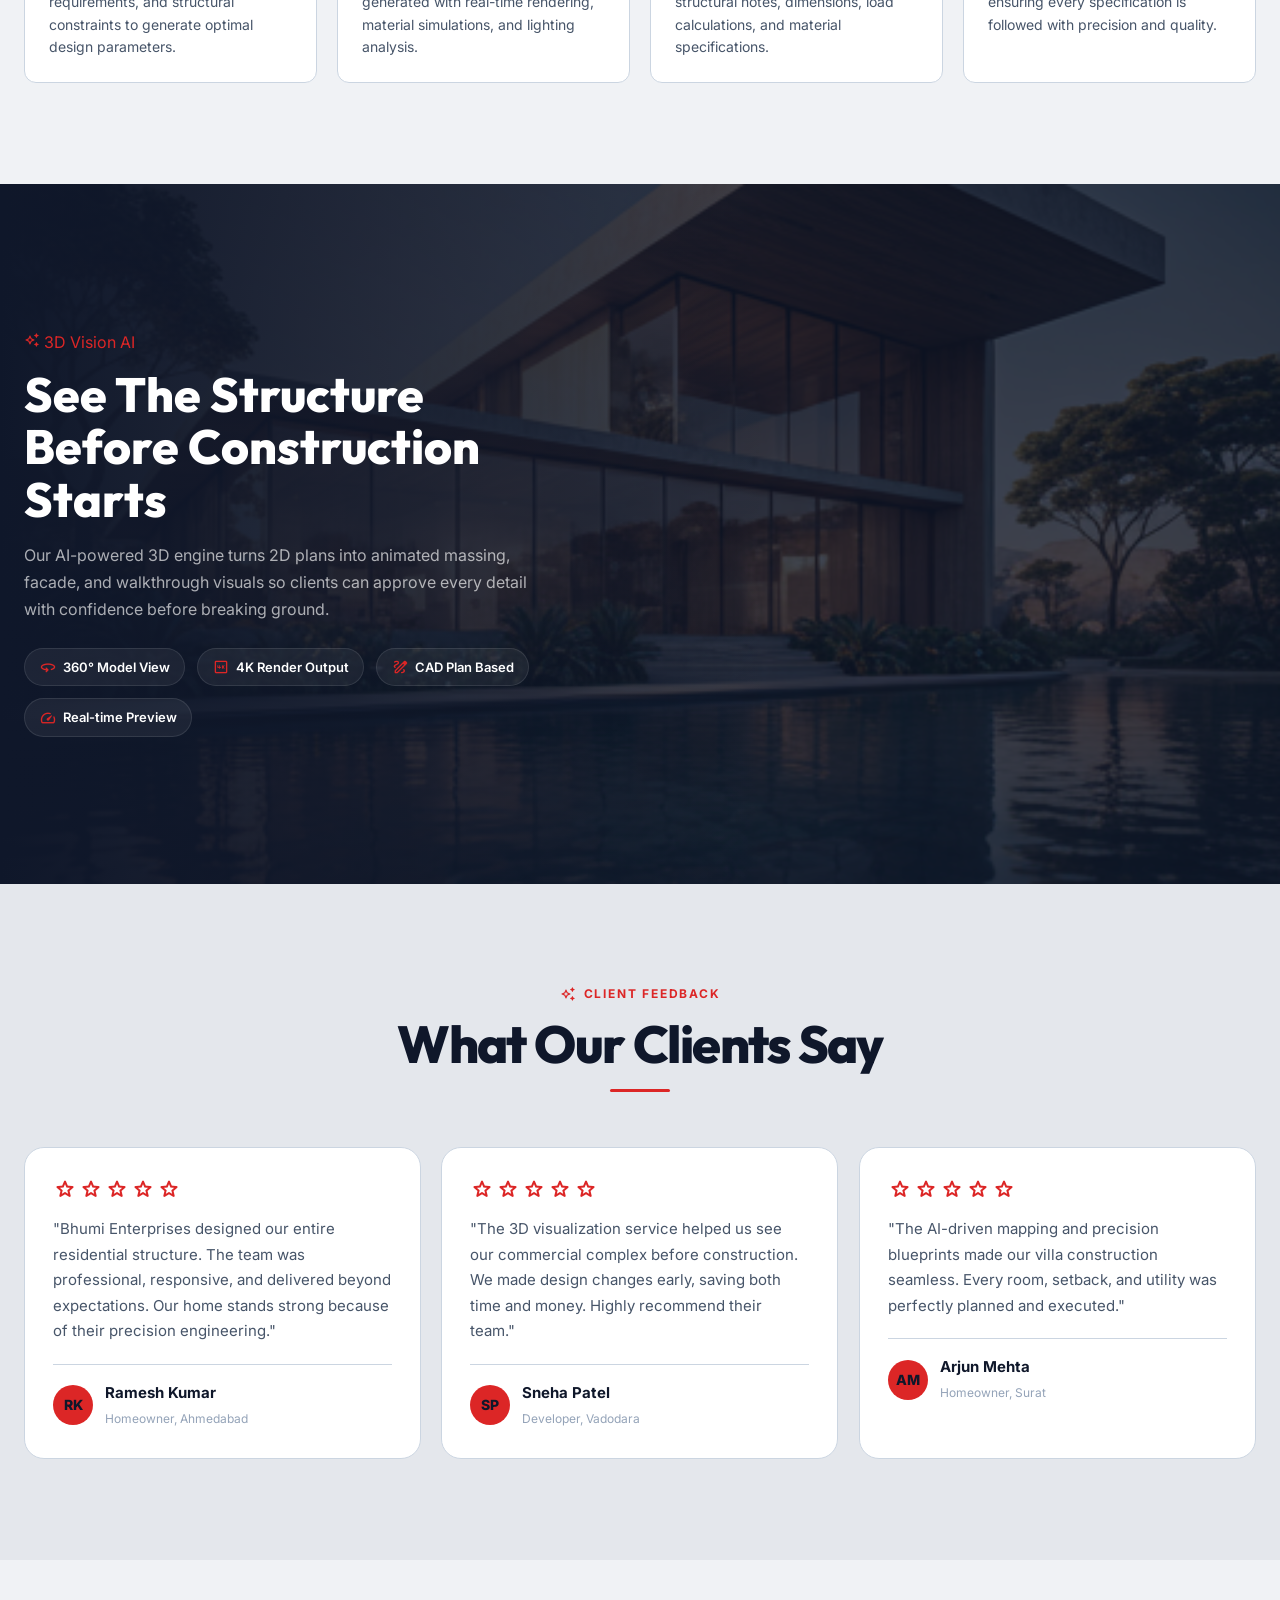
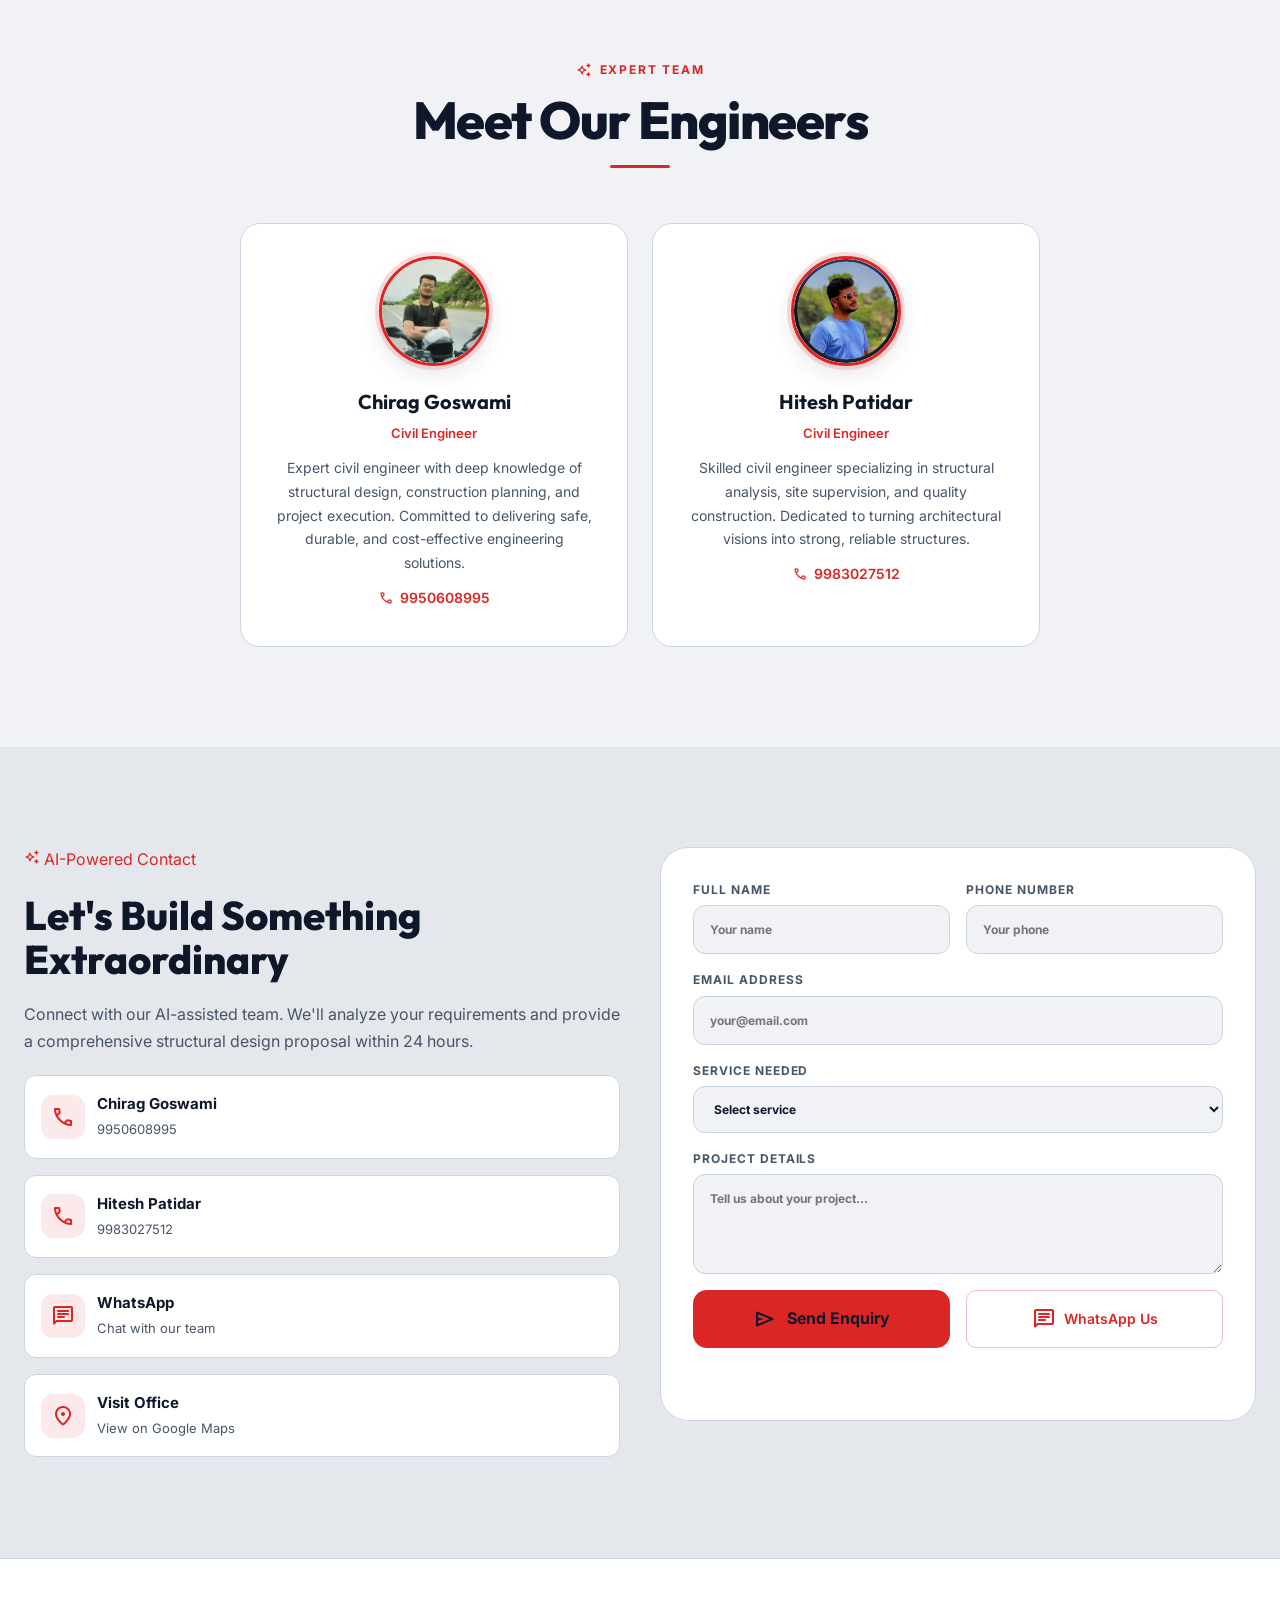
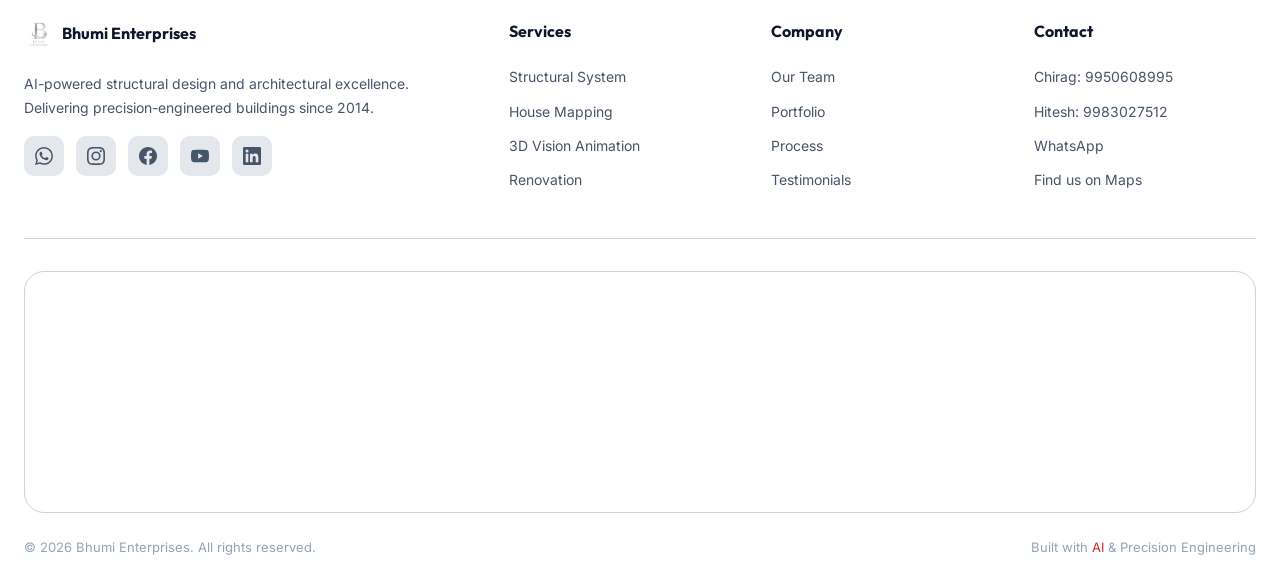
==== commit b98ca7f4: "Remove top-right corner Bhumi icon" ====
--- a/index.html
+++ b/index.html
@@ -14,11 +14,6 @@
   <link rel="stylesheet" href="styles.css" />
 </head>
 <body>
-
-  <!-- ========== BHUMI ICON TOP-RIGHT ========== -->
-  <div class="bhumi-corner-icon">
-    <img src="./images/bhumi-icon.png" alt="Bhumi Enterprises" />
-  </div>
 
   <!-- ========== PRELOADER ========== -->
   <div class="preloader" id="preloader">
--- a/styles.css
+++ b/styles.css
@@ -29,27 +29,7 @@
   --shadow-lg: 0 12px 48px rgba(15, 23, 42, 0.12);
 }
 
-.bhumi-corner-icon {
-  position: fixed;
-  top: 12px;
-  right: 12px;
-  z-index: 9999;
-  width: 40px;
-  height: 40px;
-  border-radius: 10px;
-  overflow: hidden;
-  box-shadow: 0 2px 12px rgba(0,0,0,0.15);
-  border: 2px solid rgba(220, 38, 38, 0.3);
-  background: var(--surface-low);
-  animation: fadeInUp 0.8s ease 0.5s forwards;
-  opacity: 0;
-}
-.bhumi-corner-icon img {
-  width: 100%;
-  height: 100%;
-  object-fit: cover;
-  display: block;
-}
+
 
 
 
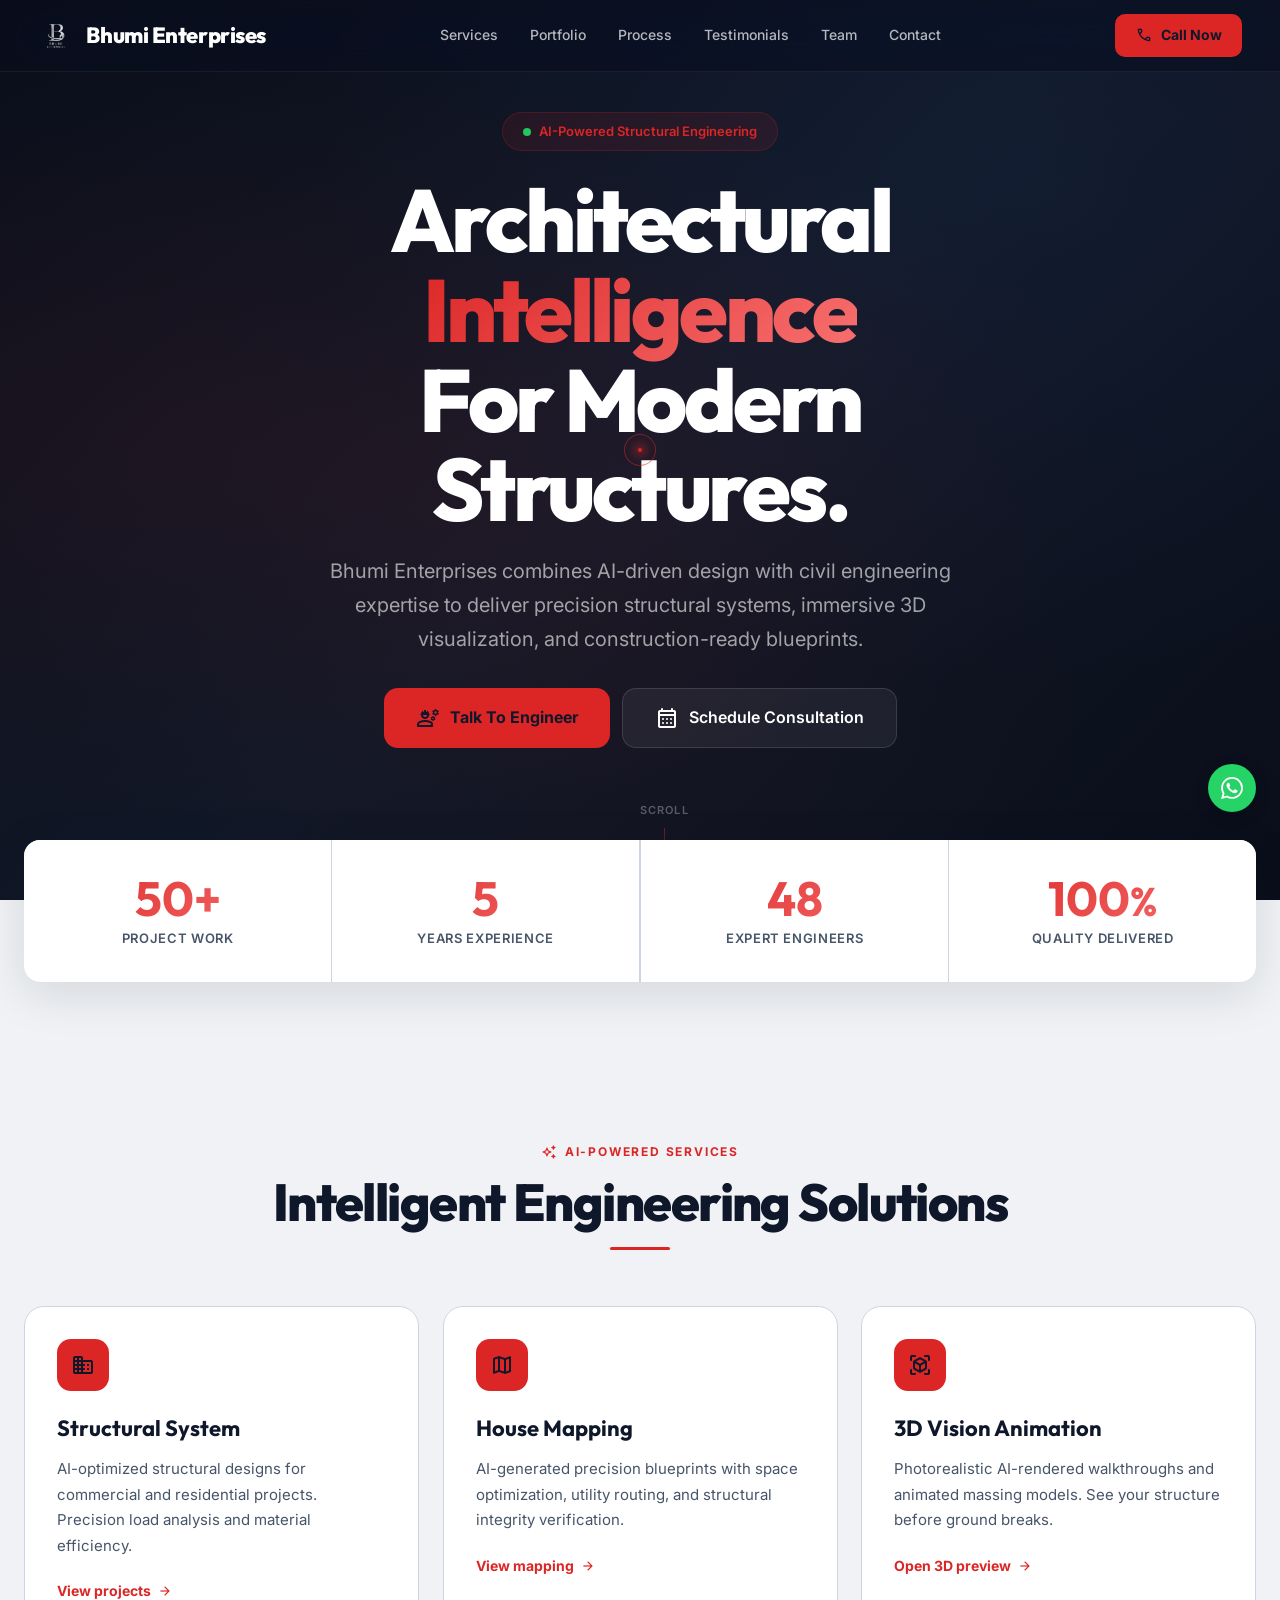
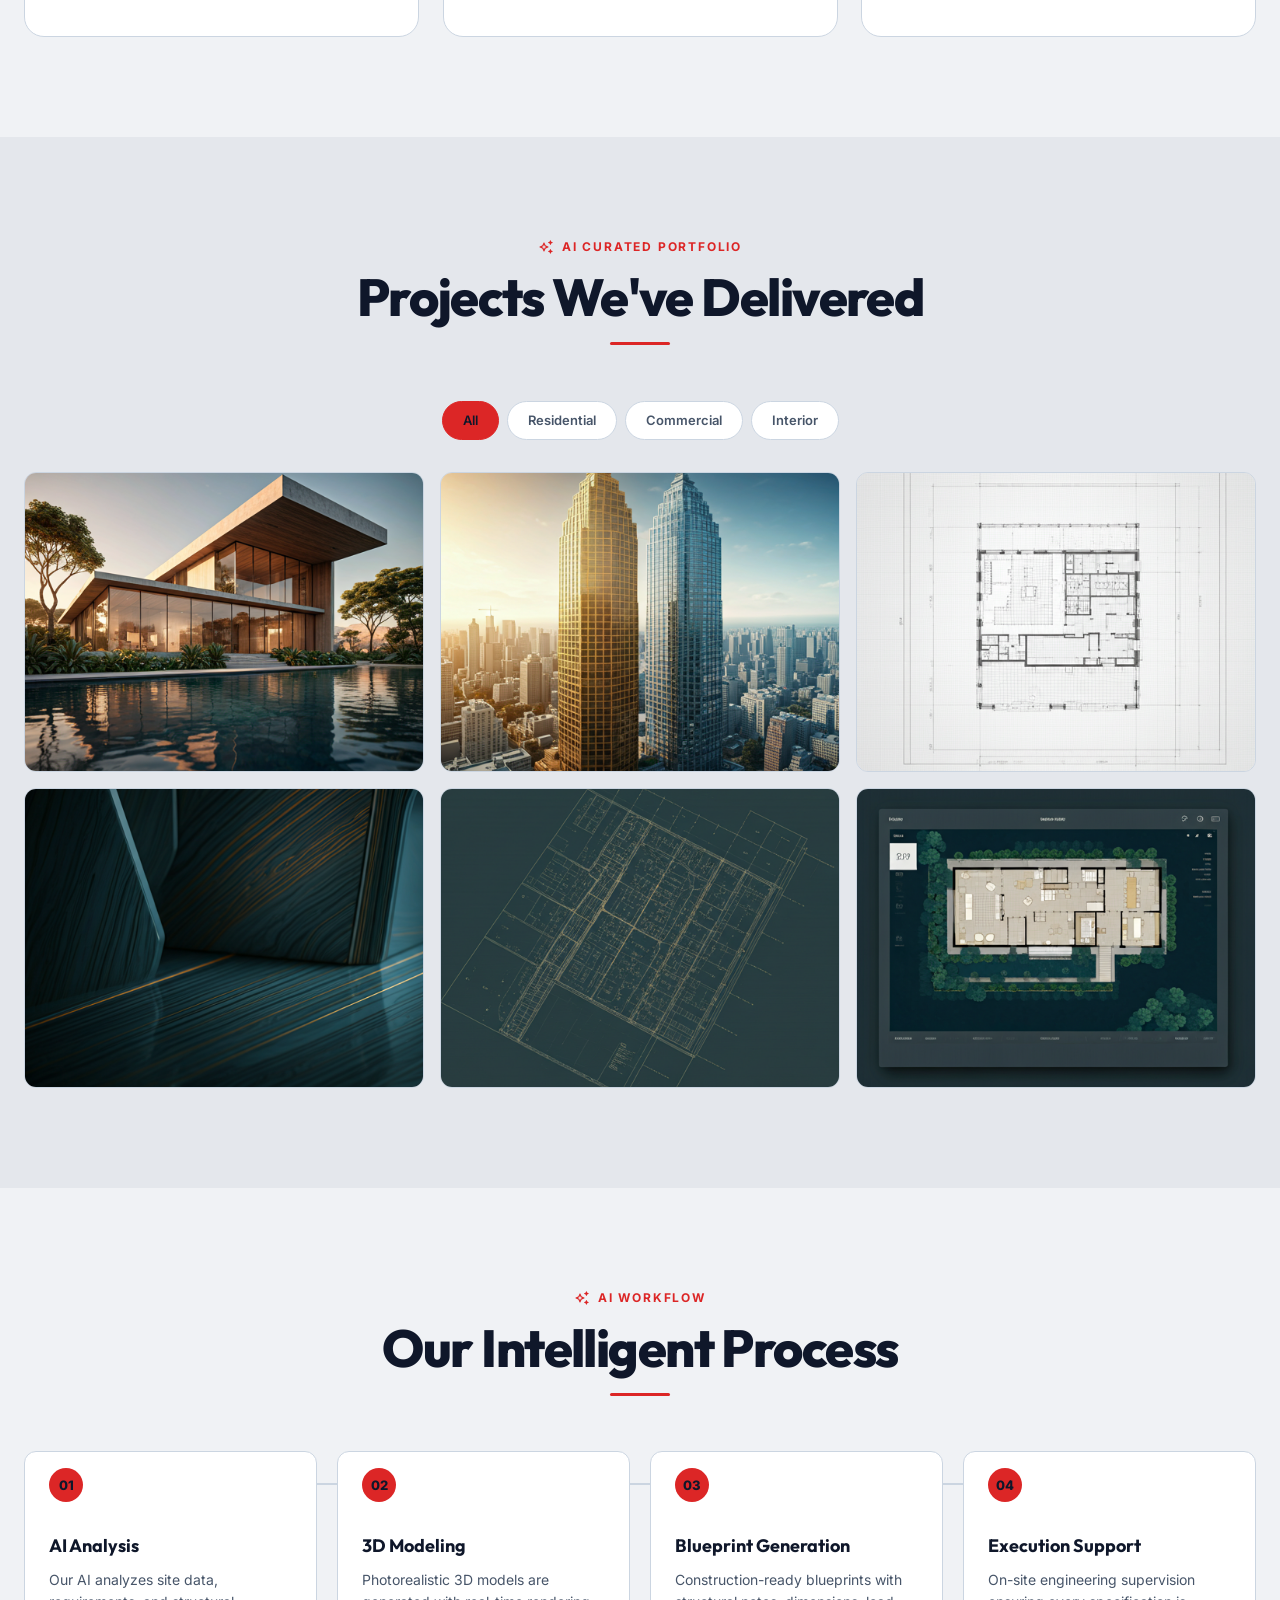
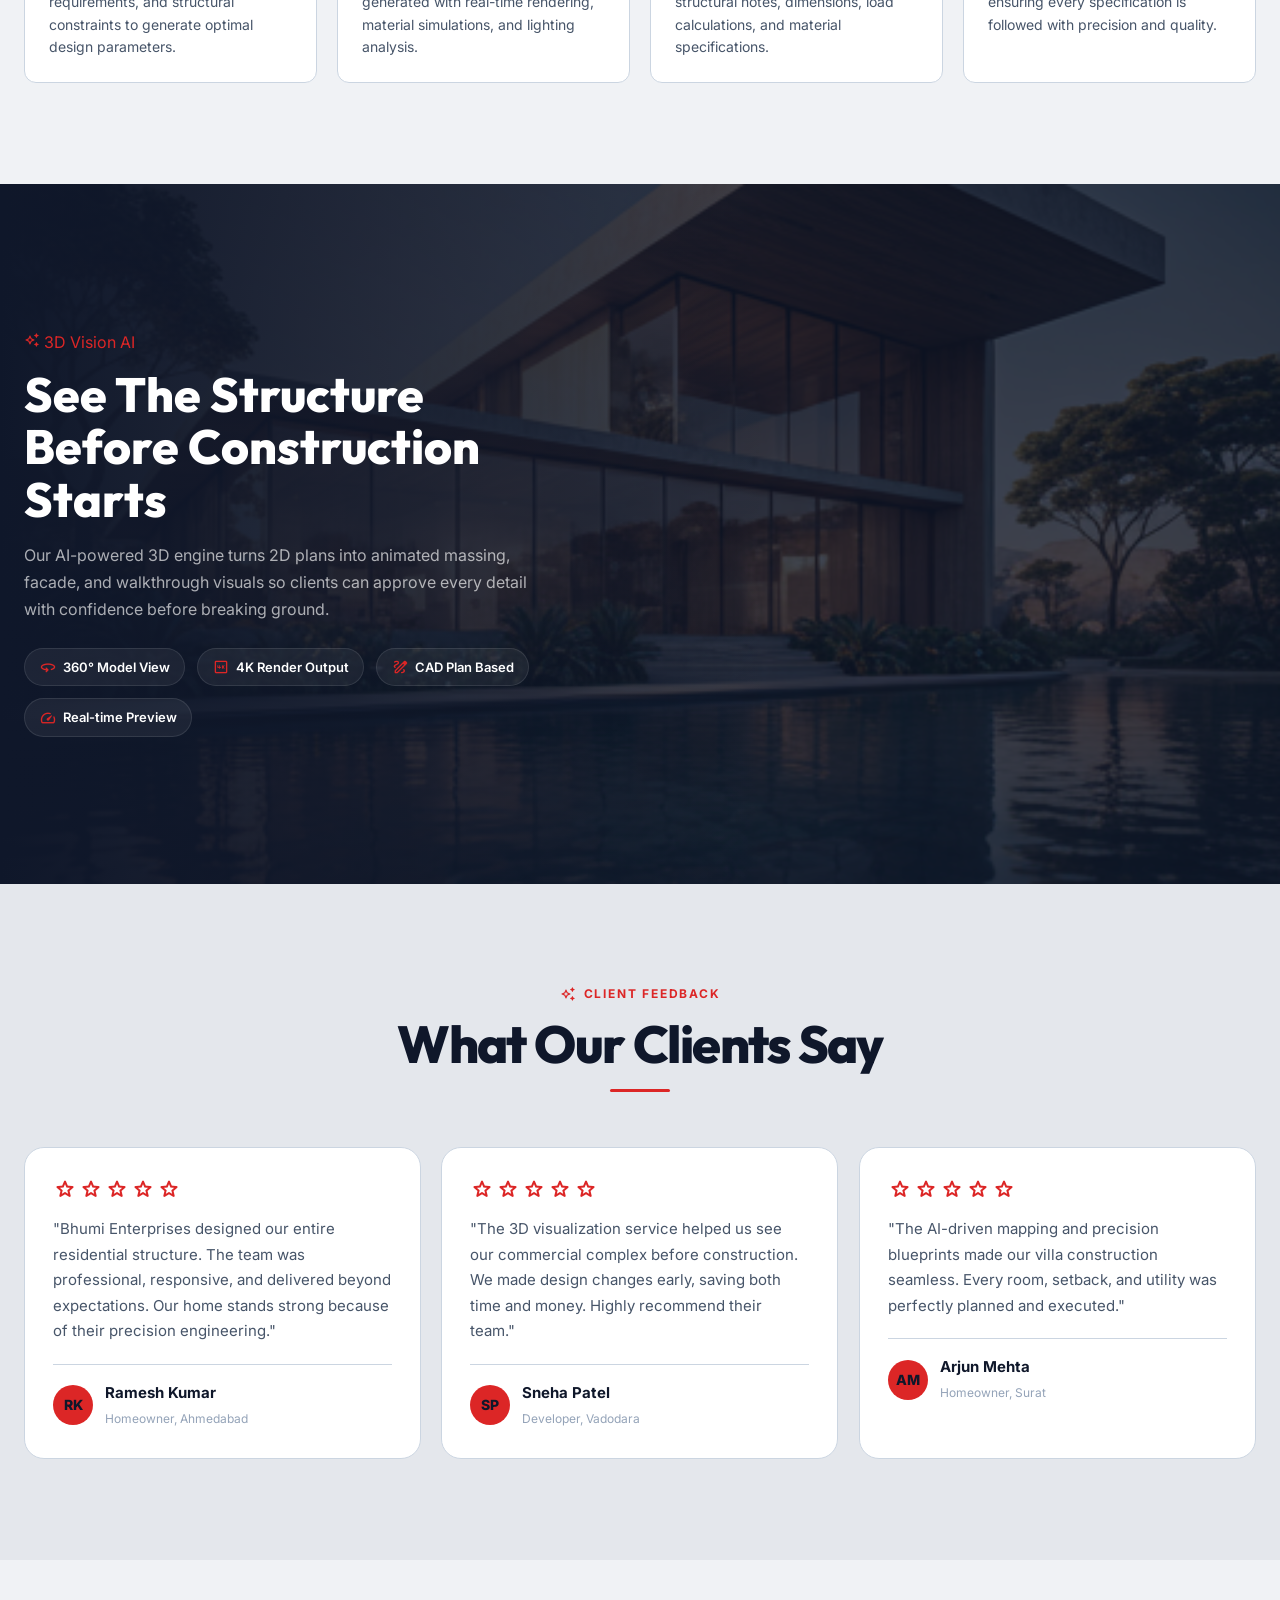
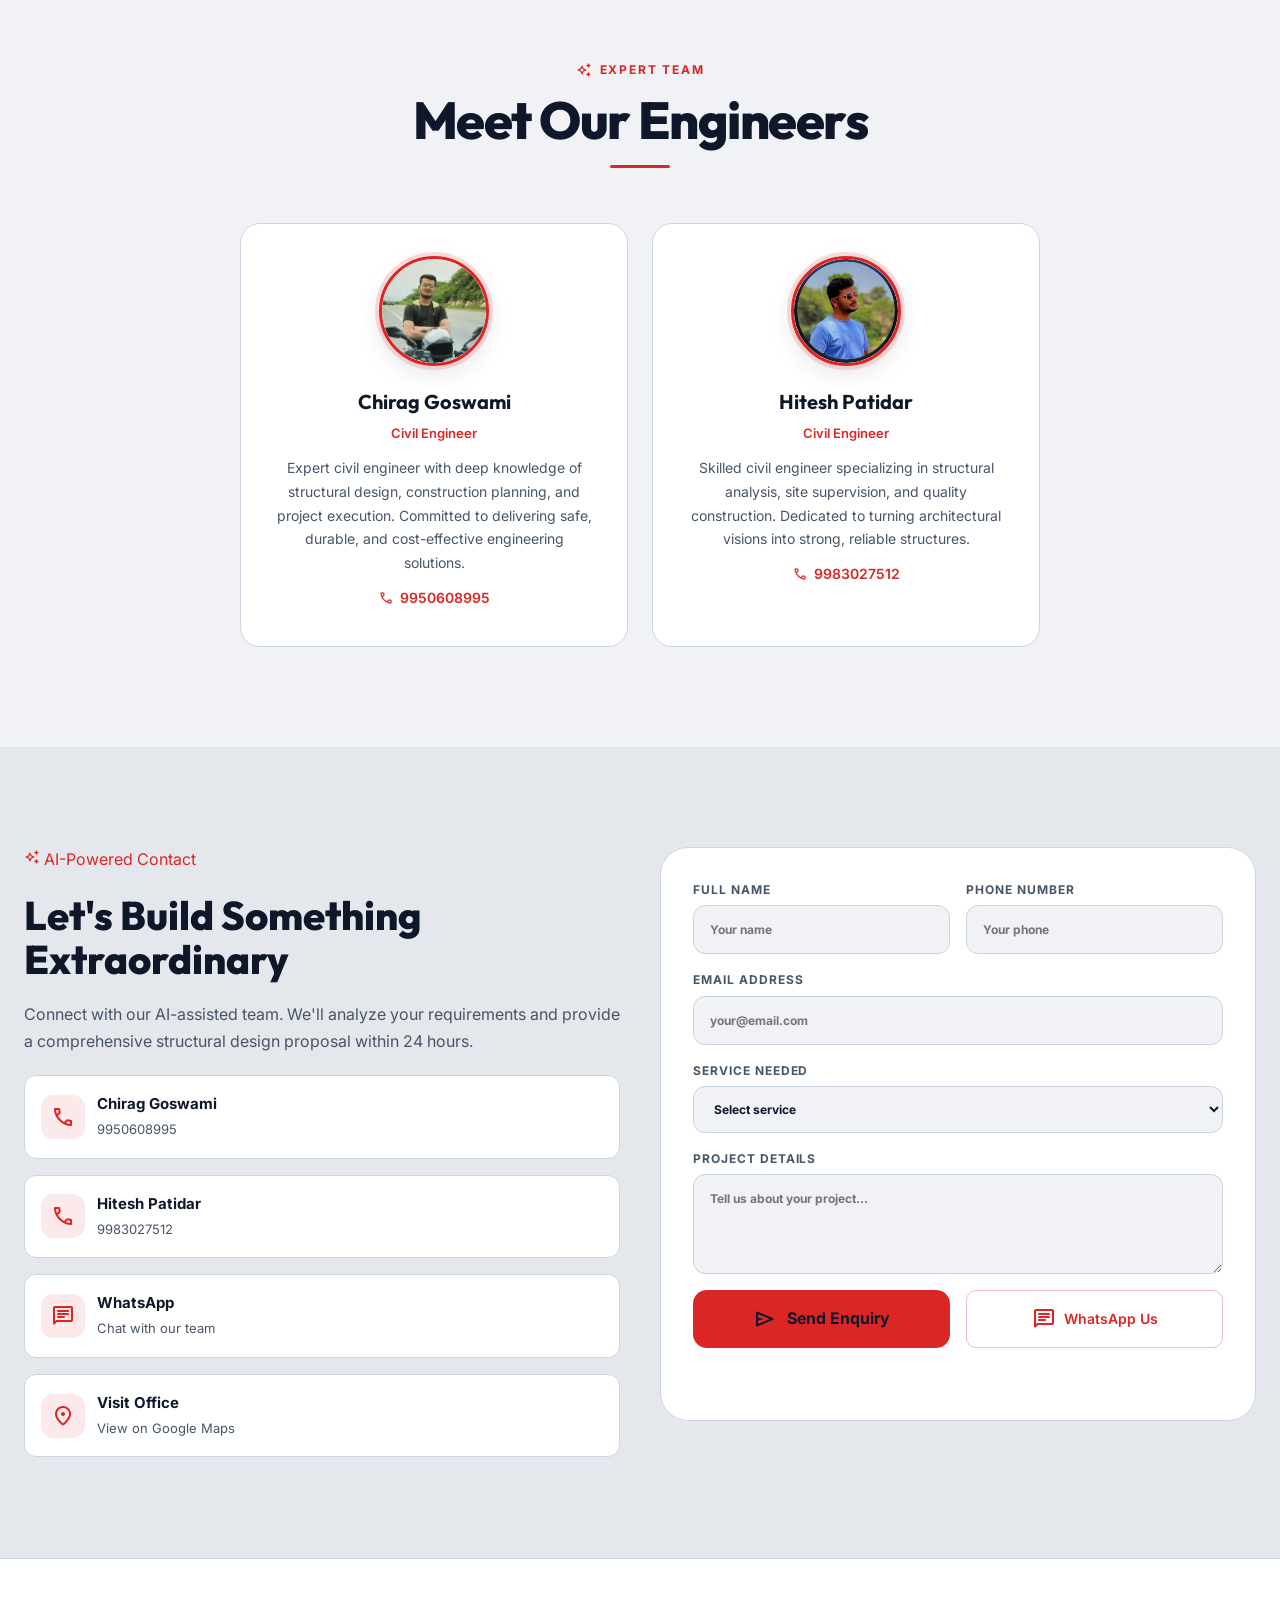
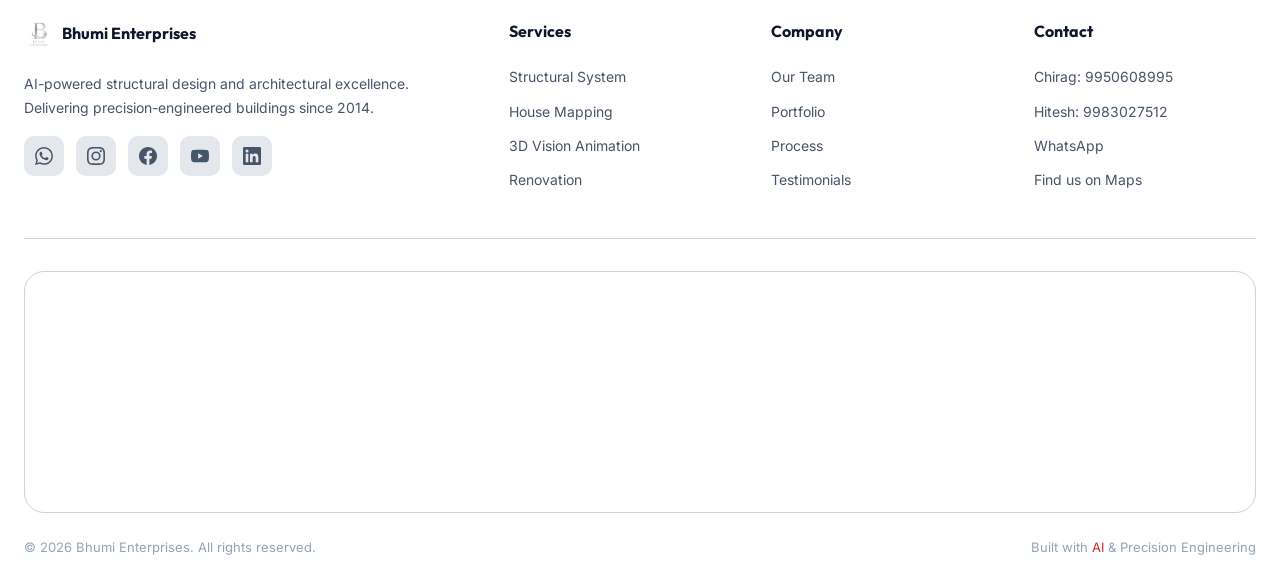
==== commit 7ebabc0a: "Remove chatbot and fix 3D home model alignment" ====
--- a/index.html
+++ b/index.html
@@ -569,33 +569,6 @@
     </div>
   </footer>
 
-  <!-- ========== AI CHATBOT ========== -->
-  <button class="chatbot-toggle" id="chatbotToggle" aria-label="Open AI assistant">
-    <div class="pulse-ring"></div>
-    <span class="material-symbols-rounded">smart_toy</span>
-  </button>
-
-  <div class="chatbot-panel" id="chatbotPanel">
-    <div class="chatbot-header">
-      <div>
-        <h3>AI Assistant</h3>
-        <div class="status">
-          <span class="status-dot"></span>
-          Online
-        </div>
-      </div>
-      <button class="chatbot-close" id="chatbotClose">&times;</button>
-    </div>
-    <div class="chatbot-messages" id="chatbotMessages">
-      <div class="chat-msg bot">Hello! I'm Bhumi AI. Ask me about our services, projects, or pricing. How can I help you build?</div>
-    </div>
-    <div class="chatbot-input">
-      <input type="text" id="chatbotInput" placeholder="Ask me anything..." />
-      <button id="chatbotSend" aria-label="Send message">
-        <span class="material-symbols-rounded" style="font-size:20px;">send</span>
-      </button>
-    </div>
-  </div>
 
   <!-- ========== FLOATING SOCIAL ========== -->
   <a href="https://wa.me/919950608995?text=Hi%20Bhumi%20Enterprises!%20I'm%20interested%20in%20your%20services." target="_blank" class="social-float whatsapp" aria-label="WhatsApp">
--- a/styles.css
+++ b/styles.css
@@ -1238,180 +1238,6 @@
   .footer-bottom { flex-direction: column; gap: 8px; }
 }
 
-/* ============================================
-   AI CHATBOT
-   ============================================ */
-.chatbot-toggle {
-  position: fixed;
-  bottom: 24px;
-  right: 24px;
-  z-index: 90;
-  width: 56px;
-  height: 56px;
-  border-radius: 50%;
-  background: linear-gradient(135deg, var(--gold), var(--gold-light));
-  color: var(--primary);
-  border: none;
-  cursor: pointer;
-  display: grid;
-  place-items: center;
-  font-size: 28px;
-  box-shadow: 0 4px 20px rgba(220, 38, 38, 0.3);
-  transition: transform var(--transition), box-shadow var(--transition);
-}
-.chatbot-toggle:hover {
-  transform: scale(1.08);
-  box-shadow: 0 8px 32px rgba(220, 38, 38, 0.4);
-}
-.chatbot-toggle .pulse-ring {
-  position: absolute;
-  inset: -4px;
-  border-radius: 50%;
-  border: 2px solid rgba(220, 38, 38, 0.3);
-  animation: pulse-ring 2s ease-out infinite;
-}
-@keyframes pulse-ring {
-  0% { transform: scale(1); opacity: 1; }
-  100% { transform: scale(1.4); opacity: 0; }
-}
-
-.chatbot-panel {
-  position: fixed;
-  bottom: 92px;
-  right: 24px;
-  width: 360px;
-  max-height: 520px;
-  background: var(--surface-low);
-  border: 1px solid var(--line);
-  border-radius: 20px;
-  box-shadow: var(--shadow-lg);
-  z-index: 89;
-  display: none;
-  flex-direction: column;
-  overflow: hidden;
-  animation: slideUp 0.35s ease;
-}
-.chatbot-panel.open {
-  display: flex;
-}
-@keyframes slideUp {
-  from { opacity: 0; transform: translateY(16px) scale(0.96); }
-  to { opacity: 1; transform: translateY(0) scale(1); }
-}
-
-.chatbot-header {
-  display: flex;
-  align-items: center;
-  justify-content: space-between;
-  padding: 16px 20px;
-  border-bottom: 1px solid var(--line);
-}
-.chatbot-header h3 {
-  font-family: 'Outfit', sans-serif;
-  font-size: 16px;
-  font-weight: 700;
-}
-.chatbot-header .status {
-  display: flex;
-  align-items: center;
-  gap: 6px;
-  font-size: 12px;
-  color: #22c55e;
-}
-.chatbot-header .status-dot {
-  width: 6px;
-  height: 6px;
-  background: #22c55e;
-  border-radius: 50%;
-  animation: ping 2s ease-in-out infinite;
-}
-.chatbot-close {
-  background: none;
-  border: none;
-  color: var(--text-secondary);
-  cursor: pointer;
-  font-size: 20px;
-  padding: 4px;
-  border-radius: 6px;
-  transition: background var(--transition), color var(--transition);
-}
-.chatbot-close:hover {
-  background: var(--surface-mid);
-  color: var(--text);
-}
-
-.chatbot-messages {
-  flex: 1;
-  overflow-y: auto;
-  padding: 16px 20px;
-  display: flex;
-  flex-direction: column;
-  gap: 10px;
-  max-height: 320px;
-}
-.chatbot-messages::-webkit-scrollbar { width: 4px; }
-.chatbot-messages::-webkit-scrollbar-thumb { background: var(--muted); border-radius: 4px; }
-
-.chat-msg {
-  max-width: 85%;
-  padding: 12px 16px;
-  border-radius: 14px;
-  font-size: 14px;
-  line-height: 1.5;
-  animation: msgIn 0.25s ease;
-}
-@keyframes msgIn {
-  from { opacity: 0; transform: translateY(8px); }
-  to { opacity: 1; transform: translateY(0); }
-}
-.chat-msg.bot {
-  align-self: flex-start;
-  background: var(--surface-mid);
-  border-bottom-left-radius: 4px;
-}
-.chat-msg.user {
-  align-self: flex-end;
-  background: var(--gold);
-  color: var(--primary);
-  border-bottom-right-radius: 4px;
-}
-
-.chatbot-input {
-  display: flex;
-  gap: 8px;
-  padding: 12px 16px;
-  border-top: 1px solid var(--line);
-}
-.chatbot-input input {
-  flex: 1;
-  padding: 10px 14px;
-  border: 1px solid var(--line);
-  border-radius: 10px;
-  background: var(--surface);
-  color: var(--text);
-  outline: none;
-  font-size: 14px;
-  transition: border-color var(--transition);
-}
-.chatbot-input input:focus {
-  border-color: var(--gold);
-}
-.chatbot-input button {
-  width: 40px;
-  height: 40px;
-  border-radius: 10px;
-  background: var(--gold);
-  color: var(--primary);
-  border: none;
-  cursor: pointer;
-  display: grid;
-  place-items: center;
-  transition: transform var(--transition);
-  flex-shrink: 0;
-}
-.chatbot-input button:hover {
-  transform: scale(1.05);
-}
 
 /* ============================================
    SCROLL REVEAL
@@ -1660,3 +1486,12 @@
   height: 6px;
   background: var(--gold-light);
 }
+
+@media (pointer: coarse) {
+  .ai-cursor, .ai-cursor-dot {
+    display: none !important;
+  }
+  body {
+    cursor: auto;
+  }
+}
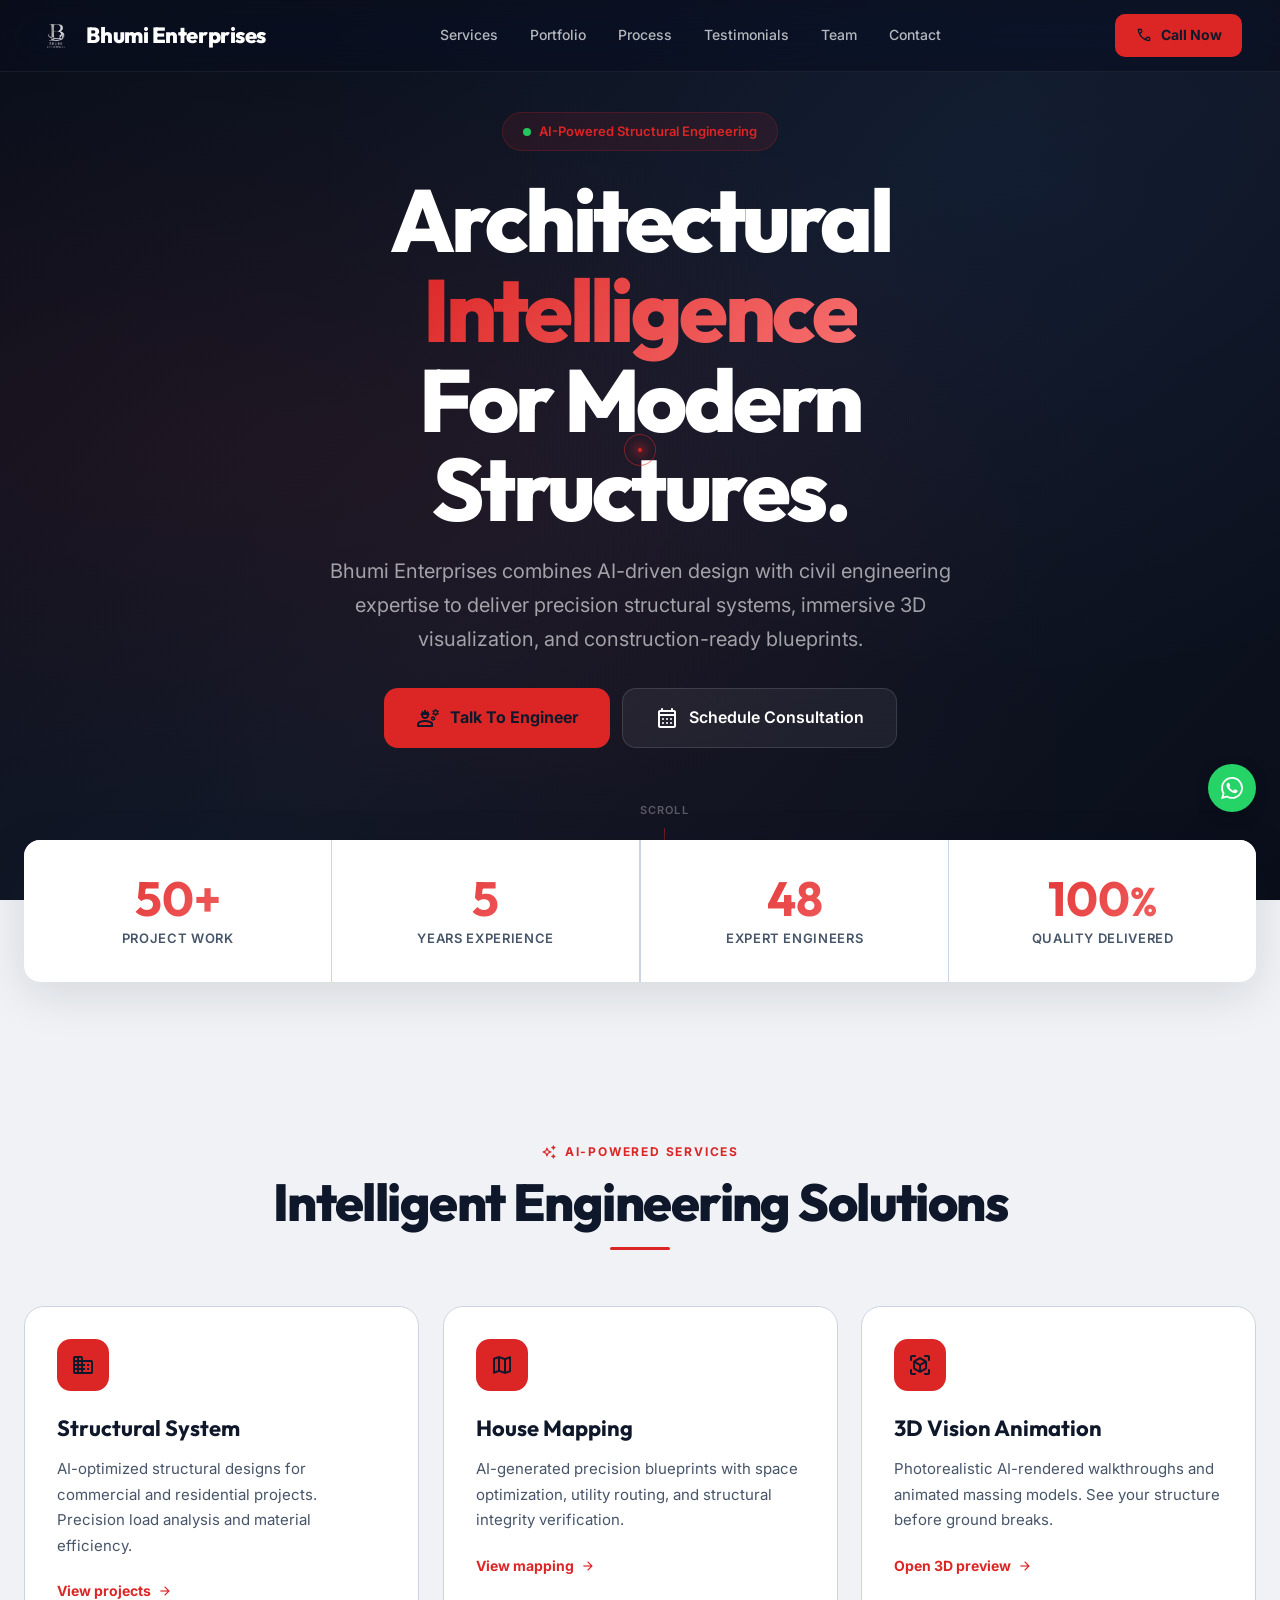
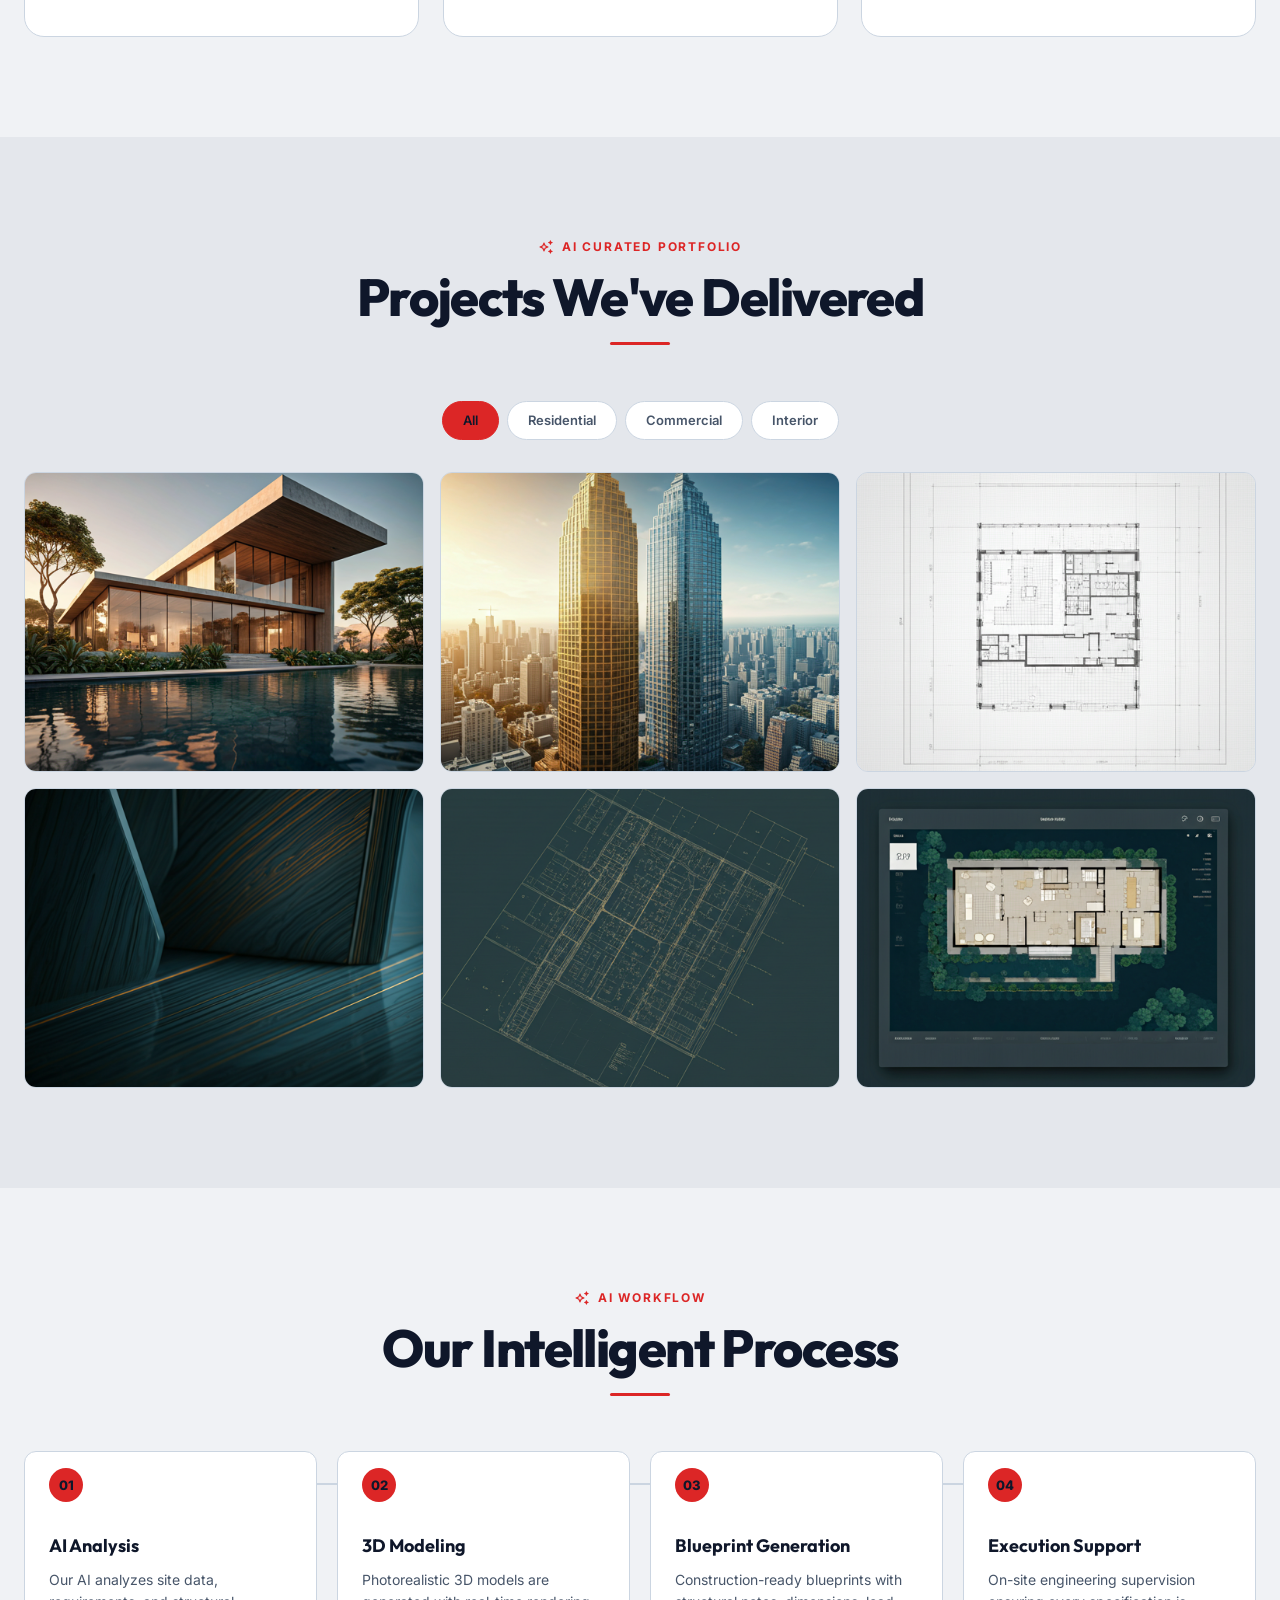
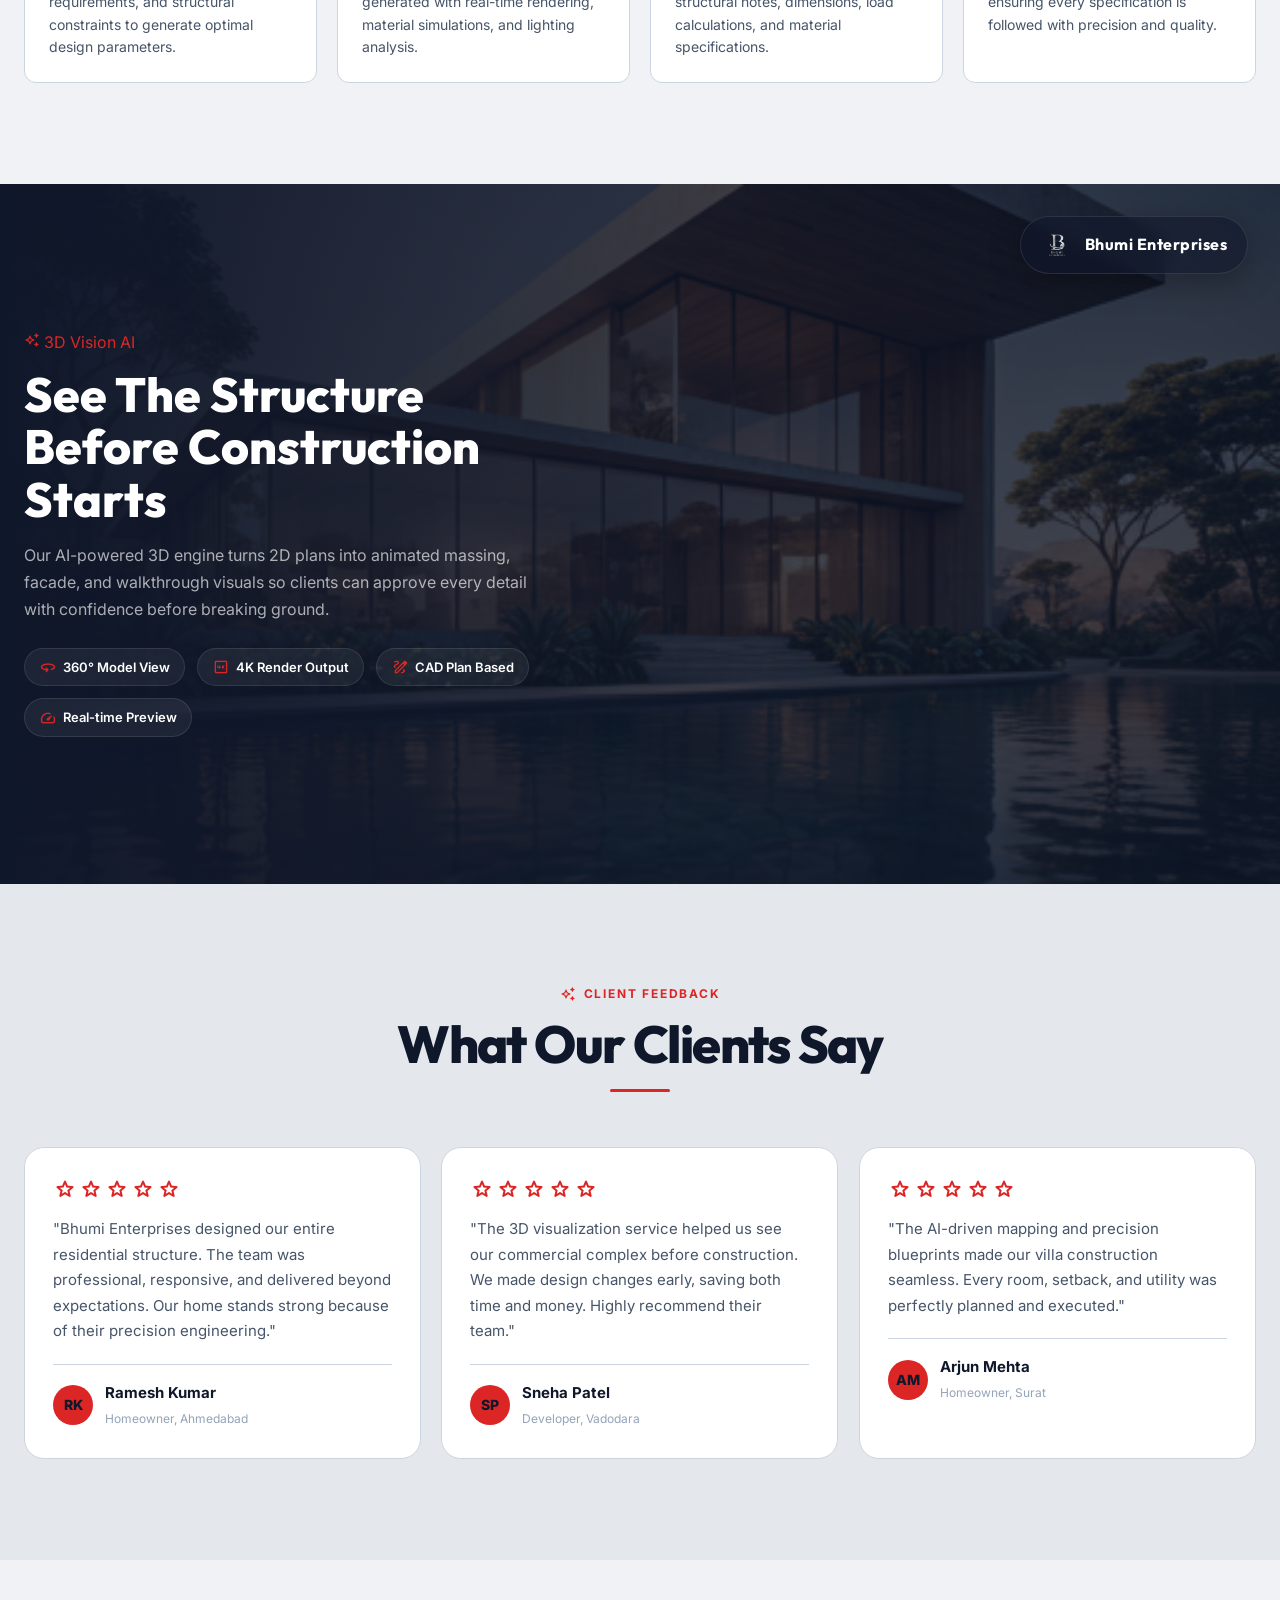
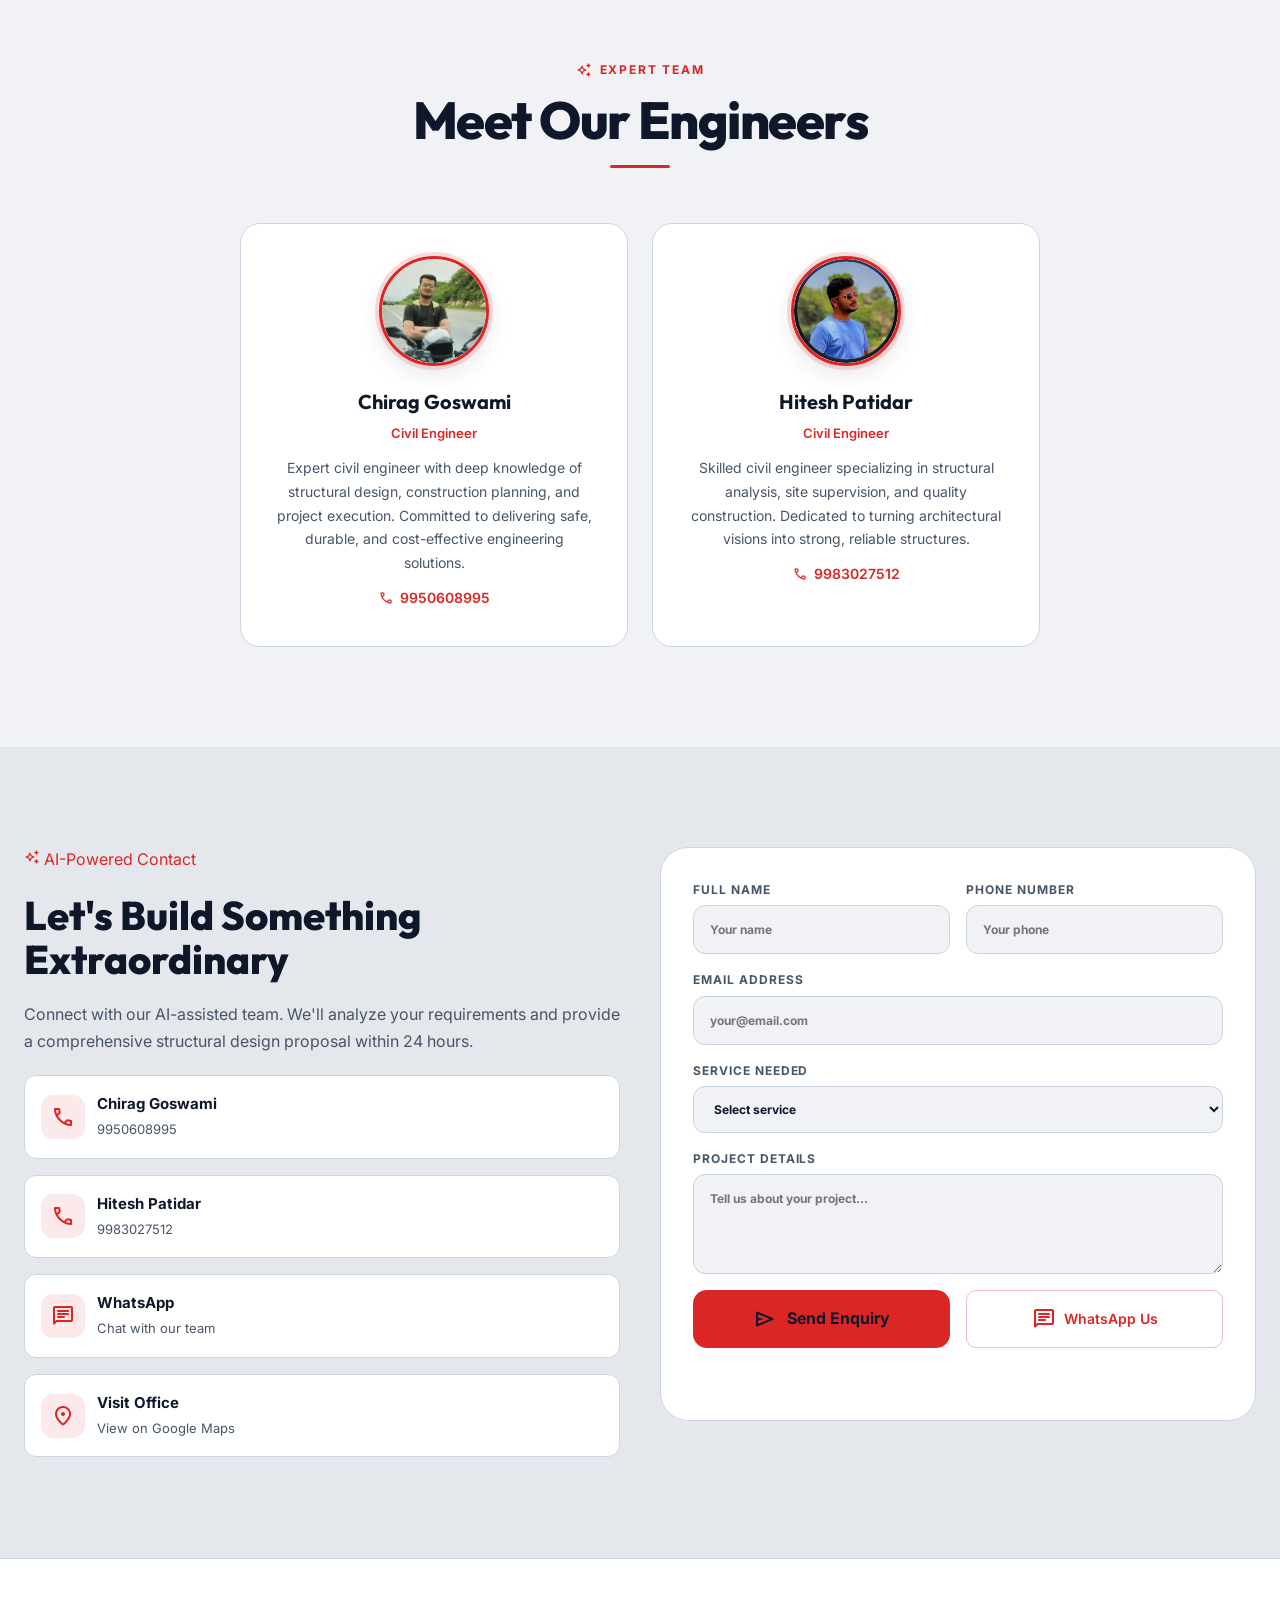
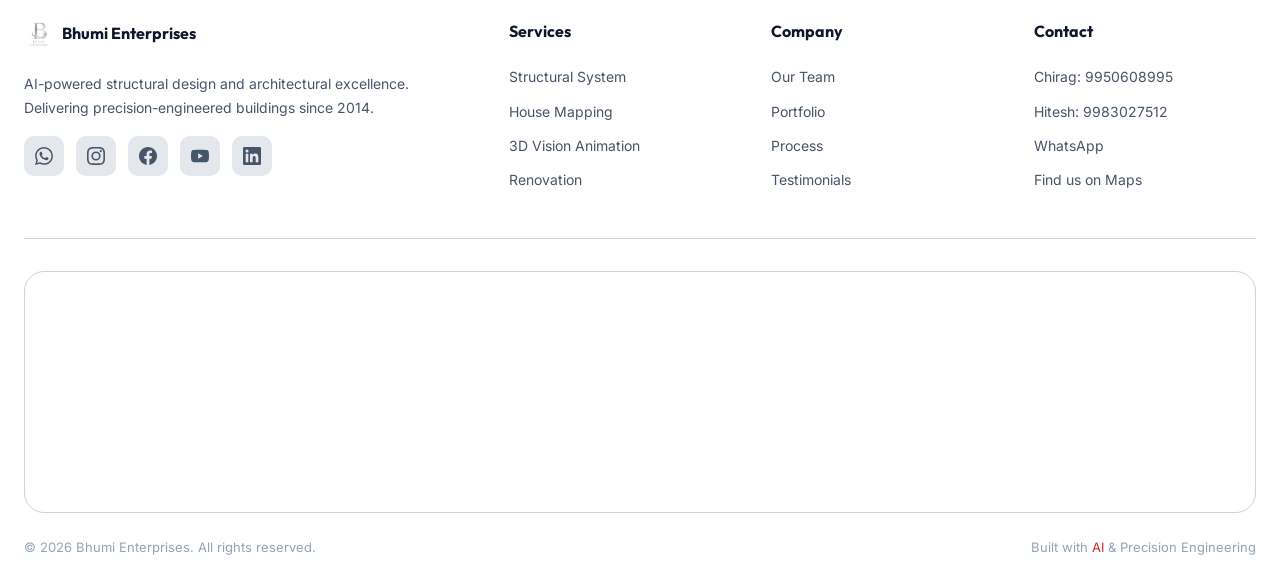
==== commit 41635e1d: "Add Bhumi Enterprises logo watermark to 3D home area" ====
--- a/index.html
+++ b/index.html
@@ -287,6 +287,13 @@
   <section id="vision-animation" class="vision-stage section-pad" style="background:var(--primary);overflow:hidden;position:relative;min-height:500px;">
     <img id="visionFallback" src="./images/vision-azure-residence.jpg" alt="3D architectural render" class="vision-fallback" style="position:absolute;inset:0;z-index:0;width:100%;height:100%;object-fit:cover;opacity:0.2;" />
     <canvas id="visionCanvas" style="position:absolute;inset:0;z-index:1;width:100%;height:100%;" aria-label="Animated 3D architectural model"></canvas>
+    
+    <!-- Watermark Logo -->
+    <div style="position:absolute;top:32px;right:32px;z-index:4;display:flex;align-items:center;gap:12px;background:rgba(15, 23, 42, 0.6);backdrop-filter:blur(8px);padding:12px 20px;border-radius:100px;border:1px solid rgba(255,255,255,0.1);box-shadow:0 8px 32px rgba(0,0,0,0.3);">
+      <img src="./images/bhumi-icon.png" alt="Bhumi Enterprises" style="width:32px;height:32px;border-radius:6px;object-fit:contain;" />
+      <span style="color:var(--white);font-family:'Outfit',sans-serif;font-weight:700;letter-spacing:0.5px;">Bhumi Enterprises</span>
+    </div>
+
     <div style="position:absolute;inset:0;z-index:2;background:linear-gradient(to right, var(--primary) 0%, transparent 60%);"></div>
     <div class="section-grid" style="position:relative;z-index:3;display:flex;align-items:center;min-height:500px;">
       <div style="max-width:520px;padding:40px 0;color:var(--white);" data-reveal="left">
